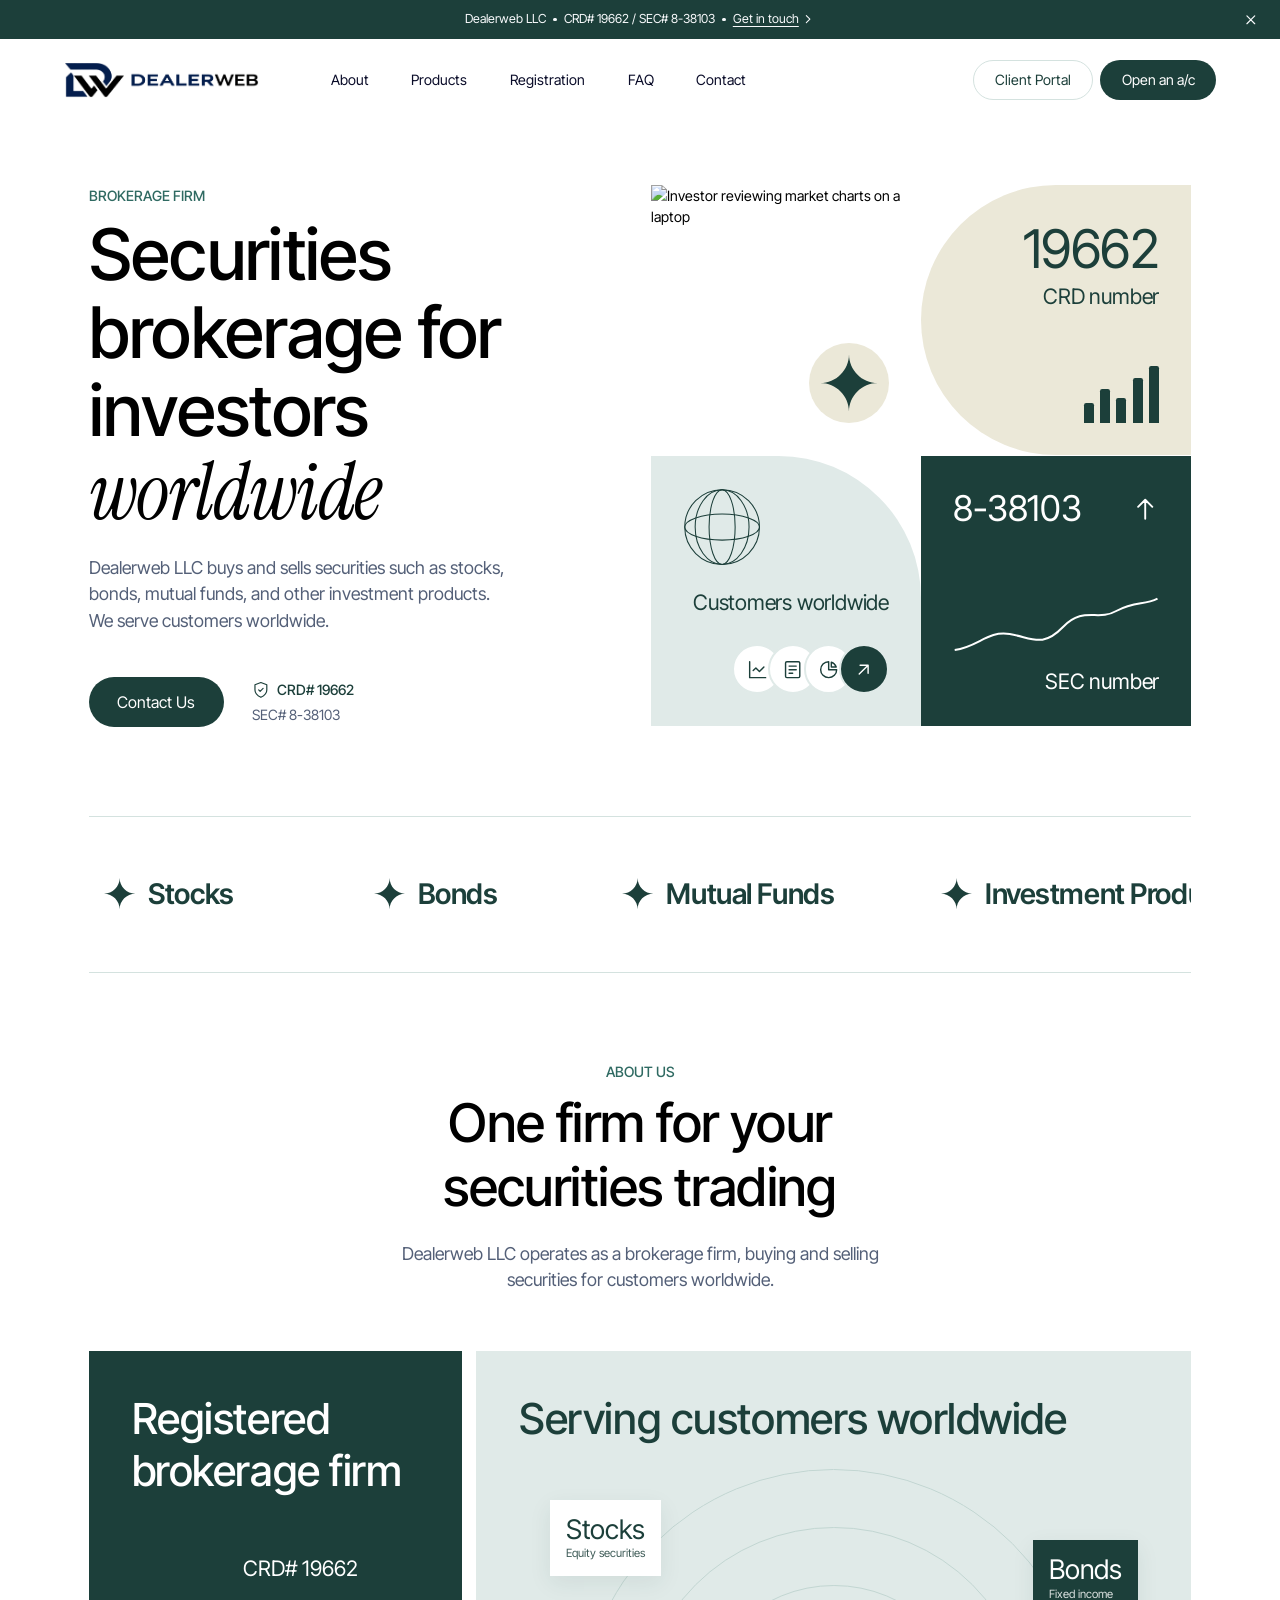
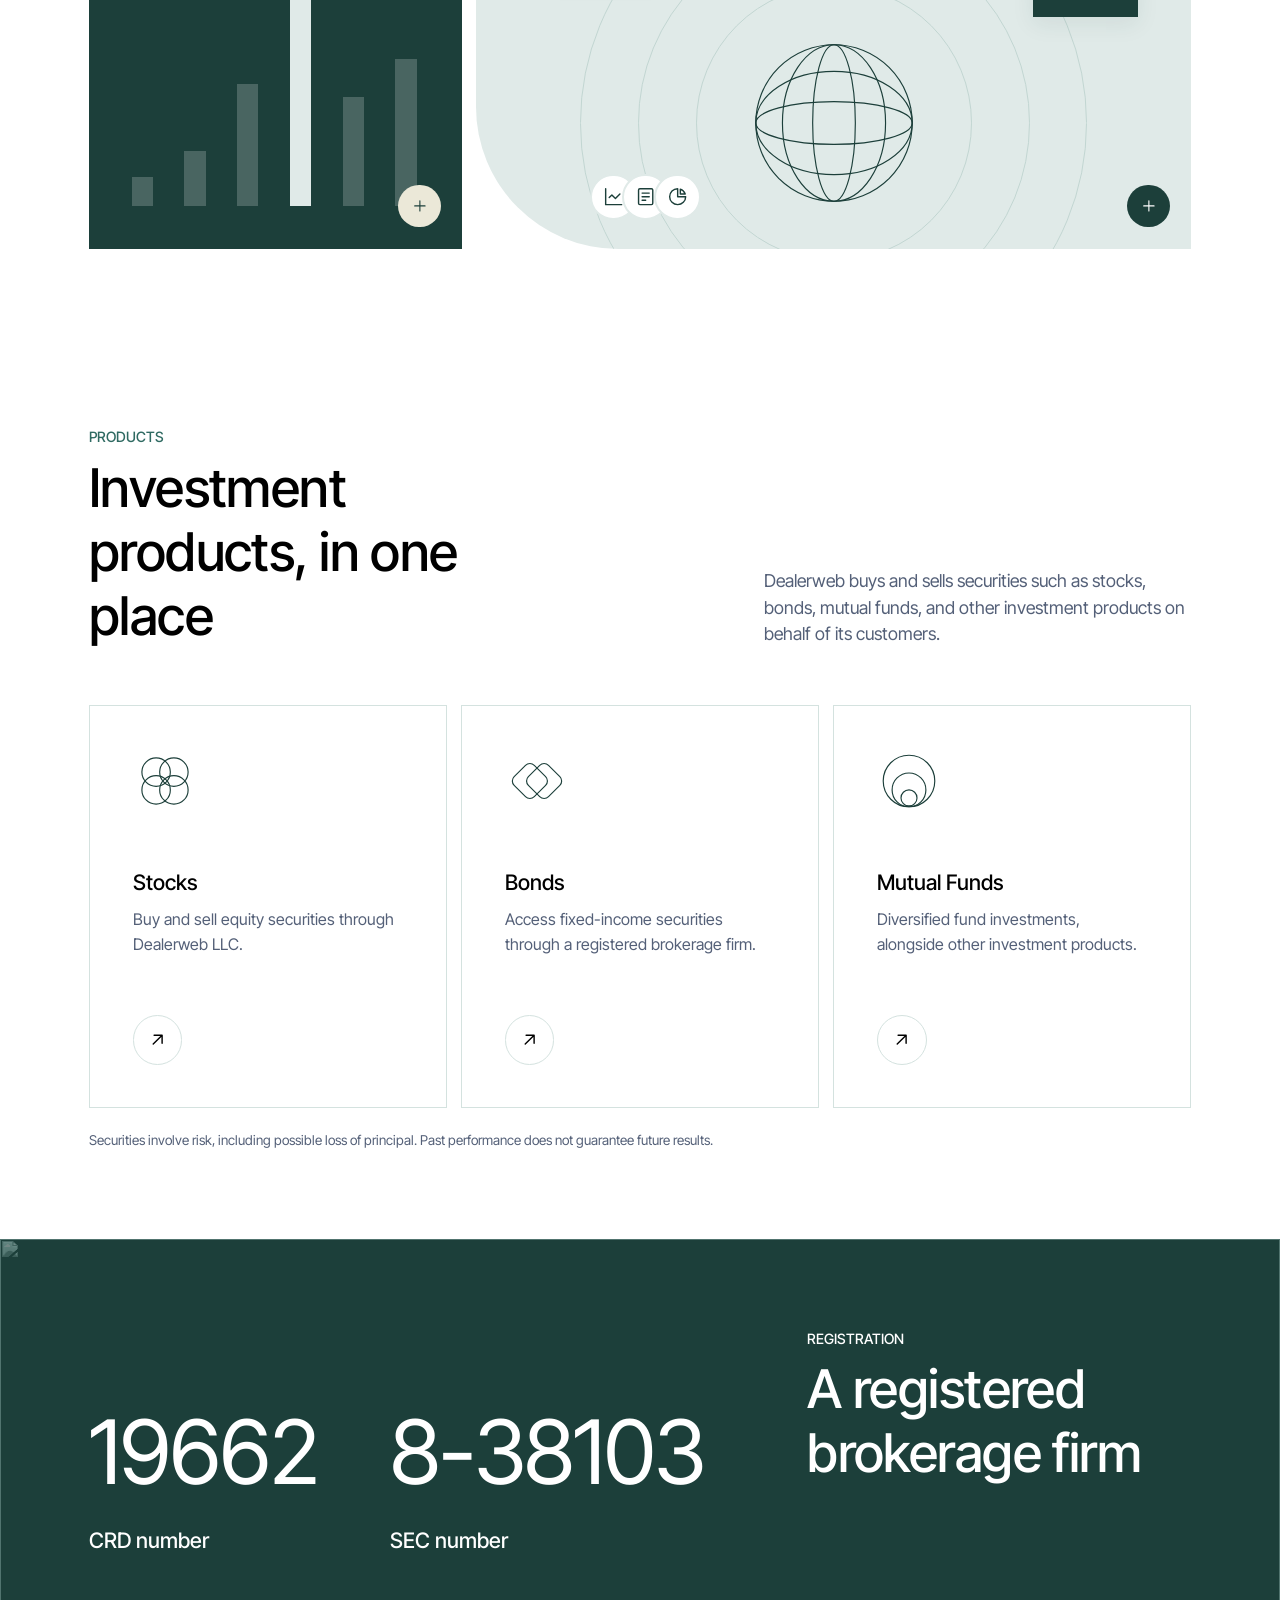
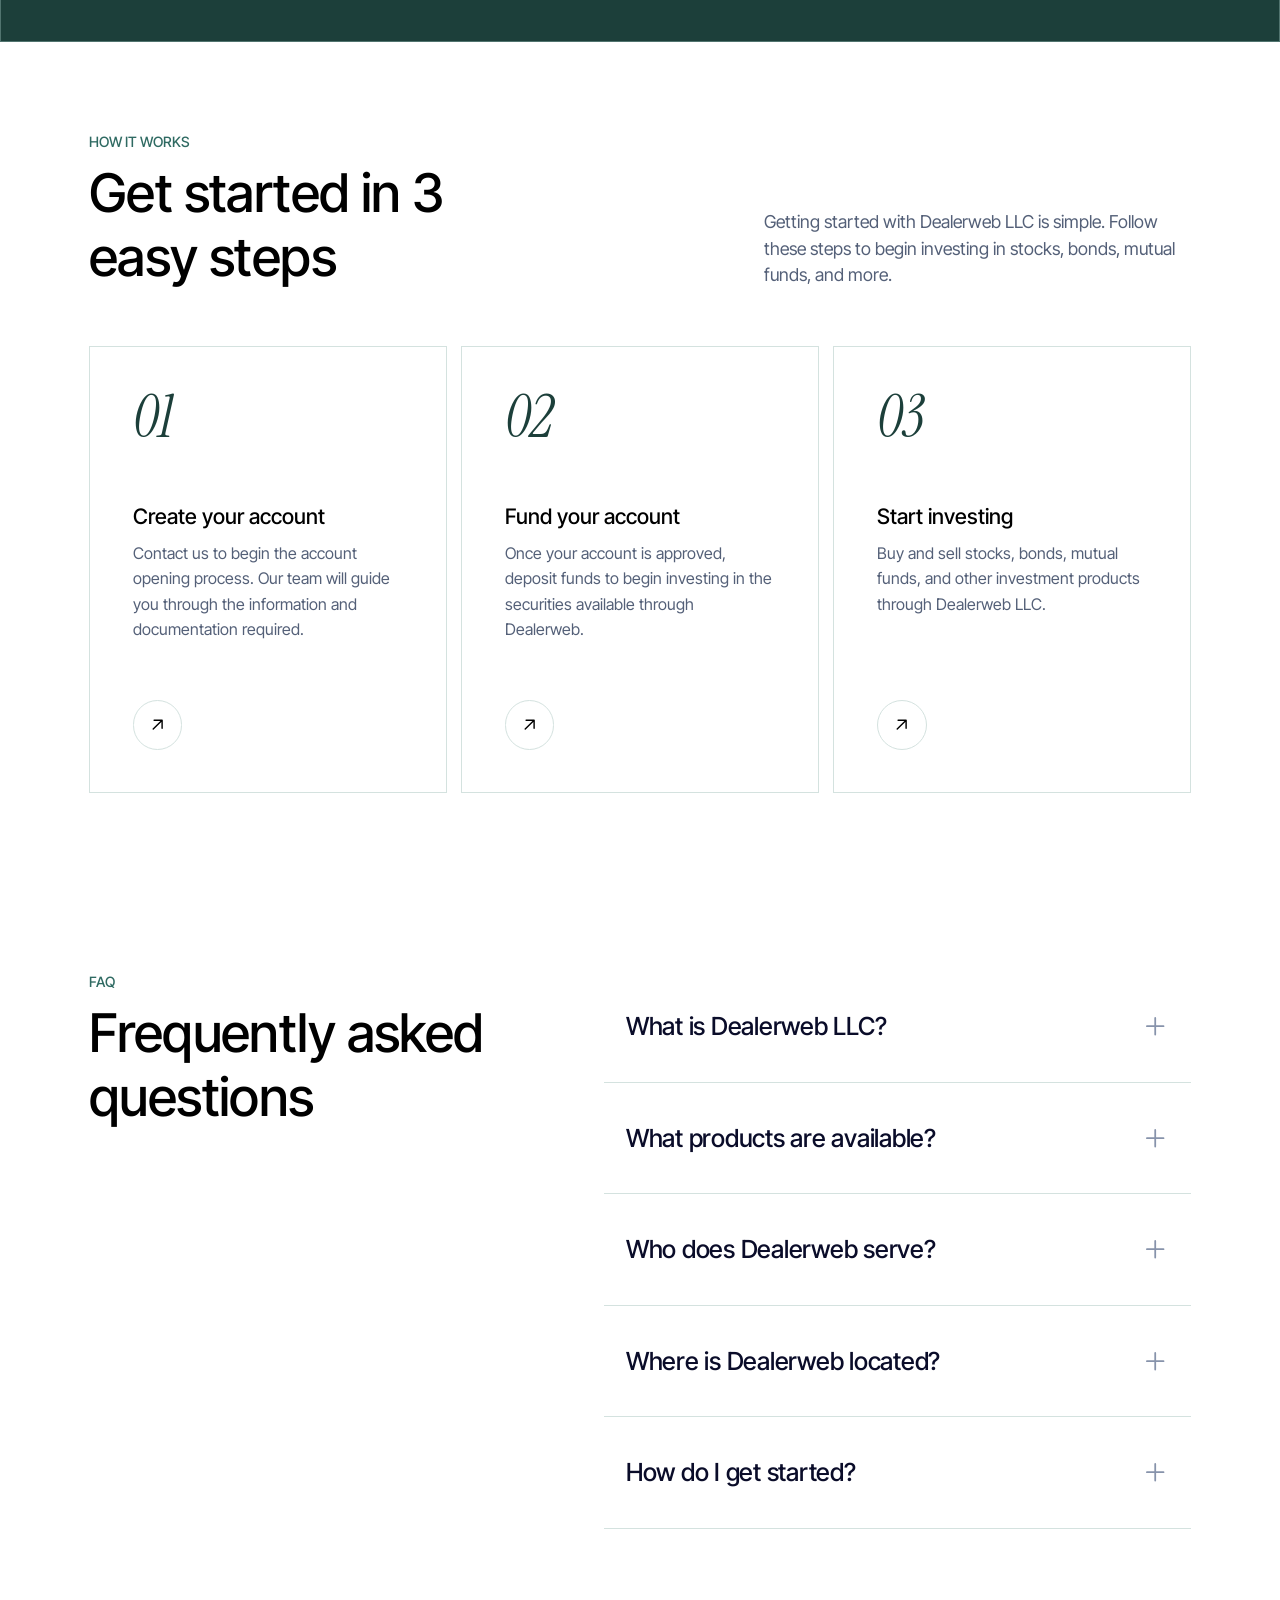
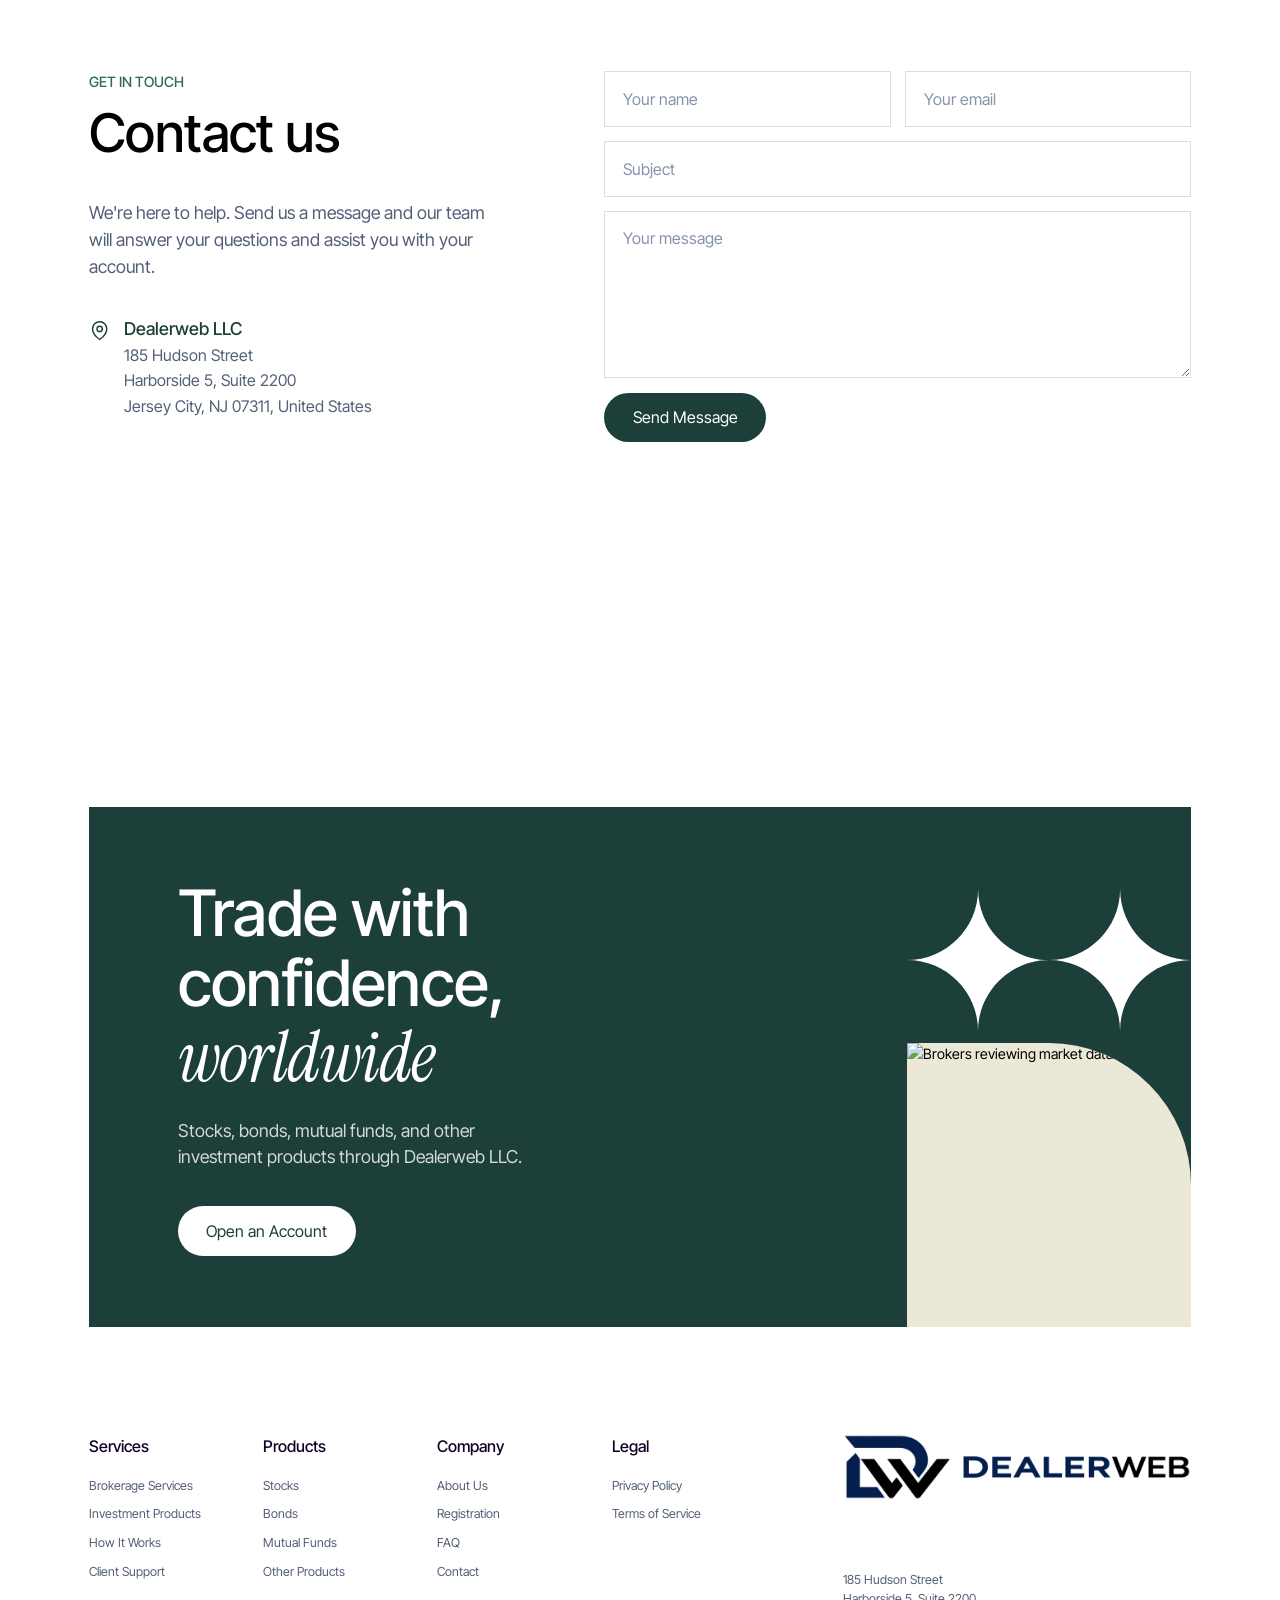
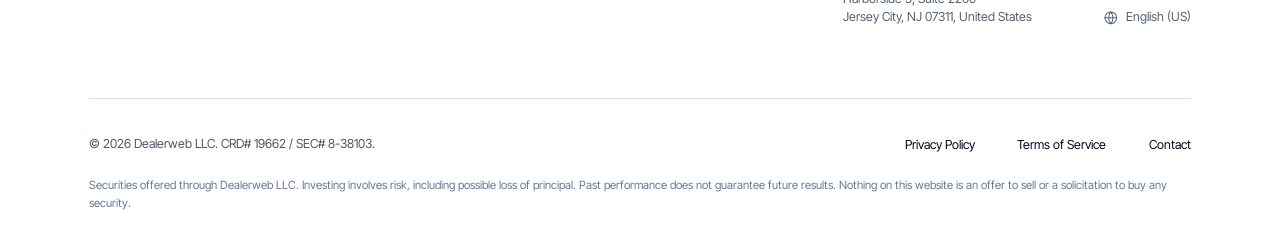
==== index.html @ 9abd21df "Rebrand site to Dealerweb LLC with new design Replace Altoros Trust content with Dealerweb LLC (CRD#" ====
<!DOCTYPE html>
<html lang="en">
<head>
<meta charset="UTF-8">
<title>Dealerweb LLC</title>
<meta name="description" content="Dealerweb LLC is a brokerage firm that buys and sells securities such as stocks, bonds, mutual funds, and other investment products for customers worldwide.">
<meta name="viewport" content="width=device-width, initial-scale=1.0">
<meta name="keywords" content="dealerweb, brokerage firm, broker-dealer, stocks, bonds, mutual funds, securities, investment products">
<meta property="og:title" content="Dealerweb LLC: Brokerage Firm for Securities Trading">
<meta property="og:description" content="Dealerweb LLC is a brokerage firm that buys and sells securities such as stocks, bonds, mutual funds, and other investment products for customers worldwide.">
<link rel="shortcut icon" href="assets/images/logo/logoDWW32.png" type="image/png">
<link rel="icon" href="assets/images/logo/favicon-192.png" type="image/png" sizes="192x192">
<link rel="apple-touch-icon" href="assets/images/logo/logoDWW60.png">
<link rel="apple-touch-icon" sizes="76x76" href="assets/images/logo/logoDWW76.png">
<link rel="apple-touch-icon" sizes="120x120" href="assets/images/logo/logoDWW120.png">
<link rel="apple-touch-icon" sizes="152x152" href="assets/images/logo/logoDWW150.png">
<link rel="preconnect" href="https://fonts.googleapis.com">
<link rel="preconnect" href="https://fonts.gstatic.com" crossorigin>
<link href="https://fonts.googleapis.com/css2?family=Instrument+Serif:ital@0;1&family=Inter+Tight:wght@300;400;500;600;700&display=swap" rel="stylesheet">
<link href="assets/css/dealerweb.css" rel="stylesheet">
<script>document.documentElement.classList.add('js');</script>
</head>
<body>
<div class="page-wrapper">

  <div class="banner-wrapper" id="top-banner">
    <div class="banner-content">
      <div class="text-size-small">Dealerweb LLC</div>
      <div class="dot"></div>
      <div class="text-size-small">CRD# 19662 / SEC# 8-38103</div>
      <div class="dot"></div>
      <a href="#contact" class="banner-cta"><span class="text-size-small">Get in touch</span><svg viewBox="0 0 24 24" fill="none" stroke="currentColor" stroke-width="1.8" stroke-linecap="round" stroke-linejoin="round" aria-hidden="true"><path d="m9 6 6 6-6 6"/></svg></a>
    </div>
    <button class="close-banner" type="button" aria-label="Close banner"><svg viewBox="0 0 24 24" fill="none" stroke="currentColor" stroke-width="1.8" stroke-linecap="round" aria-hidden="true"><path d="M6 6l12 12M18 6 6 18"/></svg></button>
  </div>

  <header class="navbar" id="navbar">
    <div class="navbar-container">
      <a href="#hero" class="navbar-logo" aria-label="Dealerweb LLC"><img src="assets/images/logo/logoDWHorizontal.png" alt="Dealerweb LLC" width="846" height="160"></a>
      <nav class="navbar-menu" id="navbar-menu">
        <div class="navbar-menu-left">
          <a href="#about" class="navbar-link">About</a>
          <a href="#products" class="navbar-link">Products</a>
          <a href="#registration" class="navbar-link">Registration</a>
          <a href="#faq" class="navbar-link">FAQ</a>
          <a href="#contact" class="navbar-link">Contact</a>
        </div>
        <div class="navbar-menu-right">
          <a href="#contact" class="button is-secondary is-border is-small"><span class="btn-arrow is-secondary is-small"><svg viewBox="0 0 24 24" fill="none" stroke="currentColor" stroke-width="1.6" stroke-linecap="round" stroke-linejoin="round" aria-hidden="true"><path d="M4 12h16M14 6l6 6-6 6"/></svg></span><span>Client Portal</span></a>
          <a href="#contact" class="button is-small"><span class="btn-arrow is-small"><svg viewBox="0 0 24 24" fill="none" stroke="currentColor" stroke-width="1.6" stroke-linecap="round" stroke-linejoin="round" aria-hidden="true"><path d="M4 12h16M14 6l6 6-6 6"/></svg></span><span>Open an a/c</span></a>
        </div>
      </nav>
      <button class="navbar-menu-button" type="button" aria-label="Menu" aria-expanded="false" aria-controls="navbar-menu"><span class="menu-icon"><span></span><span></span><span></span></span></button>
    </div>
  </header>

<main class="main-wrapper">

  <!-- Hero -->
  <section id="hero" class="hero-section">
    <div class="padding-global">
      <div class="container-large">
        <div class="hero-wrapper">
          <div class="hero-content">
            <div class="hero-heading" data-reveal>
              <div class="text-badge">Brokerage firm</div>
              <h1 class="hero-title">Securities brokerage for investors <span class="text-highlight">worldwide</span></h1>
            </div>
            <div class="hero-content-footer" data-reveal style="--d:.15s">
              <p class="text-size-large text-color-paragraph">Dealerweb LLC buys and sells securities such as stocks, bonds, mutual funds, and other investment products. We serve customers worldwide.</p>
              <div class="hero-footer-cta">
                <a href="#contact" class="button "><span class="btn-arrow "><svg viewBox="0 0 24 24" fill="none" stroke="currentColor" stroke-width="1.6" stroke-linecap="round" stroke-linejoin="round" aria-hidden="true"><path d="M4 12h16M14 6l6 6-6 6"/></svg></span><span>Contact Us</span></a>
                <div class="rating-wrapper">
                  <div class="rating-icon"><svg viewBox="0 0 24 24" fill="none" stroke="currentColor" stroke-width="1.6" stroke-linecap="round" stroke-linejoin="round" aria-hidden="true"><path d="M12 22s8-4 8-10V5l-8-3-8 3v7c0 6 8 10 8 10z"/><path d="m9 12 2 2 4-4"/></svg><div class="text-size-regular text-weight-medium">CRD# 19662</div></div>
                  <div class="text-size-regular text-color-paragraph">SEC# 8-38103</div>
                </div>
              </div>
            </div>
          </div>
          <div class="hero-ornaments" data-reveal style="--d:.25s">
            <div class="ornament-wrapper ornament-1">
              <img src="assets/images/about-1.jpg" alt="Investor reviewing market charts on a laptop" class="image-cover absolute">
              <svg class="ornament-spin" viewBox="0 0 100 100" aria-hidden="true"><circle cx="50" cy="50" r="50" fill="#ebe8d8"/><path fill="#1c3f3a" d="M50 14C50 33.9 66.1 50 86 50 66.1 50 50 66.1 50 86 50 66.1 33.9 50 14 50 33.9 50 50 33.9 50 14Z"/></svg>
            </div>
            <div class="ornament-wrapper ornament-2">
              <div class="ornament-card-heading tight">
                <div class="text-size-xxxlarge text-color-main align-self-right">19662</div>
                <div class="text-size-xlarge text-color-main align-self-right">CRD number</div>
              </div>
              <div class="ornament-bars align-self-right" aria-hidden="true"><i></i><i></i><i></i><i></i><i></i></div>
            </div>
            <div class="ornament-wrapper ornament-3">
              <div class="ornament-globe"><svg viewBox="0 0 180 180" fill="none" stroke="currentColor" stroke-width="2.4" aria-hidden="true"><circle cx="90" cy="90" r="86"/><ellipse cx="90" cy="90" rx="86" ry="30"/><g class="spin-slow"><ellipse cx="90" cy="90" rx="30" ry="86"/><ellipse cx="90" cy="90" rx="62" ry="86"/></g></svg></div>
              <div class="ornament-card-heading">
                <div class="text-size-xlarge text-color-main align-self-right">Customers worldwide</div>
                <div class="users-active">
                  <div class="chip" title="Stocks"><svg viewBox="0 0 24 24" fill="none" stroke="currentColor" stroke-width="1.6" stroke-linecap="round" stroke-linejoin="round" aria-hidden="true"><path d="M3 3v18h18"/><path d="m19 9-5 5-4-4-3 3"/></svg></div>
                  <div class="chip" title="Bonds"><svg viewBox="0 0 24 24" fill="none" stroke="currentColor" stroke-width="1.6" stroke-linecap="round" stroke-linejoin="round" aria-hidden="true"><rect x="4" y="3" width="16" height="18" rx="1.5"/><path d="M8 8h8M8 12h8M8 16h4"/></svg></div>
                  <div class="chip" title="Mutual funds"><svg viewBox="0 0 24 24" fill="none" stroke="currentColor" stroke-width="1.6" stroke-linecap="round" stroke-linejoin="round" aria-hidden="true"><path d="M12 3a9 9 0 1 0 9 9h-9z"/><path d="M15 3.5A9 9 0 0 1 20.5 9H15z"/></svg></div>
                  <a href="#products" class="chip dark" aria-label="See products"><svg viewBox="0 0 24 24" fill="none" stroke="currentColor" stroke-width="1.6" stroke-linecap="round" stroke-linejoin="round" aria-hidden="true"><path d="M7 17 17 7M8 7h9v9"/></svg></a>
                </div>
              </div>
            </div>
            <div class="ornament-wrapper ornament-4">
              <div class="ornament-number-wrapper">
                <div class="text-size-xxlarge text-color-white">8-38103</div>
                <svg viewBox="0 0 24 24" fill="none" stroke="currentColor" stroke-width="1.6" stroke-linecap="round" stroke-linejoin="round" aria-hidden="true"><path d="M12 20V4M6 10l6-6 6 6"/></svg>
              </div>
              <div class="ornament-graph">
                <svg viewBox="0 0 240 72" fill="none" preserveAspectRatio="none" aria-hidden="true"><path class="line" d="M2 62 C30 58 40 40 66 44 S104 60 128 36 168 30 190 18 222 12 238 4" stroke="#fff" stroke-width="2" vector-effect="non-scaling-stroke"/></svg>
                <div class="text-size-xlarge text-color-white align-self-right">SEC number</div>
              </div>
            </div>
          </div>
        </div>
      </div>
    </div>
  </section>

  <!-- Marquee -->
  <div class="brand-section">
    <div class="padding-global">
      <div class="container-large">
        <div class="marquee-horizontal" aria-hidden="true"><div class="track-horizontal"><div class="brand-card"><svg viewBox="0 0 100 100" fill="currentColor" aria-hidden="true"><path d="M50 0C50 27.6 72.4 50 100 50 72.4 50 50 72.4 50 100 50 72.4 27.6 50 0 50 27.6 50 50 27.6 50 0Z"/></svg><span>Stocks</span></div><div class="brand-card"><svg viewBox="0 0 100 100" fill="currentColor" aria-hidden="true"><path d="M50 0C50 27.6 72.4 50 100 50 72.4 50 50 72.4 50 100 50 72.4 27.6 50 0 50 27.6 50 50 27.6 50 0Z"/></svg><span>Bonds</span></div><div class="brand-card"><svg viewBox="0 0 100 100" fill="currentColor" aria-hidden="true"><path d="M50 0C50 27.6 72.4 50 100 50 72.4 50 50 72.4 50 100 50 72.4 27.6 50 0 50 27.6 50 50 27.6 50 0Z"/></svg><span>Mutual Funds</span></div><div class="brand-card"><svg viewBox="0 0 100 100" fill="currentColor" aria-hidden="true"><path d="M50 0C50 27.6 72.4 50 100 50 72.4 50 50 72.4 50 100 50 72.4 27.6 50 0 50 27.6 50 50 27.6 50 0Z"/></svg><span>Investment Products</span></div><div class="brand-card"><svg viewBox="0 0 100 100" fill="currentColor" aria-hidden="true"><path d="M50 0C50 27.6 72.4 50 100 50 72.4 50 50 72.4 50 100 50 72.4 27.6 50 0 50 27.6 50 50 27.6 50 0Z"/></svg><span>Worldwide</span></div><div class="brand-card"><svg viewBox="0 0 100 100" fill="currentColor" aria-hidden="true"><path d="M50 0C50 27.6 72.4 50 100 50 72.4 50 50 72.4 50 100 50 72.4 27.6 50 0 50 27.6 50 50 27.6 50 0Z"/></svg><span>Stocks</span></div><div class="brand-card"><svg viewBox="0 0 100 100" fill="currentColor" aria-hidden="true"><path d="M50 0C50 27.6 72.4 50 100 50 72.4 50 50 72.4 50 100 50 72.4 27.6 50 0 50 27.6 50 50 27.6 50 0Z"/></svg><span>Bonds</span></div><div class="brand-card"><svg viewBox="0 0 100 100" fill="currentColor" aria-hidden="true"><path d="M50 0C50 27.6 72.4 50 100 50 72.4 50 50 72.4 50 100 50 72.4 27.6 50 0 50 27.6 50 50 27.6 50 0Z"/></svg><span>Mutual Funds</span></div><div class="brand-card"><svg viewBox="0 0 100 100" fill="currentColor" aria-hidden="true"><path d="M50 0C50 27.6 72.4 50 100 50 72.4 50 50 72.4 50 100 50 72.4 27.6 50 0 50 27.6 50 50 27.6 50 0Z"/></svg><span>Investment Products</span></div><div class="brand-card"><svg viewBox="0 0 100 100" fill="currentColor" aria-hidden="true"><path d="M50 0C50 27.6 72.4 50 100 50 72.4 50 50 72.4 50 100 50 72.4 27.6 50 0 50 27.6 50 50 27.6 50 0Z"/></svg><span>Worldwide</span></div><div class="brand-card"><svg viewBox="0 0 100 100" fill="currentColor" aria-hidden="true"><path d="M50 0C50 27.6 72.4 50 100 50 72.4 50 50 72.4 50 100 50 72.4 27.6 50 0 50 27.6 50 50 27.6 50 0Z"/></svg><span>Stocks</span></div><div class="brand-card"><svg viewBox="0 0 100 100" fill="currentColor" aria-hidden="true"><path d="M50 0C50 27.6 72.4 50 100 50 72.4 50 50 72.4 50 100 50 72.4 27.6 50 0 50 27.6 50 50 27.6 50 0Z"/></svg><span>Bonds</span></div><div class="brand-card"><svg viewBox="0 0 100 100" fill="currentColor" aria-hidden="true"><path d="M50 0C50 27.6 72.4 50 100 50 72.4 50 50 72.4 50 100 50 72.4 27.6 50 0 50 27.6 50 50 27.6 50 0Z"/></svg><span>Mutual Funds</span></div><div class="brand-card"><svg viewBox="0 0 100 100" fill="currentColor" aria-hidden="true"><path d="M50 0C50 27.6 72.4 50 100 50 72.4 50 50 72.4 50 100 50 72.4 27.6 50 0 50 27.6 50 50 27.6 50 0Z"/></svg><span>Investment Products</span></div><div class="brand-card"><svg viewBox="0 0 100 100" fill="currentColor" aria-hidden="true"><path d="M50 0C50 27.6 72.4 50 100 50 72.4 50 50 72.4 50 100 50 72.4 27.6 50 0 50 27.6 50 50 27.6 50 0Z"/></svg><span>Worldwide</span></div><div class="brand-card"><svg viewBox="0 0 100 100" fill="currentColor" aria-hidden="true"><path d="M50 0C50 27.6 72.4 50 100 50 72.4 50 50 72.4 50 100 50 72.4 27.6 50 0 50 27.6 50 50 27.6 50 0Z"/></svg><span>Stocks</span></div><div class="brand-card"><svg viewBox="0 0 100 100" fill="currentColor" aria-hidden="true"><path d="M50 0C50 27.6 72.4 50 100 50 72.4 50 50 72.4 50 100 50 72.4 27.6 50 0 50 27.6 50 50 27.6 50 0Z"/></svg><span>Bonds</span></div><div class="brand-card"><svg viewBox="0 0 100 100" fill="currentColor" aria-hidden="true"><path d="M50 0C50 27.6 72.4 50 100 50 72.4 50 50 72.4 50 100 50 72.4 27.6 50 0 50 27.6 50 50 27.6 50 0Z"/></svg><span>Mutual Funds</span></div><div class="brand-card"><svg viewBox="0 0 100 100" fill="currentColor" aria-hidden="true"><path d="M50 0C50 27.6 72.4 50 100 50 72.4 50 50 72.4 50 100 50 72.4 27.6 50 0 50 27.6 50 50 27.6 50 0Z"/></svg><span>Investment Products</span></div><div class="brand-card"><svg viewBox="0 0 100 100" fill="currentColor" aria-hidden="true"><path d="M50 0C50 27.6 72.4 50 100 50 72.4 50 50 72.4 50 100 50 72.4 27.6 50 0 50 27.6 50 50 27.6 50 0Z"/></svg><span>Worldwide</span></div></div></div>
      </div>
    </div>
  </div>

  <!-- About (features) -->
  <section id="about" class="features-section">
    <div class="padding-global">
      <div class="container-large center">
        <div class="heading-wrapper text-align-center-desktop" data-reveal>
          <div class="hero-heading">
            <div class="text-badge">About us</div>
            <h2>One firm for your securities trading</h2>
          </div>
          <p class="text-size-large text-color-paragraph">Dealerweb LLC operates as a brokerage firm, buying and selling securities for customers worldwide.</p>
        </div>
        <div class="features-grid">
          <div class="features-card features-1" data-reveal>
            <div class="features-content">
              <h3 class="text-color-white">Registered brokerage firm</h3>
              <div class="illustration" aria-hidden="true">
                <div class="diagram-cell _1"></div><div class="diagram-cell _2"></div><div class="diagram-cell _3"></div>
                <div class="diagram-cell main"><div class="diagram-label"><div class="text-diagram">CRD# 19662</div></div></div>
                <div class="diagram-cell _5"></div><div class="diagram-cell _6"></div>
              </div>
            </div>
            <div class="features-hover-content">
              <h3 class="text-color-white">Registered brokerage firm</h3>
              <p class="text-size-medium text-color-white-80">Dealerweb LLC operates as a brokerage firm. The company buys and sells securities such as stocks, bonds, mutual funds, and other investment products.<br><br>CRD# 19662<br>SEC# 8-38103</p>
            </div>
            <button class="features-expand-btn" type="button" aria-label="More about our registration"><svg viewBox="0 0 24 24" fill="none" stroke="currentColor" stroke-width="1.5" stroke-linecap="round" aria-hidden="true"><path d="M12 5v14M5 12h14"/></svg></button>
          </div>
          <div class="features-card features-2" data-reveal style="--d:.12s">
            <div class="features-content"><h3 class="text-color-main">Serving customers worldwide</h3></div>
            <div class="features-hover-content _2">
              <h3 class="text-color-main">Serving customers worldwide</h3>
              <p class="text-size-medium text-color-main">From our main office in Jersey City, New Jersey, Dealerweb serves customers around the globe.</p>
              <div class="features-hover-lists">
                <div class="features-hover-list"><svg viewBox="0 0 24 24" fill="none" stroke="currentColor" stroke-width="1.6" stroke-linecap="round" stroke-linejoin="round" aria-hidden="true"><path d="M3 3v18h18"/><path d="m19 9-5 5-4-4-3 3"/></svg><div class="features-hover-subtitle"><div class="text-size-large text-weight-medium text-color-main">Stocks</div><p class="text-size-medium">Buy and sell equity securities.</p></div></div>
                <div class="features-hover-list"><svg viewBox="0 0 24 24" fill="none" stroke="currentColor" stroke-width="1.6" stroke-linecap="round" stroke-linejoin="round" aria-hidden="true"><rect x="4" y="3" width="16" height="18" rx="1.5"/><path d="M8 8h8M8 12h8M8 16h4"/></svg><div class="features-hover-subtitle"><div class="text-size-large text-weight-medium text-color-main">Bonds</div><p class="text-size-medium">Fixed-income securities.</p></div></div>
                <div class="features-hover-list"><svg viewBox="0 0 24 24" fill="none" stroke="currentColor" stroke-width="1.6" stroke-linecap="round" stroke-linejoin="round" aria-hidden="true"><path d="M12 3a9 9 0 1 0 9 9h-9z"/><path d="M15 3.5A9 9 0 0 1 20.5 9H15z"/></svg><div class="features-hover-subtitle"><div class="text-size-large text-weight-medium text-color-main">Mutual funds &amp; more</div><p class="text-size-medium">Mutual funds and other investment products.</p></div></div>
              </div>
            </div>
            <button class="features-expand-btn secondary" type="button" aria-label="More about who we serve"><svg viewBox="0 0 24 24" fill="none" stroke="currentColor" stroke-width="1.5" stroke-linecap="round" aria-hidden="true"><path d="M12 5v14M5 12h14"/></svg></button>
            <div class="globe-container" aria-hidden="true">
              <div class="globe-stage">
                <div class="float-card _1"><div class="big">Stocks</div><div class="small">Equity securities</div></div>
                <div class="float-card dark _2"><div class="big">Bonds</div><div class="small">Fixed income</div></div>
                <div class="float-chips"><div class="chip"><svg viewBox="0 0 24 24" fill="none" stroke="currentColor" stroke-width="1.6" stroke-linecap="round" stroke-linejoin="round" aria-hidden="true"><path d="M3 3v18h18"/><path d="m19 9-5 5-4-4-3 3"/></svg></div><div class="chip"><svg viewBox="0 0 24 24" fill="none" stroke="currentColor" stroke-width="1.6" stroke-linecap="round" stroke-linejoin="round" aria-hidden="true"><rect x="4" y="3" width="16" height="18" rx="1.5"/><path d="M8 8h8M8 12h8M8 16h4"/></svg></div><div class="chip"><svg viewBox="0 0 24 24" fill="none" stroke="currentColor" stroke-width="1.6" stroke-linecap="round" stroke-linejoin="round" aria-hidden="true"><path d="M12 3a9 9 0 1 0 9 9h-9z"/><path d="M15 3.5A9 9 0 0 1 20.5 9H15z"/></svg></div></div>
                <div class="globe-line"><div class="globe-line"><div class="globe-line"><svg class="globe-img" viewBox="0 0 180 180" fill="none" stroke="currentColor" stroke-width="1.3" aria-hidden="true"><circle cx="90" cy="90" r="88"/><ellipse cx="90" cy="90" rx="58" ry="88"/><ellipse cx="90" cy="90" rx="24" ry="88"/><ellipse cx="90" cy="90" rx="88" ry="58"/><ellipse cx="90" cy="90" rx="88" ry="24"/></svg></div></div></div>
              </div>
            </div>
          </div>
        </div>
      </div>
    </div>
  </section>

  <!-- Products (values) -->
  <section id="products" class="values-section">
    <div class="padding-global">
      <div class="container-large center">
        <div class="heading-wrapper row-between" data-reveal>
          <div class="hero-heading max-width-31rem">
            <div class="text-badge">Products</div>
            <h2>Investment products, in one place</h2>
          </div>
          <p class="text-size-large max-width-30rem text-color-paragraph">Dealerweb buys and sells securities such as stocks, bonds, mutual funds, and other investment products on behalf of its customers.</p>
        </div>
        <div class="value-grid">
          <a href="#contact" class="value-card" data-reveal style="--d:0s">
            <div class="value-card-content">
              <svg class="value-icon" viewBox="0 0 72 72" fill="none" stroke="currentColor" stroke-width="1.3" aria-hidden="true"><circle cx="26" cy="26" r="16"/><circle cx="46" cy="26" r="16"/><circle cx="26" cy="46" r="16"/><circle cx="46" cy="46" r="16"/></svg>
              <div class="value-card-texts"><h5 class="text-color-black">Stocks</h5><p class="text-size-medium text-color-paragraph">Buy and sell equity securities through Dealerweb LLC.</p></div>
              <div class="value-button"><svg viewBox="0 0 24 24" fill="none" stroke="currentColor" stroke-width="1.6" stroke-linecap="round" stroke-linejoin="round" aria-hidden="true"><path d="M7 17 17 7M8 7h9v9"/></svg></div>
            </div>
            <div class="value-background "></div>
          </a>
          <a href="#contact" class="value-card" data-reveal style="--d:0.1s">
            <div class="value-card-content">
              <svg class="value-icon" viewBox="0 0 72 72" fill="none" stroke="currentColor" stroke-width="1.3" aria-hidden="true"><rect x="12" y="20" width="32" height="32" rx="7" transform="rotate(-45 28 36)"/><rect x="28" y="20" width="32" height="32" rx="7" transform="rotate(-45 44 36)"/></svg>
              <div class="value-card-texts"><h5 class="text-color-black">Bonds</h5><p class="text-size-medium text-color-paragraph">Access fixed-income securities through a registered brokerage firm.</p></div>
              <div class="value-button"><svg viewBox="0 0 24 24" fill="none" stroke="currentColor" stroke-width="1.6" stroke-linecap="round" stroke-linejoin="round" aria-hidden="true"><path d="M7 17 17 7M8 7h9v9"/></svg></div>
            </div>
            <div class="value-background is-right-bottom"></div>
          </a>
          <a href="#contact" class="value-card" data-reveal style="--d:0.2s">
            <div class="value-card-content">
              <svg class="value-icon" viewBox="0 0 72 72" fill="none" stroke="currentColor" stroke-width="1.3" aria-hidden="true"><circle cx="36" cy="36" r="29"/><circle cx="36" cy="46" r="19"/><circle cx="36" cy="55" r="9"/></svg>
              <div class="value-card-texts"><h5 class="text-color-black">Mutual Funds</h5><p class="text-size-medium text-color-paragraph">Diversified fund investments, alongside other investment products.</p></div>
              <div class="value-button"><svg viewBox="0 0 24 24" fill="none" stroke="currentColor" stroke-width="1.6" stroke-linecap="round" stroke-linejoin="round" aria-hidden="true"><path d="M7 17 17 7M8 7h9v9"/></svg></div>
            </div>
            <div class="value-background "></div>
          </a>
        </div>
        <p class="values-note">Securities involve risk, including possible loss of principal. Past performance does not guarantee future results.</p>
      </div>
    </div>
  </section>

  <!-- Registration (numbers) -->
  <section id="registration" class="number-section">
    <img src="assets/images/banner/slide-1.jpg" alt="" aria-hidden="true" class="numbers-background" loading="lazy">
    <div class="padding-global">
      <div class="container-large center">
        <div class="number-wrapper">
          <div class="number-heading-wrapper" data-reveal>
            <div class="number-row"><div class="text-number">19662</div><div class="text-number-desc">CRD number</div></div>
            <div class="number-row"><div class="text-number">8-38103</div><div class="text-number-desc">SEC number</div></div>
          </div>
          <div class="hero-heading max-width-26rem" data-reveal style="--d:.12s">
            <div class="text-badge text-color-white">Registration</div>
            <h2 class="text-color-white">A registered brokerage firm</h2>
          </div>
        </div>
      </div>
    </div>
  </section>

  <!-- How it works -->
  <section id="how-it-works" class="values-section">
    <div class="padding-global">
      <div class="container-large center">
        <div class="heading-wrapper row-between" data-reveal>
          <div class="hero-heading max-width-31rem">
            <div class="text-badge">How it works</div>
            <h2>Get started in 3 easy steps</h2>
          </div>
          <p class="text-size-large max-width-30rem text-color-paragraph">Getting started with Dealerweb LLC is simple. Follow these steps to begin investing in stocks, bonds, mutual funds, and more.</p>
        </div>
        <div class="value-grid">
          <a href="#contact" class="value-card" data-reveal style="--d:0s">
            <div class="value-card-content">
              <div class="value-step">01</div>
              <div class="value-card-texts"><h5 class="text-color-black">Create your account</h5><p class="text-size-medium text-color-paragraph">Contact us to begin the account opening process. Our team will guide you through the information and documentation required.</p></div>
              <div class="value-button"><svg viewBox="0 0 24 24" fill="none" stroke="currentColor" stroke-width="1.6" stroke-linecap="round" stroke-linejoin="round" aria-hidden="true"><path d="M7 17 17 7M8 7h9v9"/></svg></div>
            </div>
            <div class="value-background "></div>
          </a>
          <a href="#contact" class="value-card" data-reveal style="--d:0.1s">
            <div class="value-card-content">
              <div class="value-step">02</div>
              <div class="value-card-texts"><h5 class="text-color-black">Fund your account</h5><p class="text-size-medium text-color-paragraph">Once your account is approved, deposit funds to begin investing in the securities available through Dealerweb.</p></div>
              <div class="value-button"><svg viewBox="0 0 24 24" fill="none" stroke="currentColor" stroke-width="1.6" stroke-linecap="round" stroke-linejoin="round" aria-hidden="true"><path d="M7 17 17 7M8 7h9v9"/></svg></div>
            </div>
            <div class="value-background is-right-bottom"></div>
          </a>
          <a href="#contact" class="value-card" data-reveal style="--d:0.2s">
            <div class="value-card-content">
              <div class="value-step">03</div>
              <div class="value-card-texts"><h5 class="text-color-black">Start investing</h5><p class="text-size-medium text-color-paragraph">Buy and sell stocks, bonds, mutual funds, and other investment products through Dealerweb LLC.</p></div>
              <div class="value-button"><svg viewBox="0 0 24 24" fill="none" stroke="currentColor" stroke-width="1.6" stroke-linecap="round" stroke-linejoin="round" aria-hidden="true"><path d="M7 17 17 7M8 7h9v9"/></svg></div>
            </div>
            <div class="value-background "></div>
          </a>
        </div>
      </div>
    </div>
  </section>

  <!-- FAQ -->
  <section id="faq" class="faq-section">
    <div class="padding-global">
      <div class="container-large center">
        <div class="faq-wrapper">
          <div class="hero-heading" data-reveal>
            <div class="text-badge">FAQ</div>
            <h2>Frequently asked questions</h2>
          </div>
          <div class="faq-list" data-reveal style="--d:.1s">
              <details class="faq-accordion">
                <summary class="faq-question"><span class="faq-question-text">What is Dealerweb LLC?</span><span class="faq-icon"><svg viewBox="0 0 24 24" fill="none" stroke="currentColor" stroke-width="1.5" stroke-linecap="round" aria-hidden="true"><path d="M12 5v14M5 12h14"/></svg></span></summary>
                <div class="faq-answer"><p>Dealerweb LLC operates as a brokerage firm. The company buys and sells securities such as stocks, bonds, mutual funds, and other investment products. CRD# 19662 / SEC# 8-38103.</p></div>
              </details>
              <details class="faq-accordion">
                <summary class="faq-question"><span class="faq-question-text">What products are available?</span><span class="faq-icon"><svg viewBox="0 0 24 24" fill="none" stroke="currentColor" stroke-width="1.5" stroke-linecap="round" aria-hidden="true"><path d="M12 5v14M5 12h14"/></svg></span></summary>
                <div class="faq-answer"><p>Dealerweb buys and sells securities including stocks, bonds, mutual funds, and other investment products. All investments involve risk, including possible loss of principal.</p></div>
              </details>
              <details class="faq-accordion">
                <summary class="faq-question"><span class="faq-question-text">Who does Dealerweb serve?</span><span class="faq-icon"><svg viewBox="0 0 24 24" fill="none" stroke="currentColor" stroke-width="1.5" stroke-linecap="round" aria-hidden="true"><path d="M12 5v14M5 12h14"/></svg></span></summary>
                <div class="faq-answer"><p>Dealerweb serves customers worldwide. Product availability and account requirements may vary by jurisdiction.</p></div>
              </details>
              <details class="faq-accordion">
                <summary class="faq-question"><span class="faq-question-text">Where is Dealerweb located?</span><span class="faq-icon"><svg viewBox="0 0 24 24" fill="none" stroke="currentColor" stroke-width="1.5" stroke-linecap="round" aria-hidden="true"><path d="M12 5v14M5 12h14"/></svg></span></summary>
                <div class="faq-answer"><p>Our main address is 185 Hudson Street, Harborside 5, Suite 2200, Jersey City, NJ 07311, United States.</p></div>
              </details>
              <details class="faq-accordion">
                <summary class="faq-question"><span class="faq-question-text">How do I get started?</span><span class="faq-icon"><svg viewBox="0 0 24 24" fill="none" stroke="currentColor" stroke-width="1.5" stroke-linecap="round" aria-hidden="true"><path d="M12 5v14M5 12h14"/></svg></span></summary>
                <div class="faq-answer"><p>Use the contact form on this page to reach our team. We will guide you through the account opening process.</p></div>
              </details>
          </div>
        </div>
      </div>
    </div>
  </section>

  <!-- Contact -->
  <section id="contact" class="contact-section">
    <div class="padding-global">
      <div class="container-large center">
        <div class="contact-wrapper">
          <div class="contact-info" data-reveal>
            <div class="hero-heading">
              <div class="text-badge">Get in touch</div>
              <h2>Contact us</h2>
            </div>
            <p class="text-size-large text-color-paragraph">We're here to help. Send us a message and our team will answer your questions and assist you with your account.</p>
            <div class="contact-address"><svg viewBox="0 0 24 24" fill="none" stroke="currentColor" stroke-width="1.6" stroke-linecap="round" stroke-linejoin="round" aria-hidden="true"><path d="M20 10c0 6-8 12-8 12S4 16 4 10a8 8 0 0 1 16 0Z"/><circle cx="12" cy="10" r="3"/></svg><div><div class="text-size-large text-weight-medium">Dealerweb LLC</div><p class="text-size-medium">185 Hudson Street<br>Harborside 5, Suite 2200<br>Jersey City, NJ 07311, United States</p></div></div>
            <iframe class="contact-map" title="Dealerweb LLC location" src="https://www.google.com/maps?q=185+Hudson+Street,+Jersey+City,+NJ+07311&output=embed" loading="lazy" referrerpolicy="no-referrer-when-downgrade"></iframe>
          </div>
          <form id="contact-form" class="contact-form" action="#" method="post" data-reveal style="--d:.1s">
            <input type="text" name="name" placeholder="Your name" aria-label="Your name" required>
            <input type="email" name="email" placeholder="Your email" aria-label="Your email" required>
            <input class="full" type="text" name="subject" placeholder="Subject" aria-label="Subject">
            <textarea class="full" name="message" placeholder="Your message" aria-label="Your message" rows="6" required></textarea>
            <div class="full"><button type="submit" class="button"><span class="btn-arrow"><svg viewBox="0 0 24 24" fill="none" stroke="currentColor" stroke-width="1.6" stroke-linecap="round" stroke-linejoin="round" aria-hidden="true"><path d="M4 12h16M14 6l6 6-6 6"/></svg></span><span>Send Message</span></button></div>
          </form>
        </div>
      </div>
    </div>
  </section>

  <!-- CTA -->
  <div class="cta-section">
    <div class="cta-wrapper" data-reveal>
      <div class="cta-content">
        <div class="cta-heading">
          <h2 class="hero-cta">Trade with confidence, <span class="text-highlight cta">worldwide</span></h2>
          <p class="text-size-large text-color-white-80 max-width-25rem">Stocks, bonds, mutual funds, and other investment products through Dealerweb LLC.</p>
        </div>
        <a href="#contact" class="button is-secondary"><span class="btn-arrow is-secondary"><svg viewBox="0 0 24 24" fill="none" stroke="currentColor" stroke-width="1.6" stroke-linecap="round" stroke-linejoin="round" aria-hidden="true"><path d="M4 12h16M14 6l6 6-6 6"/></svg></span><span>Open an Account</span></a>
      </div>
      <div class="cta-ornament">
        <div class="cta-stars"><span class="cta-star"><svg viewBox="0 0 100 100" fill="currentColor" aria-hidden="true"><path d="M50 0C50 27.6 72.4 50 100 50 72.4 50 50 72.4 50 100 50 72.4 27.6 50 0 50 27.6 50 50 27.6 50 0Z"/></svg></span><span class="cta-star"><svg viewBox="0 0 100 100" fill="currentColor" aria-hidden="true"><path d="M50 0C50 27.6 72.4 50 100 50 72.4 50 50 72.4 50 100 50 72.4 27.6 50 0 50 27.6 50 50 27.6 50 0Z"/></svg></span></div>
        <div class="cta-ornament-img"><img src="assets/images/forex.jpg" alt="Brokers reviewing market data" class="image-cover" loading="lazy"></div>
      </div>
    </div>
  </div>

</main>

  <footer class="footer-section">
    <div class="padding-global">
      <div class="container-large center">
        <div class="footer-wrapper">
          <div class="footer-content-menu">
            <div class="footer-menu-row">
              <div class="text-footer-heading">Services</div>
              <div class="menu-wrap">
                <a href="#about" class="footer-link">Brokerage Services</a>
                <a href="#products" class="footer-link">Investment Products</a>
                <a href="#how-it-works" class="footer-link">How It Works</a>
                <a href="#contact" class="footer-link">Client Support</a>
              </div>
            </div>
            <div class="footer-menu-row">
              <div class="text-footer-heading">Products</div>
              <div class="menu-wrap">
                <a href="#products" class="footer-link">Stocks</a>
                <a href="#products" class="footer-link">Bonds</a>
                <a href="#products" class="footer-link">Mutual Funds</a>
                <a href="#products" class="footer-link">Other Products</a>
              </div>
            </div>
            <div class="footer-menu-row">
              <div class="text-footer-heading">Company</div>
              <div class="menu-wrap">
                <a href="#about" class="footer-link">About Us</a>
                <a href="#registration" class="footer-link">Registration</a>
                <a href="#faq" class="footer-link">FAQ</a>
                <a href="#contact" class="footer-link">Contact</a>
              </div>
            </div>
            <div class="footer-menu-row">
              <div class="text-footer-heading">Legal</div>
              <div class="menu-wrap">
                <a href="privacy-policy.html" class="footer-link">Privacy Policy</a>
                <a href="terms-of-service.html" class="footer-link">Terms of Service</a>
              </div>
            </div>
          </div>
          <div class="footer-tag">
            <img src="assets/images/logo/logoDWHorizontal.png" alt="Dealerweb LLC" width="846" height="160" loading="lazy">
            <div class="footer-address">
              <p class="text-color-paragraph text-size-small">185 Hudson Street<br>Harborside 5, Suite 2200<br>Jersey City, NJ 07311, United States</p>
              <div class="language"><svg viewBox="0 0 24 24" fill="none" stroke="currentColor" stroke-width="1.6" stroke-linecap="round" stroke-linejoin="round" aria-hidden="true"><circle cx="12" cy="12" r="9"/><path d="M3 12h18M12 3a14 14 0 0 1 0 18M12 3a14 14 0 0 0 0 18"/></svg><div class="text-size-small">English (US)</div></div>
            </div>
          </div>
        </div>
        <div class="footer-policy">
          <div class="footer-copy text-size-small">&copy; 2026 Dealerweb LLC. CRD# 19662 / SEC# 8-38103.</div>
          <div class="footer-policy-links">
            <a href="privacy-policy.html" class="footer-link text-black">Privacy Policy</a>
            <a href="terms-of-service.html" class="footer-link text-black">Terms of Service</a>
            <a href="#contact" class="footer-link text-black">Contact</a>
          </div>
        </div>
        <p class="footer-disclaimer">Securities offered through Dealerweb LLC. Investing involves risk, including possible loss of principal. Past performance does not guarantee future results. Nothing on this website is an offer to sell or a solicitation to buy any security.</p>
      </div>
    </div>
  </footer>

</div>

<script>
(function () {
  var banner = document.getElementById('top-banner');
  var closeBtn = banner && banner.querySelector('.close-banner');
  if (closeBtn) closeBtn.addEventListener('click', function () { banner.style.display = 'none'; });

  var navbar = document.getElementById('navbar');
  var toggle = navbar.querySelector('.navbar-menu-button');
  function setNav(open) { navbar.classList.toggle('nav-open', open); toggle.setAttribute('aria-expanded', open ? 'true' : 'false'); }
  toggle.addEventListener('click', function () { setNav(!navbar.classList.contains('nav-open')); });
  navbar.querySelectorAll('.navbar-menu a').forEach(function (a) { a.addEventListener('click', function () { setNav(false); }); });

  document.querySelectorAll('.features-expand-btn').forEach(function (b) {
    b.addEventListener('click', function () { b.closest('.features-card').classList.toggle('open'); });
  });

  var items = document.querySelectorAll('[data-reveal]');
  if ('IntersectionObserver' in window) {
    var io = new IntersectionObserver(function (entries) {
      entries.forEach(function (e) { if (e.isIntersecting) { e.target.classList.add('in'); io.unobserve(e.target); } });
    }, { threshold: 0.12, rootMargin: '0px 0px -5% 0px' });
    items.forEach(function (el) { io.observe(el); });
    setTimeout(function () { items.forEach(function (el) { el.classList.add('in'); }); }, 4000);
  } else {
    items.forEach(function (el) { el.classList.add('in'); });
  }

  var form = document.getElementById('contact-form');
  if (form) form.addEventListener('submit', function (e) {
    e.preventDefault();
    var CONTACT_EMAIL = ''; /* TODO: set Dealerweb contact email */
    var name = form.querySelector('[name="name"]').value;
    var email = form.querySelector('[name="email"]').value;
    var subject = form.querySelector('[name="subject"]').value || 'Contact from Website';
    var message = form.querySelector('[name="message"]').value;
    var body = 'Name: ' + name + '%0AEmail: ' + email + '%0A%0A' + encodeURIComponent(message);
    window.location.href = 'mailto:' + CONTACT_EMAIL + '?subject=' + encodeURIComponent(subject) + '&body=' + body;
  });
})();
</script>

</body>
</html>
---- assets/css/dealerweb.css ----
/* =========================================
   DEALERWEB LLC — site styles
   Layout ported from the Ascone Finance reference design
   ========================================= */

:root {
  --primary--main: #1c3f3a;
  --primary--text: #2f6a62;
  --primary--background: #e0eae8;
  --primary--line: #d4e2df;
  --secondary--background-hero: #ebe8d8;
  --grayscale--main: #0a0c29;
  --grayscale--100: #546078;
  --grayscale--200: #697896;
  --link: #110024;
  --font-sans: "Inter Tight", "Helvetica Neue", Helvetica, Arial, sans-serif;
  --font-serif: "Instrument Serif", "Times New Roman", serif;
}

* { box-sizing: border-box; -webkit-font-smoothing: antialiased; -moz-osx-font-smoothing: grayscale; }

/* Fluid scale, same approach as the reference (1rem = 16px at 1440w) */
html { font-size: clamp(11px, calc(100vw / 1440 * 16), 20px); scroll-behavior: smooth; }
@media (max-width: 767px) { html { font-size: calc(100vw / 576 * 16); } }
@media (max-width: 479px) { html { font-size: calc(100vw / 375 * 16); } }

body { margin: 0; background: #fff; color: #000; font-family: var(--font-sans); font-size: 1rem; line-height: 1.5; }
h1, h2, h3, h4, h5, h6 { margin: 0; font-weight: 500; }
h1 { font-size: 5rem; line-height: 1.2; }
h2 { font-size: 3.75rem; line-height: 1.2; letter-spacing: -.04rem; }
h3 { font-size: 3rem; line-height: 1.2; letter-spacing: -.03rem; }
h4 { font-size: 1.75rem; line-height: 1.3; }
h5 { font-size: 1.5rem; line-height: 1.25; }
p { color: var(--grayscale--100); margin: 0; }
a { color: inherit; text-decoration: none; }
img { max-width: 100%; display: inline-block; }
section[id], div[id] { scroll-margin-top: 6rem; }

.page-wrapper { overflow-x: clip; }
.padding-global { padding-left: 5%; padding-right: 5%; }
.container-large { width: 100%; max-width: 77.5rem; margin-left: auto; margin-right: auto; }
.container-large.center { flex-flow: column; justify-content: center; align-items: center; display: flex; }

.text-size-small { font-size: .875rem; }
.text-size-regular { font-size: 1rem; }
.text-size-medium { font-size: 1.125rem; line-height: 1.6; }
.text-size-large { font-size: 1.25rem; }
.text-size-xlarge { letter-spacing: -.015rem; font-size: 1.5rem; line-height: 1.2; }
.text-size-xxlarge { letter-spacing: -.025rem; font-size: 2.5rem; line-height: 1.2; }
.text-size-xxxlarge { letter-spacing: -.0375rem; font-size: 3.75rem; line-height: 1.2; }
.text-weight-medium { font-weight: 500; }
.text-color-white { color: #fff; }
.text-color-white-80 { color: #fffc; }
.text-color-main { color: var(--primary--main); }
.text-color-black { color: #000; }
.text-color-paragraph { color: var(--grayscale--100); }
.align-self-right { align-self: flex-end; }
.max-width-25rem { max-width: 25rem; }
.max-width-26rem { max-width: 27rem; }
.max-width-30rem { max-width: 30rem; }
.max-width-31rem { max-width: 31.875rem; }
.image-cover { object-fit: cover; width: 100%; height: 100%; }
.image-cover.absolute { position: absolute; top: 0; left: 0; }

.text-badge { color: var(--primary--text); text-transform: uppercase; font-weight: 500; line-height: 1.6; }
.text-badge.text-color-white { color: #fff; }
.text-highlight { font-family: var(--font-serif); font-size: 5.6rem; font-style: italic; font-weight: 400; letter-spacing: -.02em; }
.text-highlight.cta { font-size: 4.95rem; }

/* ---------- Buttons ---------- */
.button { background-color: var(--primary--main); color: #fff; text-align: center; cursor: pointer; border: 0; border-radius: 6.25rem; justify-content: center; align-items: center; min-height: 3.5rem; padding: .75rem 2rem; font-family: inherit; font-size: 1.125rem; line-height: 1.2; transition: padding .3s; display: inline-flex; position: relative; overflow: hidden; }
.button:hover { padding-left: 3.75rem; }
.button.is-secondary { background-color: #fff; color: var(--primary--main); }
.button.is-secondary.is-border { border: 1px solid var(--primary--line); }
.button.is-small { min-height: 2.75rem; padding: .5rem 1.5rem; font-size: 1rem; }
.button.is-small:hover { padding-left: 3rem; }
.btn-arrow { background-color: #fff; color: var(--primary--main); border-radius: 62.4375rem; justify-content: center; align-items: center; width: 2.5rem; height: 2.5rem; display: flex; position: absolute; left: -2.5rem; transition: left .3s; }
.btn-arrow svg { width: 1.25rem; height: 1.25rem; }
.btn-arrow.is-secondary { background-color: var(--primary--main); color: #fff; }
.btn-arrow.is-small { width: 2rem; height: 2rem; }
.button:hover .btn-arrow { left: .5rem; }

/* ---------- Top banner ---------- */
.banner-wrapper { background-color: var(--primary--main); justify-content: center; align-items: center; height: 2.75rem; display: flex; position: relative; }
.banner-content { gap: .5rem; color: #f8fafc; justify-content: flex-start; align-items: center; display: flex; }
.banner-content .dot { background-color: #f8fafc; border-radius: 50%; width: .25rem; height: .25rem; }
.banner-cta { gap: .12rem; align-items: center; display: flex; text-decoration: underline; text-underline-offset: .2em; }
.banner-cta svg { width: 1rem; height: 1rem; }
.close-banner { cursor: pointer; position: absolute; right: 1.25rem; background: none; border: 0; color: #f8fafc; padding: .25rem; display: flex; }
.close-banner svg { width: 1.1rem; height: 1.1rem; }

/* ---------- Navbar ---------- */
.navbar { background-color: #fff; align-items: center; width: 100%; min-height: 5.75rem; padding-left: 5%; padding-right: 5%; display: flex; position: sticky; top: 0; z-index: 500; }
.navbar-container { justify-content: space-between; align-items: center; width: 100%; display: flex; }
.navbar-logo { display: flex; align-items: center; }
.navbar-logo img { height: 2.6rem; width: auto; }
.navbar-menu { flex: 1; justify-content: space-between; align-items: center; margin-left: 3.5rem; display: flex; }
.navbar-menu-left { display: flex; align-items: center; }
.navbar-link { color: var(--grayscale--main); padding: 1.5rem; font-size: 1rem; line-height: 1.5; transition: color .2s; }
.navbar-link:hover { color: var(--grayscale--100); }
.navbar-menu-right { gap: .5rem; align-items: center; display: flex; }
.navbar-menu-button { display: none; background: none; border: 0; padding: 0; cursor: pointer; }
.menu-icon { flex-direction: column; justify-content: center; align-items: center; width: 48px; height: 48px; margin-right: -.5rem; display: flex; }
.menu-icon span { background-color: #000; width: 24px; height: 2px; transition: transform .3s, opacity .3s; }
.menu-icon span:nth-child(2) { margin: 6px 0; }
.nav-open .menu-icon span:nth-child(1) { transform: translateY(8px) rotate(45deg); }
.nav-open .menu-icon span:nth-child(2) { opacity: 0; }
.nav-open .menu-icon span:nth-child(3) { transform: translateY(-8px) rotate(-45deg); }

/* ---------- Hero ---------- */
.hero-section { padding-top: 4.5rem; padding-bottom: 6.25rem; }
.hero-wrapper { gap: 5rem; grid-template-columns: 3.45fr 3.8fr; align-items: stretch; display: grid; }
.hero-content { gap: 1.25rem; flex-flow: column; justify-content: space-between; display: flex; }
.hero-heading { gap: .5rem; flex-flow: column; display: flex; }
.hero-title { letter-spacing: -.05rem; font-size: 5rem; font-weight: 500; line-height: 1.1; }
.hero-content-footer { gap: 3rem; flex-flow: column; align-items: flex-start; max-width: 29.9rem; display: flex; }
.hero-footer-cta { gap: 2rem; justify-content: flex-start; align-items: stretch; display: flex; }
.rating-wrapper { gap: .25rem; flex-flow: column; justify-content: center; display: flex; }
.rating-icon { gap: .5rem; align-items: center; display: flex; color: var(--primary--main); }
.rating-icon svg { width: 1.25rem; height: 1.25rem; }

.hero-ornaments { grid-template-columns: 1fr 1fr; max-width: 38rem; display: grid; justify-self: end; width: 100%; }
.ornament-wrapper { aspect-ratio: 1; flex-flow: column; align-items: flex-start; width: 100%; padding: 2.25rem; display: flex; position: relative; overflow: hidden; }
.ornament-wrapper.ornament-1 { justify-content: flex-end; }
.ornament-wrapper.ornament-2 { gap: 1rem; background-color: var(--secondary--background-hero); border-top-left-radius: 25rem; border-bottom-left-radius: 25rem; justify-content: space-between; }
.ornament-wrapper.ornament-3 { background-color: var(--primary--background); border-top-right-radius: 10rem; justify-content: space-between; }
.ornament-wrapper.ornament-4 { background-color: var(--primary--main); justify-content: space-between; }
.ornament-card-heading { gap: 1rem; flex-flow: column; width: 100%; display: flex; }
.ornament-card-heading.tight { gap: .25rem; }
.ornament-spin { position: relative; z-index: 1; align-self: flex-end; width: 5.625rem; height: 5.625rem; animation: dw-spin 18s linear infinite; }
.ornament-globe { width: 5.5rem; height: 5.5rem; color: var(--primary--main); }
.ornament-globe .spin-slow { transform-origin: 50% 50%; animation: dw-spin 24s linear infinite; }
.ornament-bars { display: flex; align-items: flex-end; gap: .45rem; height: 4rem; }
.ornament-bars i { width: .7rem; background: var(--primary--main); border-radius: .15rem .15rem 0 0; transform-origin: bottom; animation: dw-grow 2.4s ease-in-out infinite alternate; }
.ornament-bars i:nth-child(1) { height: 35%; animation-delay: 0s; }
.ornament-bars i:nth-child(2) { height: 60%; animation-delay: .2s; }
.ornament-bars i:nth-child(3) { height: 45%; animation-delay: .4s; }
.ornament-bars i:nth-child(4) { height: 80%; animation-delay: .6s; }
.ornament-bars i:nth-child(5) { height: 100%; animation-delay: .8s; }
.users-active { margin-top: 1rem; display: flex; justify-content: flex-end; }
.chip { border: 2px solid var(--primary--background); background: #fff; color: var(--primary--main); border-radius: 6.25rem; justify-content: center; align-items: center; width: 3.5rem; height: 3.5rem; display: flex; }
.chip + .chip { margin-left: -1rem; }
.chip svg { width: 1.5rem; height: 1.5rem; }
.chip.dark { background-color: var(--primary--main); color: #fff; }
.ornament-number-wrapper { justify-content: space-between; align-items: center; width: 100%; display: flex; color: #fff; }
.ornament-number-wrapper svg { width: 2rem; height: 2rem; }
.ornament-graph { gap: .69rem; flex-flow: column; width: 100%; display: flex; color: #fff; }
.ornament-graph svg { width: 100%; height: 4.5rem; }
.ornament-graph path.line { stroke-dasharray: 400; stroke-dashoffset: 400; animation: dw-draw 3s ease forwards .4s; }

@keyframes dw-spin { to { transform: rotate(360deg); } }
@keyframes dw-grow { from { transform: scaleY(.55); } to { transform: scaleY(1); } }
@keyframes dw-draw { to { stroke-dashoffset: 0; } }

/* ---------- Marquee ---------- */
.brand-section { overflow: hidden; }
.marquee-horizontal { border-top: .0625rem solid var(--primary--line); border-bottom: .0625rem solid var(--primary--line); align-items: center; width: 100%; height: 11rem; display: flex; position: relative; overflow: hidden; }
.track-horizontal { gap: 7.5rem; align-items: center; display: flex; position: absolute; white-space: nowrap; will-change: transform; animation: marquee-horizontal 40s linear infinite; }
@keyframes marquee-horizontal { from { transform: translateX(0); } to { transform: translateX(-50%); } }
.brand-card { gap: .9rem; justify-content: center; align-items: center; min-width: 11.25rem; padding: 1.88rem 0; display: flex; color: var(--primary--main); font-size: 2rem; font-weight: 600; letter-spacing: -.03rem; }
.brand-card svg { width: 2.2rem; height: 2.2rem; flex: none; }

/* ---------- Features (About) ---------- */
.features-section { padding-top: 6.25rem; padding-bottom: 6.25rem; }
.heading-wrapper { gap: 1.5rem; flex-flow: column; justify-content: flex-start; align-items: center; max-width: 33.75rem; display: flex; }
.heading-wrapper.row-between { flex-flow: row; justify-content: space-between; align-items: flex-end; width: 100%; max-width: none; }
.heading-wrapper.text-align-center-desktop { text-align: center; }
.features-grid { gap: 1rem; grid-template-columns: 26.25fr 50.25fr; width: 100%; min-height: 35rem; margin-top: 4rem; display: grid; }
.features-card { padding: 3rem; position: relative; overflow: hidden; }
.features-card.features-1 { background-color: var(--primary--main); }
.features-card.features-2 { background-color: var(--primary--background); border-bottom-left-radius: 10rem; }
.features-content { gap: 3rem; flex-flow: column; justify-content: space-between; height: 100%; display: flex; }
.illustration { gap: 2rem; grid-template-columns: repeat(6, 1fr); align-items: end; display: grid; }
.diagram-cell { background-color: #fff3; width: 1.5rem; height: 2rem; }
.diagram-cell._2 { height: 3.875rem; }
.diagram-cell._3 { height: 8.5625rem; }
.diagram-cell.main { background-color: var(--primary--background); height: 14.5rem; position: relative; }
.diagram-cell._5 { height: 7.625rem; }
.diagram-cell._6 { height: 10.3125rem; }
.diagram-label { justify-content: center; width: 100%; display: flex; position: absolute; top: -3.4rem; }
.text-diagram { color: #fff; font-size: 1.5rem; line-height: 1.6; white-space: nowrap; }
.features-hover-content { z-index: 2; gap: 1.5rem; background-color: var(--primary--main); opacity: 0; visibility: hidden; flex-flow: column; justify-content: flex-start; width: 100%; height: 100%; padding: 3rem; display: flex; position: absolute; top: 0; left: 0; transition: opacity .45s ease, visibility .45s; }
.features-hover-content._2 { background-color: var(--primary--background); }
.features-card:hover .features-hover-content, .features-card.open .features-hover-content { opacity: 1; visibility: visible; }
.features-expand-btn { z-index: 3; background-color: var(--secondary--background-hero); color: var(--primary--main); cursor: pointer; border: 0; border-radius: 62rem; justify-content: center; align-items: center; width: 3rem; height: 3rem; transition: transform .7s cubic-bezier(.23, 1, .32, 1); display: flex; position: absolute; bottom: 1.5rem; right: 1.5rem; }
.features-expand-btn svg { width: 1.25rem; height: 1.25rem; }
.features-expand-btn.secondary { background-color: var(--primary--main); color: #fff; }
.features-card:hover .features-expand-btn, .features-card.open .features-expand-btn { transform: rotate(45deg); }
.features-hover-lists { gap: 1.5rem; flex-flow: column; display: flex; }
.features-hover-list { gap: 1rem; align-items: flex-start; display: flex; color: var(--primary--main); }
.features-hover-list > svg { width: 1.5rem; height: 1.5rem; margin-top: .25rem; flex: none; }
.features-hover-subtitle { gap: .25rem; flex-flow: column; display: flex; }
.globe-container { justify-content: center; align-items: center; width: 100%; display: flex; position: absolute; bottom: -9rem; left: 0; }
.globe-stage { position: relative; }
.globe-line { border: 1px solid #c2d6d2; border-radius: 50%; padding: 4rem; position: relative; }
.globe-img { width: 11.25rem; height: 11.25rem; display: block; color: var(--primary--main); }
.float-card { position: absolute; z-index: 1; background: #fff; color: var(--primary--main); padding: 1rem 1.15rem; box-shadow: 0 .5rem 1.5rem rgba(28, 63, 58, .08); animation: dw-float 5s ease-in-out infinite alternate; }
.float-card.dark { background: var(--primary--main); color: #fff; animation-delay: 1.2s; }
.float-card .big { font-size: 1.9rem; line-height: 1.15; letter-spacing: -.02rem; white-space: nowrap; }
.float-card .small { font-size: .8rem; opacity: .85; white-space: nowrap; }
.float-card._1 { top: 6%; left: -6%; }
.float-card._2 { top: 14%; right: -10%; }
.float-chips { position: absolute; top: 60%; left: 2%; display: flex; z-index: 1; }
.float-chips .chip { border-color: var(--primary--background); width: 3.25rem; height: 3.25rem; }
@keyframes dw-float { from { transform: translateY(0); } to { transform: translateY(-.6rem); } }

/* ---------- Values (Products) ---------- */
.values-section { padding-top: 6.25rem; padding-bottom: 6.25rem; }
.value-grid { gap: 1rem; grid-template-columns: 1fr 1fr 1fr; width: 100%; margin-top: 4rem; display: grid; }
.value-card { gap: 4rem; border: 1px solid var(--primary--line); flex-flow: column; justify-content: space-between; align-items: flex-start; padding: 3rem; display: flex; position: relative; overflow: hidden; }
.value-card-content { z-index: 1; gap: 4rem; flex-flow: column; justify-content: flex-start; align-items: flex-start; height: 100%; display: flex; position: relative; }
.value-icon { width: 4.5rem; height: 4.5rem; color: var(--primary--main); }
.value-step { font-family: var(--font-serif); font-style: italic; font-size: 4rem; line-height: 1; color: var(--primary--main); }
.value-card-texts { z-index: 1; gap: .75rem; flex-flow: column; justify-content: flex-start; align-items: flex-start; display: flex; position: relative; flex: 1; }
.value-button { aspect-ratio: 1; cursor: pointer; border: 1px solid var(--primary--line); border-radius: 62.4375rem; justify-content: center; align-items: center; width: 3.5rem; display: flex; color: #000; transition: background-color .4s, color .4s, border-color .4s; }
.value-button svg { width: 1.5rem; height: 1.5rem; }
.value-background { background-color: var(--secondary--background-hero); opacity: 0; border-top-right-radius: 10rem; width: 100%; height: 100%; position: absolute; top: 0; left: 0; transition: opacity .45s ease; }
.value-background.is-right-bottom { border-top-right-radius: 0; border-bottom-right-radius: 10rem; }
.value-card:hover .value-background { opacity: 1; }
.value-card:hover .value-button { background-color: var(--primary--main); border-color: var(--primary--main); color: #fff; }
.values-note { width: 100%; margin-top: 1.5rem; font-size: .95rem; }

/* ---------- Numbers ---------- */
.number-section { background-color: var(--primary--main); padding-top: 6.25rem; padding-bottom: 6.25rem; position: relative; overflow: hidden; }
.numbers-background { mix-blend-mode: luminosity; object-fit: cover; width: 100%; height: 100%; position: absolute; top: 0; left: 0; opacity: .38; }
.number-wrapper { z-index: 1; justify-content: space-between; align-items: flex-start; width: 100%; display: flex; position: relative; gap: 3rem; }
.number-heading-wrapper { gap: 5rem; margin-top: 5rem; display: flex; }
.number-row { gap: 1.5rem; color: #fff; flex-flow: column; display: flex; }
.text-number { letter-spacing: -.075rem; font-size: 6.25rem; line-height: 1.2; white-space: nowrap; }
.text-number-desc { font-size: 1.5rem; font-weight: 500; line-height: 1.25; }

/* ---------- FAQ ---------- */
.faq-section { padding-top: 6.25rem; padding-bottom: 3.75rem; }
.faq-wrapper { gap: 7.5rem; grid-template-columns: 2.875fr 4.125fr; justify-content: space-between; width: 100%; display: grid; }
.faq-list { display: grid; grid-template-columns: 100%; }
.faq-accordion { border-bottom: .0625rem solid var(--primary--line); padding-bottom: 2.75rem; }
.faq-question { gap: 1.5rem; cursor: pointer; justify-content: space-between; align-items: center; padding: 2.75rem 1.5rem 0; display: flex; list-style: none; }
.faq-question::-webkit-details-marker { display: none; }
.faq-question-text { color: var(--grayscale--main); letter-spacing: -.0175rem; font-size: 1.75rem; font-weight: 500; line-height: 1.3; }
.faq-icon { color: #8793ab; width: 2rem; height: 2rem; flex: none; transition: transform .3s; }
.faq-accordion[open] .faq-icon { transform: rotate(45deg); }
.faq-answer { padding-left: 1.5rem; padding-right: 1.5rem; }
.faq-answer p { margin-top: 1rem; font-size: 1.125rem; line-height: 1.6; }

/* ---------- Contact ---------- */
.contact-section { padding-top: 6.25rem; padding-bottom: 3.75rem; }
.contact-wrapper { gap: 7.5rem; grid-template-columns: 2.875fr 4.125fr; width: 100%; display: grid; }
.contact-info { gap: 2.5rem; flex-flow: column; display: flex; }
.contact-address { gap: 1rem; align-items: flex-start; display: flex; color: var(--primary--main); }
.contact-address svg { width: 1.5rem; height: 1.5rem; margin-top: .25rem; flex: none; }
.contact-map { width: 100%; height: 16rem; border: 0; border-top-right-radius: 6rem; filter: grayscale(.4); }
.contact-form { gap: 1rem; grid-template-columns: 1fr 1fr; display: grid; align-content: start; }
.contact-form .full { grid-column: 1 / -1; }
.contact-form input, .contact-form textarea { width: 100%; border: 1px solid var(--primary--line); border-radius: 0; background: #fff; color: var(--grayscale--main); padding: 1.1rem 1.25rem; font-family: inherit; font-size: 1.125rem; line-height: 1.4; outline: none; transition: border-color .2s; -webkit-appearance: none; appearance: none; }
.contact-form input::placeholder, .contact-form textarea::placeholder { color: #8793ab; }
.contact-form input:focus, .contact-form textarea:focus { border-color: var(--primary--main); }
.contact-form textarea { resize: vertical; min-height: 10rem; }

/* ---------- CTA ---------- */
.cta-section { justify-content: center; padding: 5rem 5%; display: flex; }
.cta-wrapper { gap: 2.5rem; background-color: var(--primary--main); justify-content: space-between; align-items: flex-end; width: 100%; max-width: 77.5rem; display: flex; position: relative; }
.cta-content { gap: 2.5rem; flex-flow: column; flex: 1; align-items: flex-start; padding: 5rem 0 5rem 6.25rem; display: flex; }
.cta-heading { gap: 1.5rem; color: #fff; flex-flow: column; max-width: 39.625rem; display: flex; }
.hero-cta { letter-spacing: -.045rem; font-size: 4.5rem; line-height: 1.1; }
.cta-ornament { width: 20rem; flex: none; }
.cta-stars { display: flex; }
.cta-star { width: 10rem; height: 10rem; color: #fff; display: block; }
.cta-ornament-img { aspect-ratio: 1; background-color: var(--secondary--background-hero); border-top-right-radius: 10rem; width: 20rem; margin-top: .81rem; overflow: hidden; }

/* ---------- Footer ---------- */
.footer-section { padding-top: 2.5rem; padding-bottom: 2.5rem; }
.footer-wrapper { gap: 3.5rem; justify-content: space-between; align-items: flex-start; width: 100%; display: flex; }
.footer-content-menu { gap: 3.5rem; align-items: flex-start; display: flex; }
.footer-menu-row { gap: 1.25rem; flex-flow: column; width: 8.75rem; display: flex; }
.text-footer-heading { color: var(--link); font-size: 1.125rem; font-weight: 500; }
.menu-wrap { gap: .62rem; flex-flow: column; display: flex; }
.footer-link { color: var(--grayscale--100); font-size: .875rem; line-height: 1.6; transition: color .2s; }
.footer-link:hover { color: var(--primary--main); }
.footer-link.text-black { color: var(--link); }
.footer-tag { gap: 5rem; flex-flow: column; display: flex; }
.footer-tag > img { width: 24.5rem; height: auto; }
.footer-address { gap: 2rem; justify-content: space-between; align-items: flex-end; display: flex; }
.language { gap: .5rem; justify-content: center; align-items: center; display: flex; color: var(--grayscale--100); white-space: nowrap; }
.language svg { width: 1.1rem; height: 1.1rem; }
.footer-policy { border-top: 1px solid var(--primary--line); justify-content: space-between; align-items: center; width: 100%; margin-top: 5rem; padding-top: 2.5rem; display: flex; }
.footer-policy-links { gap: 3rem; display: flex; }
.footer-copy { color: #4e5768; }
.footer-disclaimer { width: 100%; margin-top: 1.5rem; font-size: .8rem; line-height: 1.6; color: var(--grayscale--200); }

/* ---------- Legal pages ---------- */
.policy-section { padding-top: 4.5rem; padding-bottom: 6.25rem; }
.policy-content { max-width: 52rem; }
.policy-content h1 { font-size: 4.5rem; letter-spacing: -.05rem; line-height: 1.1; margin: .5rem 0 2rem; }
.policy-content h2 { font-size: 1.75rem; letter-spacing: -.0175rem; line-height: 1.3; margin: 3rem 0 1rem; color: var(--grayscale--main); padding-top: 2rem; border-top: 1px solid var(--primary--line); }
.policy-content p, .policy-content li { color: var(--grayscale--100); font-size: 1.125rem; line-height: 1.6; }
.policy-content p { margin-bottom: 1rem; }
.policy-content ul { padding-left: 1.25rem; margin: 0 0 1rem; }
.policy-content strong { color: var(--grayscale--main); font-weight: 500; }

/* ---------- Scroll reveal (only when JS is running) ---------- */
.js [data-reveal] { opacity: 0; transform: translateY(1.75rem); transition: opacity .8s cubic-bezier(.23, 1, .32, 1), transform .8s cubic-bezier(.23, 1, .32, 1); transition-delay: var(--d, 0s); }
.js [data-reveal].in { opacity: 1; transform: none; }
@media (prefers-reduced-motion: reduce) {
  .js [data-reveal] { opacity: 1; transform: none; transition: none; }
  .track-horizontal, .ornament-spin, .ornament-globe .spin-slow, .ornament-bars i, .float-card { animation: none; }
  .ornament-graph path.line { animation: none; stroke-dashoffset: 0; }
}

/* =========================================
   Responsive
   ========================================= */
@media screen and (max-width: 991px) {
  h1 { font-size: 3.25rem; }
  h3 { font-size: 2.25rem; }
  .hero-footer-cta { flex-flow: column; align-items: flex-start; }
  .faq-wrapper, .contact-wrapper { gap: 2.5rem; }
  .cta-content { padding-left: 5%; }
  .navbar-menu-button { display: block; }
  .navbar-menu { background-color: #fff; border-bottom: 1px solid #000; flex-flow: column; justify-content: flex-start; align-items: flex-start; height: calc(100vh - 100%); margin-left: 0; padding: 1rem 5% 15rem; position: absolute; top: 100%; left: 0; right: 0; overflow: auto; display: none; }
  .nav-open .navbar-menu { display: flex; }
  .navbar-menu-left { flex-flow: column; align-items: flex-start; width: 100%; }
  .navbar-link { padding: .75rem 0; font-size: 1.125rem; }
  .navbar-menu-right { flex-direction: column; align-items: stretch; width: 100%; margin-top: 1.5rem; }
}

@media screen and (max-width: 767px) {
  h1 { font-size: 2.5rem; }
  h2 { font-size: 3rem; }
  h3 { font-size: 2.5rem; }
  h5 { font-size: 1.25rem; }
  .text-size-medium { font-size: 1rem; }
  .text-size-large { font-size: 1.125rem; }
  .text-badge { font-size: .875rem; }
  .navbar { min-height: 5rem; }
  .hero-section { padding-top: 1.5rem; padding-bottom: 3.5rem; overflow: hidden; }
  .hero-wrapper { grid-template-columns: 1fr; }
  .hero-wrapper { gap: 2.5rem; }
  .hero-ornaments { max-width: none; }
  .ornament-wrapper.ornament-2, .ornament-wrapper.ornament-3 { border-radius: 0; }
  .hero-footer-cta { flex-flow: row; }
  .hero-title { letter-spacing: -.035rem; font-size: 3.5rem; }
  .text-highlight { font-size: 3.8rem; }
  .text-highlight.cta { font-size: 3.5rem; }
  .marquee-horizontal { height: 9rem; }
  .track-horizontal { gap: 4rem; }
  .brand-card { font-size: 1.6rem; }
  .features-section, .values-section, .number-section, .faq-section, .contact-section { padding-top: 4rem; padding-bottom: 4rem; }
  .heading-wrapper.row-between { gap: 1.25rem; flex-flow: column; align-items: flex-start; }
  .heading-wrapper.text-align-center-desktop { gap: 1.25rem; text-align: left; align-items: flex-start; }
  .features-section .container-large.center { align-items: flex-start; }
  .features-grid { grid-template-columns: 1fr; margin-top: 2.5rem; }
  .features-card { min-height: 29rem; padding: 2rem; }
  .features-card.features-2 { border-radius: 0; }
  .features-hover-content { padding: 2rem; }
  .features-hover-content._2 { overflow: auto; }
  .globe-container { bottom: -5rem; }
  .globe-stage { width: 80%; }
  .globe-line { aspect-ratio: 1; justify-content: center; align-items: center; width: 100%; padding: 2rem; display: flex; }
  .globe-img { width: 5.5rem; height: 5.5rem; }
  .float-card .big { font-size: 1.4rem; }
  .float-card._1 { left: -8%; }
  .float-card._2 { right: -8%; }
  .value-grid { grid-template-columns: 1fr; margin-top: 2.5rem; }
  .value-card { padding: 2rem; }
  .value-card-content { gap: 1.5rem; }
  .value-icon { width: 4rem; height: 4rem; }
  .number-wrapper { flex-flow: column-reverse; }
  .number-heading-wrapper { gap: 3rem; flex-flow: column; align-items: flex-end; width: 100%; margin-top: 3rem; }
  .number-row { align-items: flex-end; }
  .text-number { letter-spacing: .05rem; font-size: 5rem; }
  .text-number-desc { font-size: 1.25rem; }
  .faq-wrapper, .contact-wrapper { grid-template-columns: 1fr; }
  .faq-question { padding: 1.75rem 1.25rem .75rem; }
  .faq-question-text { letter-spacing: -.0125rem; font-size: 1.25rem; }
  .faq-icon { width: 1.75rem; height: 1.75rem; }
  .faq-answer { padding-left: 1.25rem; padding-right: 1.25rem; }
  .faq-accordion { padding-bottom: 1.75rem; }
  .contact-form { grid-template-columns: 1fr; }
  .cta-section { padding: 0; }
  .cta-wrapper { flex-flow: column; align-items: stretch; }
  .cta-content { align-items: stretch; padding: 2rem 5%; }
  .hero-cta { letter-spacing: -.0325rem; font-size: 3.25rem; }
  .cta-ornament { justify-content: flex-end; width: 100%; display: flex; position: relative; }
  .cta-stars { flex-flow: column; align-items: flex-end; }
  .cta-ornament-img { border-top-left-radius: 10rem; border-top-right-radius: 0; margin-top: 0; }
  .footer-section { padding-top: 4rem; padding-bottom: 1.5rem; }
  .footer-wrapper { gap: 2.5rem; flex-flow: column; }
  .footer-content-menu { gap: 3.5rem 1.5rem; grid-template-columns: 1fr 1fr; width: 100%; display: grid; }
  .footer-menu-row { width: auto; }
  .footer-tag { gap: 1.5rem; }
  .footer-tag > img { width: 18rem; }
  .footer-address { gap: 1.5rem; flex-flow: column; align-items: flex-start; }
  .footer-policy { gap: 1.5rem; flex-flow: column-reverse; align-items: flex-start; margin-top: 2.5rem; padding-top: 1.5rem; }
  .footer-policy-links { justify-content: space-between; width: 100%; }
  .policy-content h1 { font-size: 3.25rem; }
}

@media screen and (max-width: 479px) {
  .hero-section { padding-bottom: 0; }
  .hero-ornaments { grid-template-columns: 1fr; }
  .hero-section { padding-bottom: 2rem; }
  .hero-footer-cta { flex-flow: column; align-items: stretch; width: 100%; }
  .illustration { gap: 1.78rem; }
  .diagram-cell { width: 1.33rem; }
  .text-diagram { font-size: 1.4rem; line-height: 1.2; }
  .globe-container { bottom: 0; }
  .globe-stage { width: 90%; }
  .marquee-horizontal { border-top-style: none; border-bottom-style: none; }
  .banner-wrapper { height: 3.75rem; }
  .banner-content { gap: .12rem; flex-flow: column; }
  .banner-content .dot { display: none; }
  .close-banner { top: .75rem; right: .75rem; }
  .text-size-xlarge { font-size: 1.85rem; }
  .text-size-xxlarge { font-size: 3rem; }
  .text-size-xxxlarge { font-size: 4.6rem; }
  .text-number { font-size: 4.2rem; }
}
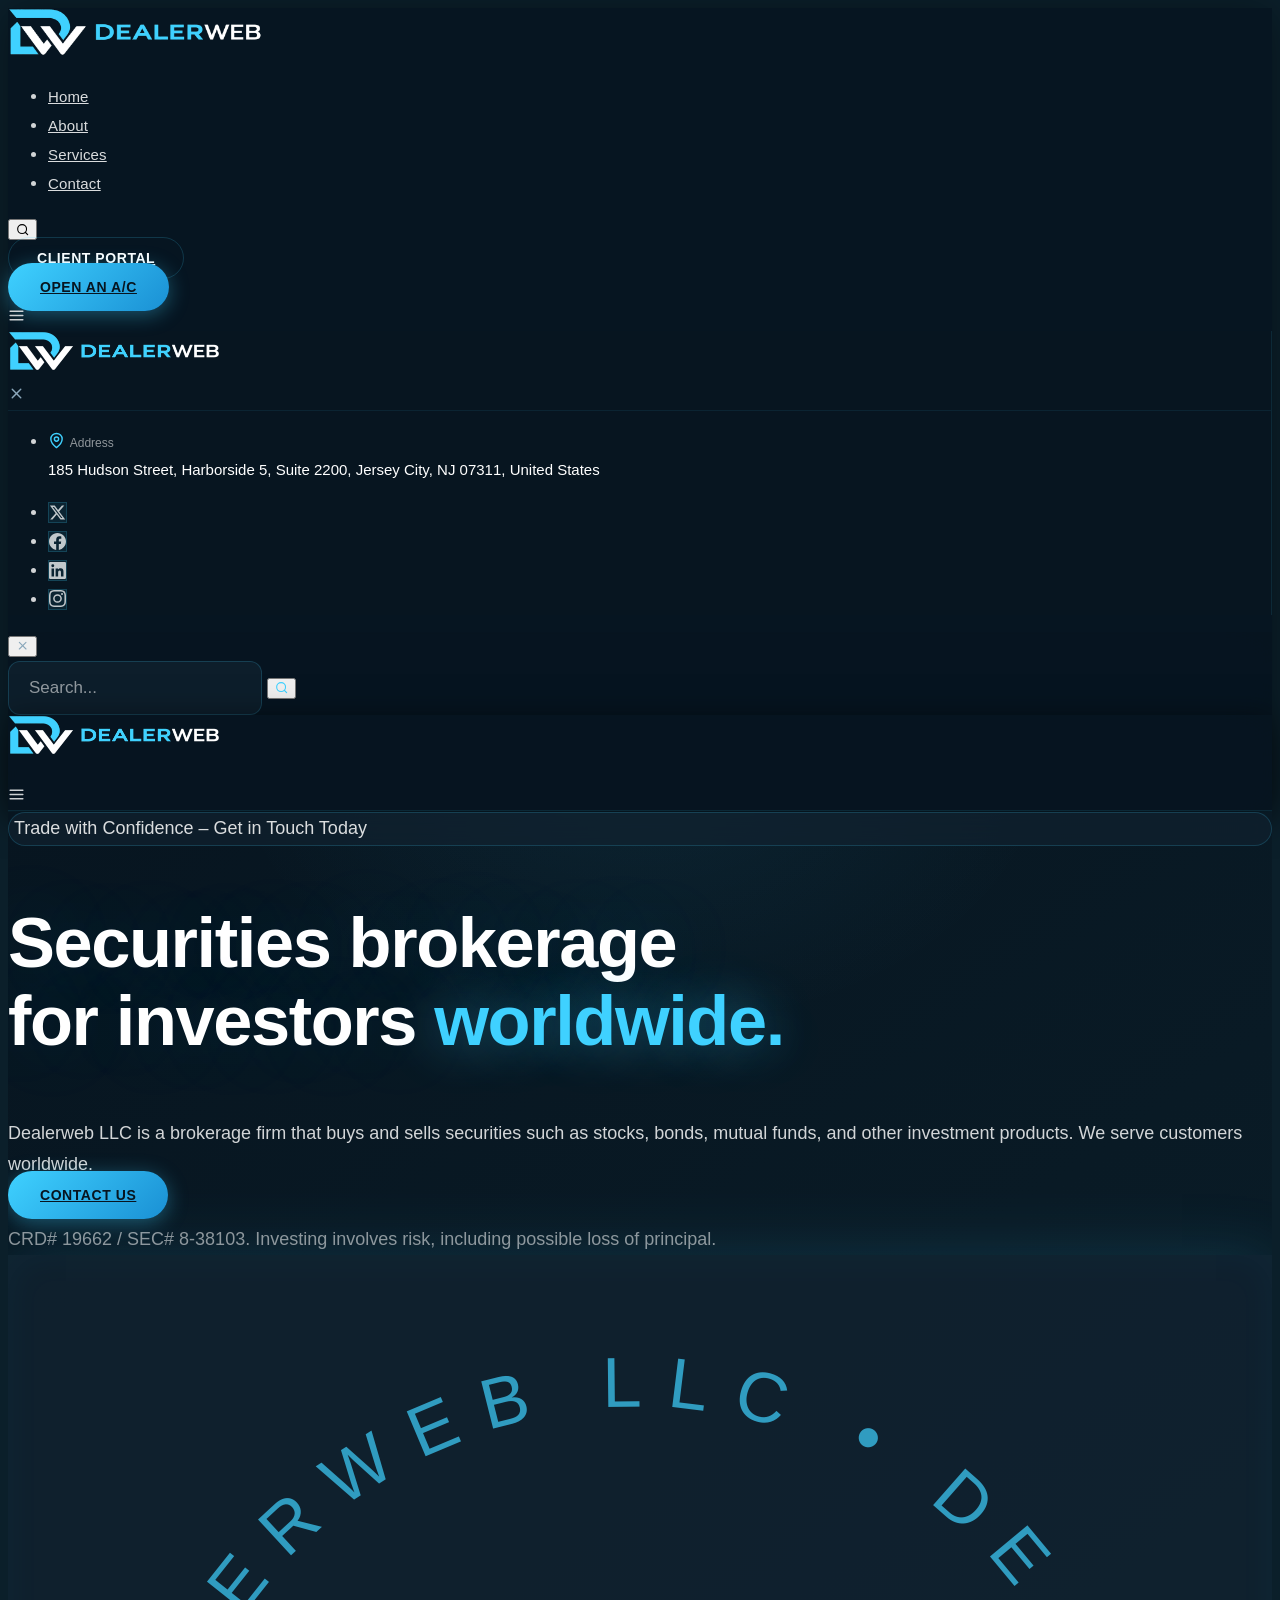
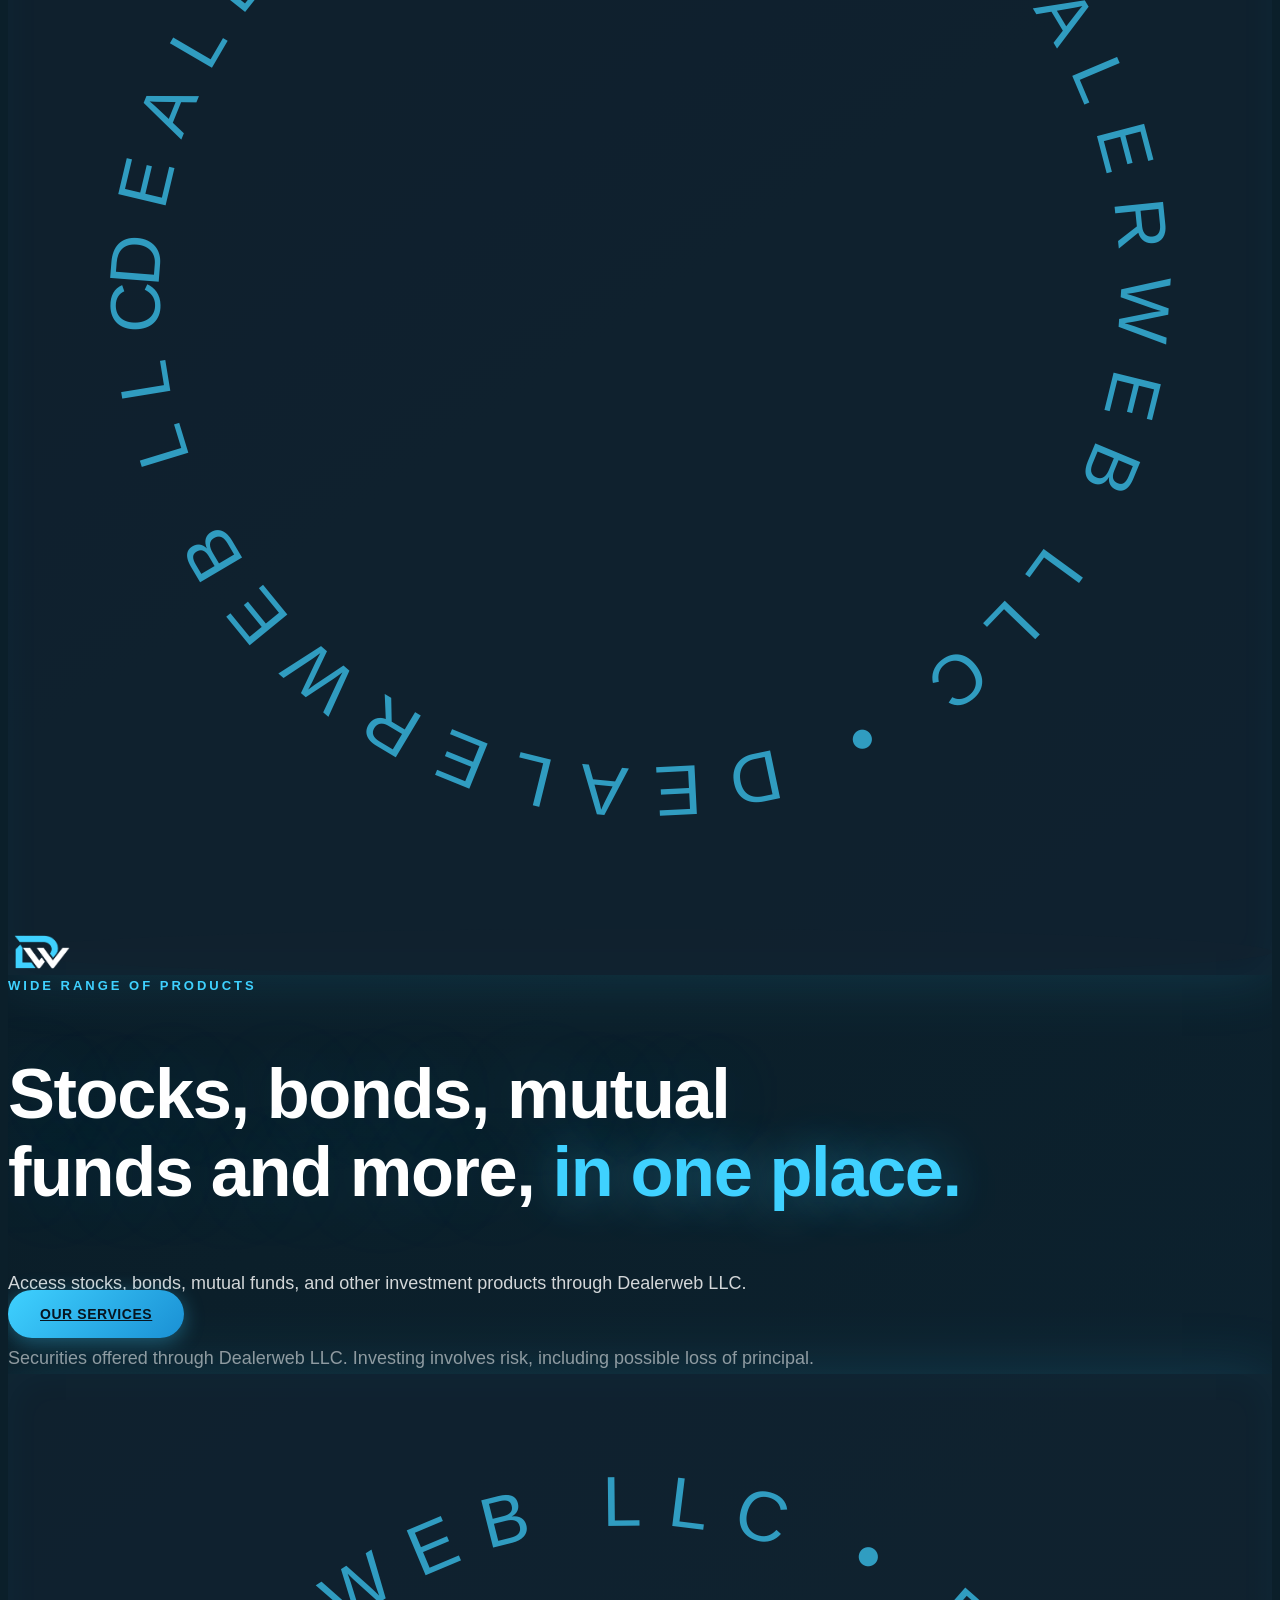
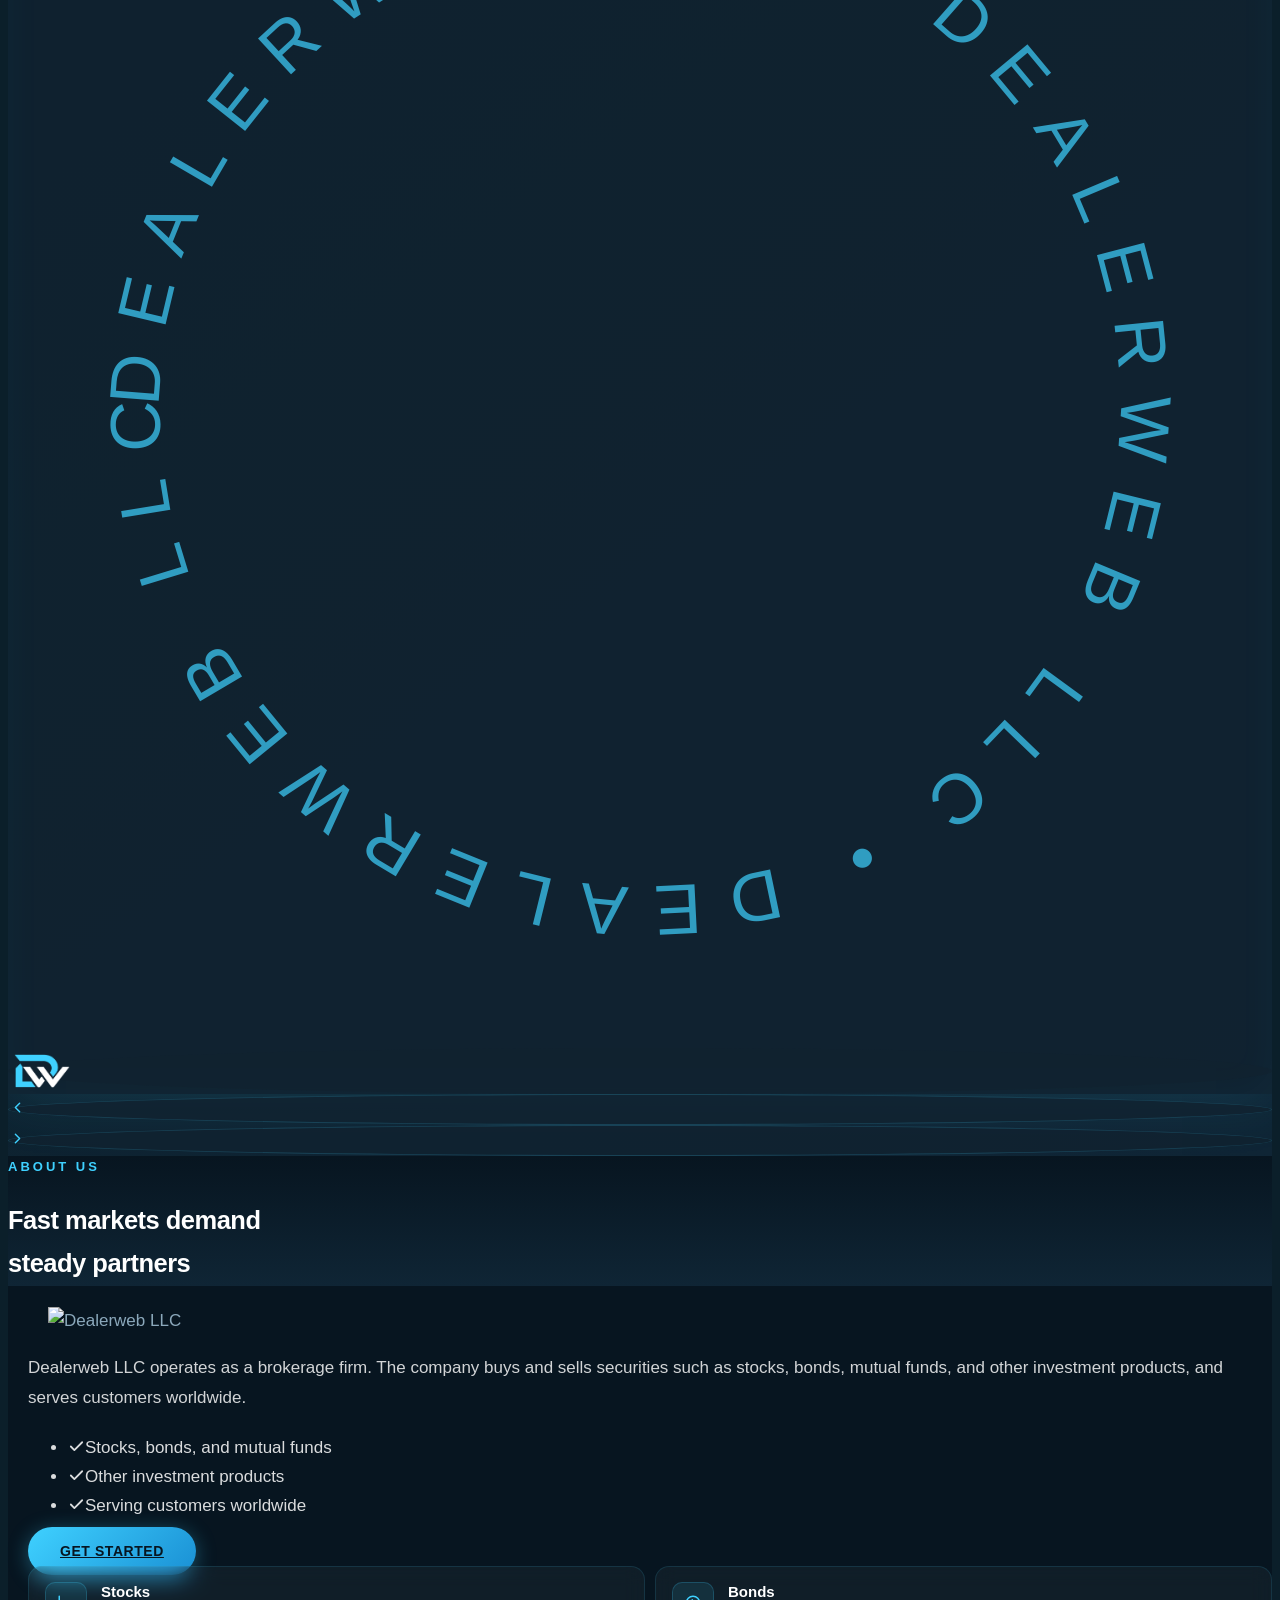
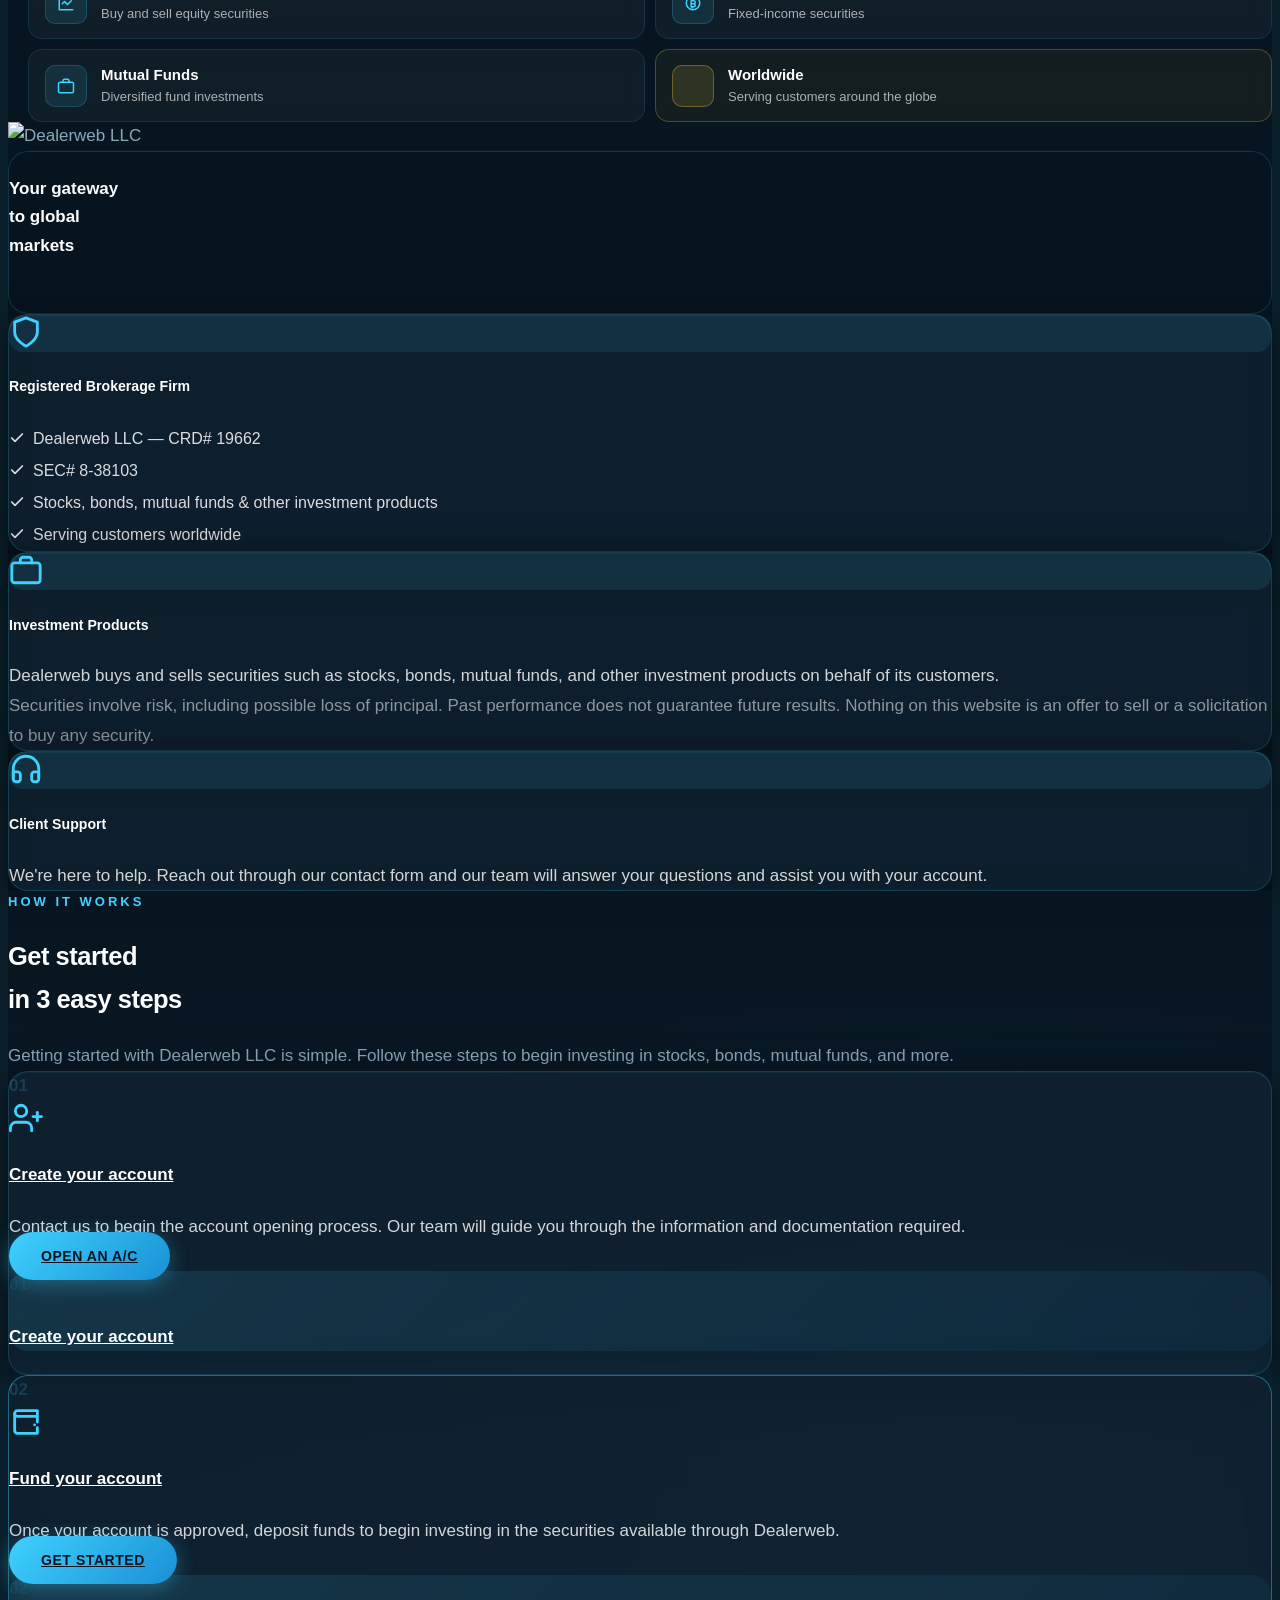
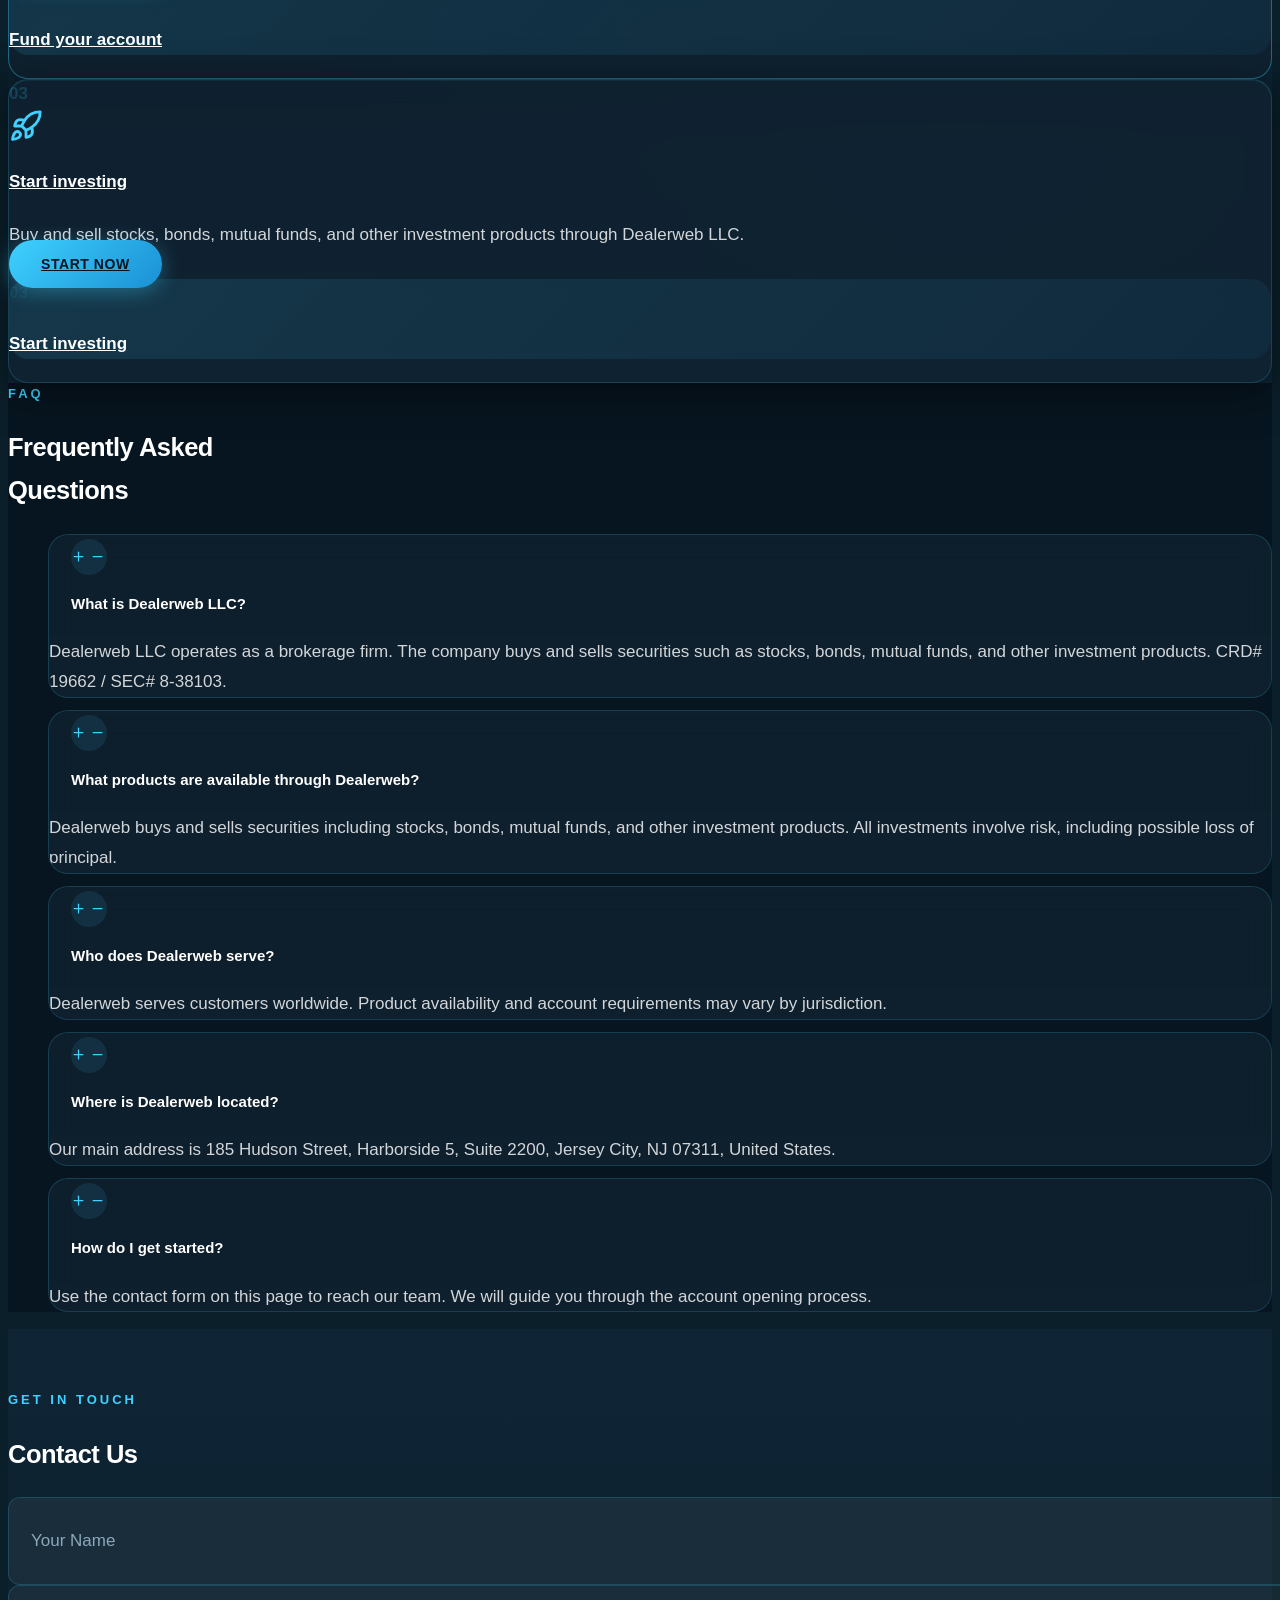
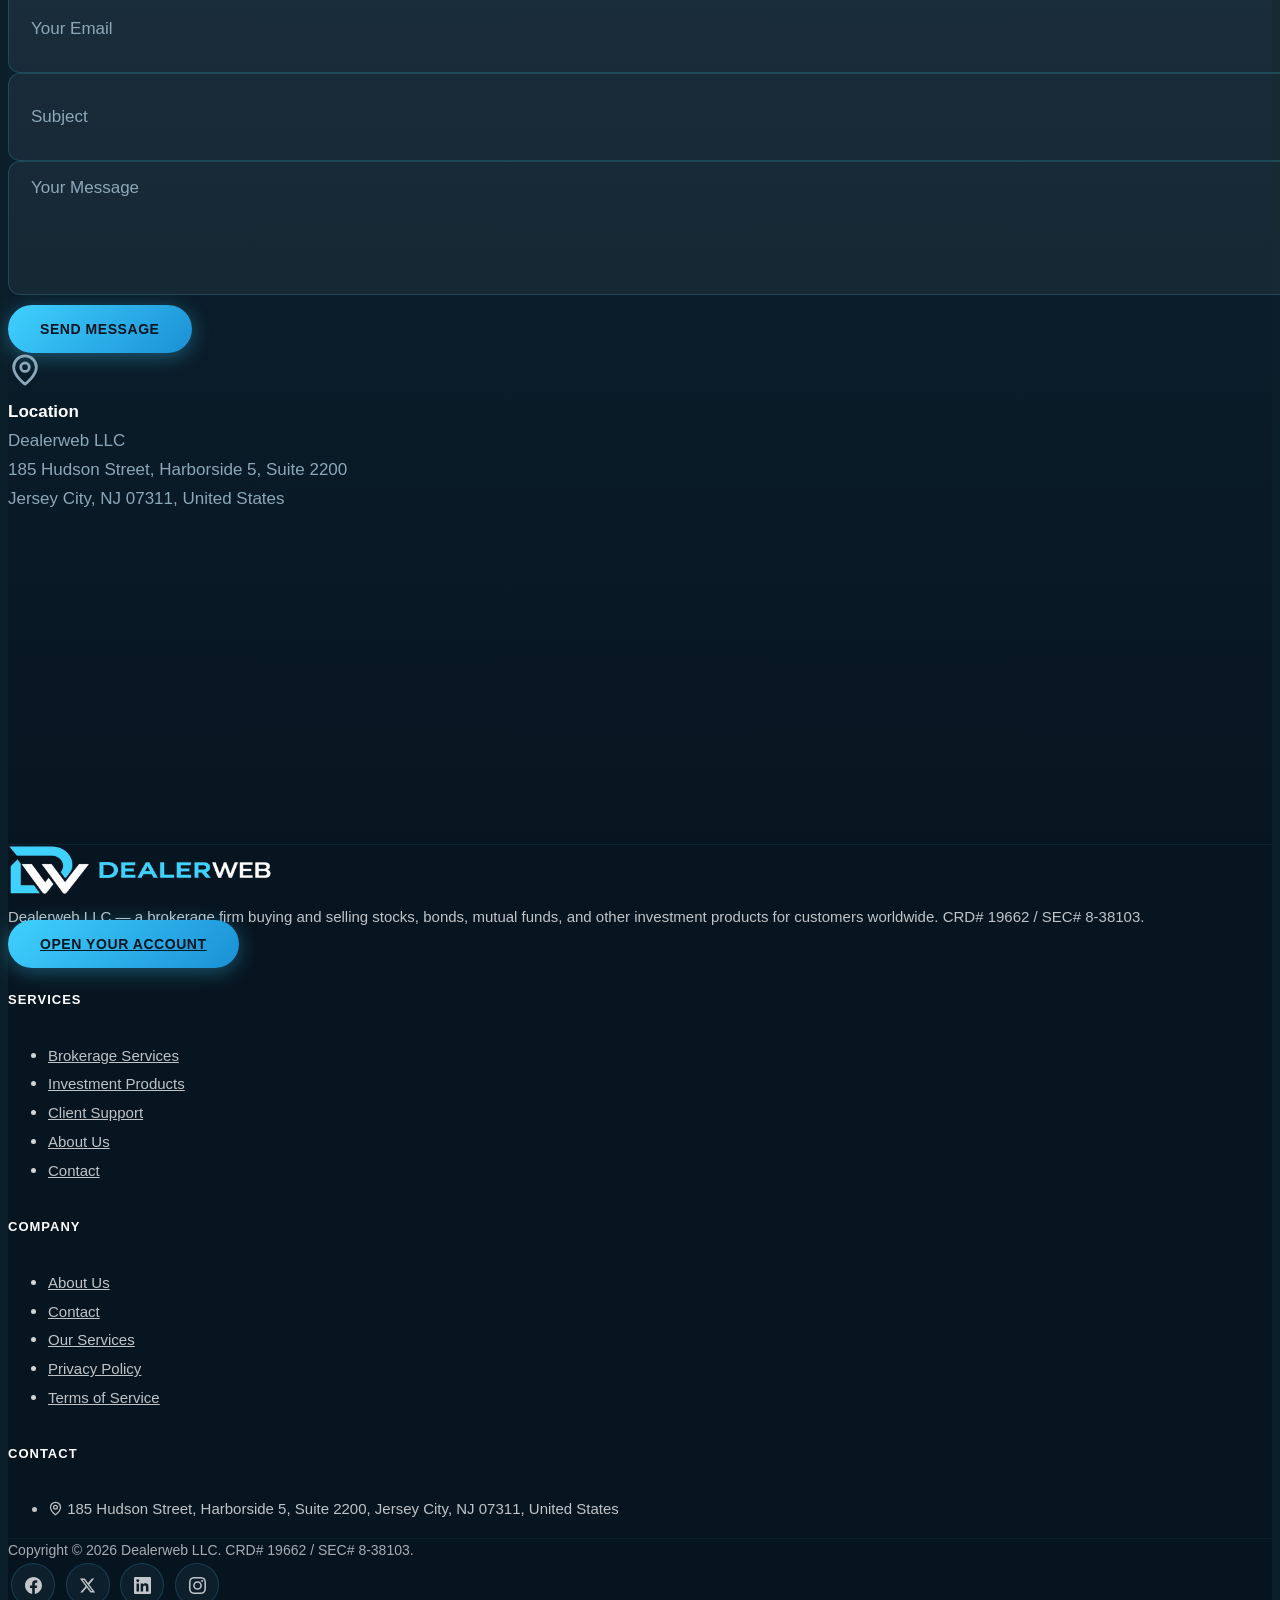
==== commit 9e61b0e6: "Revert to original dark template design with Dealerweb content Restore the previous template layout," ====
--- a/index.html
+++ b/index.html
@@ -4,466 +4,869 @@
 <meta charset="UTF-8">
 <title>Dealerweb LLC</title>
 <meta name="description" content="Dealerweb LLC is a brokerage firm that buys and sells securities such as stocks, bonds, mutual funds, and other investment products for customers worldwide.">
+<meta name="keywords" content="dealerweb, brokerage firm, broker-dealer, stocks, bonds, mutual funds, securities, investment products">
+<meta http-equiv="X-UA-Compatible" content="IE=edge">
 <meta name="viewport" content="width=device-width, initial-scale=1.0">
-<meta name="keywords" content="dealerweb, brokerage firm, broker-dealer, stocks, bonds, mutual funds, securities, investment products">
-<meta property="og:title" content="Dealerweb LLC: Brokerage Firm for Securities Trading">
-<meta property="og:description" content="Dealerweb LLC is a brokerage firm that buys and sells securities such as stocks, bonds, mutual funds, and other investment products for customers worldwide.">
+<meta name="google" content="nopagereadalloud">
+<meta name="google" content="nosnippet">
+<meta content="Dealerweb LLC: Brokerage Firm for Securities Trading" property="og:title" />
+<meta content="Dealerweb LLC is a brokerage firm that buys and sells securities such as stocks, bonds, mutual funds, and other investment products for customers worldwide." property="og:description" />
 <link rel="shortcut icon" href="assets/images/logo/logoDWW32.png" type="image/png">
 <link rel="icon" href="assets/images/logo/favicon-192.png" type="image/png" sizes="192x192">
 <link rel="apple-touch-icon" href="assets/images/logo/logoDWW60.png">
 <link rel="apple-touch-icon" sizes="76x76" href="assets/images/logo/logoDWW76.png">
 <link rel="apple-touch-icon" sizes="120x120" href="assets/images/logo/logoDWW120.png">
 <link rel="apple-touch-icon" sizes="152x152" href="assets/images/logo/logoDWW150.png">
-<link rel="preconnect" href="https://fonts.googleapis.com">
-<link rel="preconnect" href="https://fonts.gstatic.com" crossorigin>
-<link href="https://fonts.googleapis.com/css2?family=Instrument+Serif:ital@0;1&family=Inter+Tight:wght@300;400;500;600;700&display=swap" rel="stylesheet">
-<link href="assets/css/dealerweb.css" rel="stylesheet">
-<script>document.documentElement.classList.add('js');</script>
+
+<!-- Bootstrap CSS -->
+<link href="assets/css/bootstrap.min.css" rel="stylesheet">
+<!-- Icons: inline SVG sprite (no CDN dependency) -->
+<!-- Template Core CSS -->
+<link href="assets/css/style.css" rel="stylesheet">
+<!-- Fintech Dark Theme Override -->
+<link href="assets/css/fintech-theme.css" rel="stylesheet">
+
+<style>
+  /* Fallback icon styles for flaticon-forex elements */
+  [class^="flaticon-forex-"], [class*=" flaticon-forex-"] {
+    font-family: inherit;
+    font-style: normal;
+  }
+  /* Override logo sizing */
+  .logo img, .footer-logo img { max-height: 50px; width: auto; }
+  /* Remove template demo elements */
+  .tm-color-switcher, .tm-purchase-floating-box { display: none !important; }
+</style>
 </head>
+
 <body>
+
 <div class="page-wrapper">
 
-  <div class="banner-wrapper" id="top-banner">
-    <div class="banner-content">
-      <div class="text-size-small">Dealerweb LLC</div>
-      <div class="dot"></div>
-      <div class="text-size-small">CRD# 19662 / SEC# 8-38103</div>
-      <div class="dot"></div>
-      <a href="#contact" class="banner-cta"><span class="text-size-small">Get in touch</span><svg viewBox="0 0 24 24" fill="none" stroke="currentColor" stroke-width="1.8" stroke-linecap="round" stroke-linejoin="round" aria-hidden="true"><path d="m9 6 6 6-6 6"/></svg></a>
-    </div>
-    <button class="close-banner" type="button" aria-label="Close banner"><svg viewBox="0 0 24 24" fill="none" stroke="currentColor" stroke-width="1.8" stroke-linecap="round" aria-hidden="true"><path d="M6 6l12 12M18 6 6 18"/></svg></button>
-  </div>
-
-  <header class="navbar" id="navbar">
-    <div class="navbar-container">
-      <a href="#hero" class="navbar-logo" aria-label="Dealerweb LLC"><img src="assets/images/logo/logoDWHorizontal.png" alt="Dealerweb LLC" width="846" height="160"></a>
-      <nav class="navbar-menu" id="navbar-menu">
-        <div class="navbar-menu-left">
-          <a href="#about" class="navbar-link">About</a>
-          <a href="#products" class="navbar-link">Products</a>
-          <a href="#registration" class="navbar-link">Registration</a>
-          <a href="#faq" class="navbar-link">FAQ</a>
-          <a href="#contact" class="navbar-link">Contact</a>
-        </div>
-        <div class="navbar-menu-right">
-          <a href="#contact" class="button is-secondary is-border is-small"><span class="btn-arrow is-secondary is-small"><svg viewBox="0 0 24 24" fill="none" stroke="currentColor" stroke-width="1.6" stroke-linecap="round" stroke-linejoin="round" aria-hidden="true"><path d="M4 12h16M14 6l6 6-6 6"/></svg></span><span>Client Portal</span></a>
-          <a href="#contact" class="button is-small"><span class="btn-arrow is-small"><svg viewBox="0 0 24 24" fill="none" stroke="currentColor" stroke-width="1.6" stroke-linecap="round" stroke-linejoin="round" aria-hidden="true"><path d="M4 12h16M14 6l6 6-6 6"/></svg></span><span>Open an a/c</span></a>
-        </div>
+<!-- SVG Icon Sprite -->
+<svg xmlns="http://www.w3.org/2000/svg" id="si-sprite" aria-hidden="true" focusable="false" style="position:absolute;width:0;height:0;overflow:hidden">
+  <defs>
+    <symbol id="si-search" viewBox="0 0 24 24" fill="none" stroke="currentColor" stroke-width="2" stroke-linecap="round" stroke-linejoin="round"><circle cx="11" cy="11" r="8"/><path d="m21 21-4.35-4.35"/></symbol>
+    <symbol id="si-bars" viewBox="0 0 24 24" fill="none" stroke="currentColor" stroke-width="2" stroke-linecap="round"><line x1="3" y1="6" x2="21" y2="6"/><line x1="3" y1="12" x2="21" y2="12"/><line x1="3" y1="18" x2="21" y2="18"/></symbol>
+    <symbol id="si-times" viewBox="0 0 24 24" fill="none" stroke="currentColor" stroke-width="2" stroke-linecap="round"><line x1="18" y1="6" x2="6" y2="18"/><line x1="6" y1="6" x2="18" y2="18"/></symbol>
+    <symbol id="si-phone" viewBox="0 0 24 24" fill="none" stroke="currentColor" stroke-width="2" stroke-linecap="round" stroke-linejoin="round"><path d="M22 16.92v3a2 2 0 0 1-2.18 2 19.79 19.79 0 0 1-8.63-3.07A19.5 19.5 0 0 1 4.19 12 19.79 19.79 0 0 1 1.15 3.39 2 2 0 0 1 3.12 1h3a2 2 0 0 1 2 1.72 12.84 12.84 0 0 0 .7 2.81 2 2 0 0 1-.45 2.11L7.09 8.91a16 16 0 0 0 6 6l1.27-1.27a2 2 0 0 1 2.11-.45 12.84 12.84 0 0 0 2.81.7A2 2 0 0 1 21 16z"/></symbol>
+    <symbol id="si-envelope" viewBox="0 0 24 24" fill="none" stroke="currentColor" stroke-width="2" stroke-linecap="round" stroke-linejoin="round"><rect x="2" y="4" width="20" height="16" rx="2"/><path d="m22 7-8.97 5.7a1.94 1.94 0 0 1-2.06 0L2 7"/></symbol>
+    <symbol id="si-map-pin" viewBox="0 0 24 24" fill="none" stroke="currentColor" stroke-width="2" stroke-linecap="round" stroke-linejoin="round"><path d="M20 10c0 6-8 12-8 12S4 16 4 10a8 8 0 0 1 16 0Z"/><circle cx="12" cy="10" r="3"/></symbol>
+    <symbol id="si-star" viewBox="0 0 24 24" fill="currentColor"><path d="M12 2l3.09 6.26L22 9.27l-5 4.87 1.18 6.88L12 17.77l-6.18 3.25L7 14.14 2 9.27l6.91-1.01L12 2z"/></symbol>
+    <symbol id="si-arrow-right" viewBox="0 0 24 24" fill="none" stroke="currentColor" stroke-width="2" stroke-linecap="round" stroke-linejoin="round"><path d="M5 12h14"/><path d="m12 5 7 7-7 7"/></symbol>
+    <symbol id="si-arrow-left" viewBox="0 0 24 24" fill="none" stroke="currentColor" stroke-width="2" stroke-linecap="round" stroke-linejoin="round"><path d="M19 12H5"/><path d="m12 19-7-7 7-7"/></symbol>
+    <symbol id="si-arrow-up-right" viewBox="0 0 24 24" fill="none" stroke="currentColor" stroke-width="2" stroke-linecap="round" stroke-linejoin="round"><path d="M7 17 17 7"/><path d="M7 7h10v10"/></symbol>
+    <symbol id="si-chevron-left" viewBox="0 0 24 24" fill="none" stroke="currentColor" stroke-width="2" stroke-linecap="round" stroke-linejoin="round"><path d="m15 18-6-6 6-6"/></symbol>
+    <symbol id="si-chevron-right" viewBox="0 0 24 24" fill="none" stroke="currentColor" stroke-width="2" stroke-linecap="round" stroke-linejoin="round"><path d="m9 18 6-6-6-6"/></symbol>
+    <symbol id="si-check" viewBox="0 0 24 24" fill="none" stroke="currentColor" stroke-width="2.5" stroke-linecap="round" stroke-linejoin="round"><path d="M20 6 9 17l-5-5"/></symbol>
+    <symbol id="si-users" viewBox="0 0 24 24" fill="none" stroke="currentColor" stroke-width="2" stroke-linecap="round" stroke-linejoin="round"><path d="M17 21v-2a4 4 0 0 0-4-4H5a4 4 0 0 0-4 4v2"/><circle cx="9" cy="7" r="4"/><path d="M23 21v-2a4 4 0 0 0-3-3.87"/><path d="M16 3.13a4 4 0 0 1 0 7.75"/></symbol>
+    <symbol id="si-chart" viewBox="0 0 24 24" fill="none" stroke="currentColor" stroke-width="2" stroke-linecap="round" stroke-linejoin="round"><path d="M3 3v18h18"/><path d="m19 9-5 5-4-4-3 3"/></symbol>
+    <symbol id="si-coin" viewBox="0 0 24 24" fill="none" stroke="currentColor" stroke-width="2" stroke-linecap="round" stroke-linejoin="round"><circle cx="12" cy="12" r="9"/><path d="M9.5 9H13a2 2 0 0 1 0 4H9.5m0 0H13a2 2 0 0 1 0 4H9.5m0-8v8M11 9V7.5M11 17v1.5"/></symbol>
+    <symbol id="si-award" viewBox="0 0 24 24" fill="none" stroke="currentColor" stroke-width="2" stroke-linecap="round" stroke-linejoin="round"><circle cx="12" cy="8" r="6"/><path d="M15.477 12.89 17 22l-5-3-5 3 1.523-9.11"/></symbol>
+    <symbol id="si-shield" viewBox="0 0 24 24" fill="none" stroke="currentColor" stroke-width="2" stroke-linecap="round" stroke-linejoin="round"><path d="M12 22s8-4 8-10V5l-8-3-8 3v7c0 6 8 10 8 10z"/></symbol>
+    <symbol id="si-briefcase" viewBox="0 0 24 24" fill="none" stroke="currentColor" stroke-width="2" stroke-linecap="round" stroke-linejoin="round"><rect x="2" y="7" width="20" height="14" rx="2"/><path d="M16 7V5a2 2 0 0 0-2-2h-4a2 2 0 0 0-2 2v2"/></symbol>
+    <symbol id="si-headset" viewBox="0 0 24 24" fill="none" stroke="currentColor" stroke-width="2" stroke-linecap="round" stroke-linejoin="round"><path d="M3 18v-6a9 9 0 0 1 18 0v6"/><path d="M21 19a2 2 0 0 1-2 2h-1a2 2 0 0 1-2-2v-3a2 2 0 0 1 2-2h3z"/><path d="M3 19a2 2 0 0 0 2 2h1a2 2 0 0 0 2-2v-3a2 2 0 0 0-2-2H3z"/></symbol>
+    <symbol id="si-user-plus" viewBox="0 0 24 24" fill="none" stroke="currentColor" stroke-width="2" stroke-linecap="round" stroke-linejoin="round"><path d="M16 21v-2a4 4 0 0 0-4-4H5a4 4 0 0 0-4 4v2"/><circle cx="8.5" cy="7" r="4"/><line x1="20" y1="8" x2="20" y2="14"/><line x1="23" y1="11" x2="17" y2="11"/></symbol>
+    <symbol id="si-wallet" viewBox="0 0 24 24" fill="none" stroke="currentColor" stroke-width="2" stroke-linecap="round" stroke-linejoin="round"><path d="M20 12V8H6a2 2 0 0 1 0-4h14v4"/><path d="M4 6v12c0 1.1.9 2 2 2h14v-4"/><path d="M18 14h.01"/></symbol>
+    <symbol id="si-rocket" viewBox="0 0 24 24" fill="none" stroke="currentColor" stroke-width="2" stroke-linecap="round" stroke-linejoin="round"><path d="M4.5 16.5c-1.5 1.26-2 5-2 5s3.74-.5 5-2c.71-.84.7-2.13-.09-2.91a2.18 2.18 0 0 0-2.91-.09z"/><path d="m12 15-3-3a22 22 0 0 1 2-3.95A12.88 12.88 0 0 1 22 2c0 2.72-.78 7.5-6 11a22.35 22.35 0 0 1-4 2z"/><path d="M9 12H4s.55-3.03 2-4c1.62-1.08 5 0 5 0"/><path d="M12 15v5s3.03-.55 4-2c1.08-1.62 0-5 0-5"/></symbol>
+    <symbol id="si-plus" viewBox="0 0 24 24" fill="none" stroke="currentColor" stroke-width="2" stroke-linecap="round"><line x1="12" y1="5" x2="12" y2="19"/><line x1="5" y1="12" x2="19" y2="12"/></symbol>
+    <symbol id="si-minus" viewBox="0 0 24 24" fill="none" stroke="currentColor" stroke-width="2" stroke-linecap="round"><line x1="5" y1="12" x2="19" y2="12"/></symbol>
+    <symbol id="si-user" viewBox="0 0 24 24" fill="none" stroke="currentColor" stroke-width="2" stroke-linecap="round" stroke-linejoin="round"><path d="M20 21v-2a4 4 0 0 0-4-4H8a4 4 0 0 0-4 4v2"/><circle cx="12" cy="7" r="4"/></symbol>
+    <symbol id="si-tag" viewBox="0 0 24 24" fill="none" stroke="currentColor" stroke-width="2" stroke-linecap="round" stroke-linejoin="round"><path d="M12.586 2.586A2 2 0 0 0 11.172 2H4a2 2 0 0 0-2 2v7.172a2 2 0 0 0 .586 1.414l8.704 8.704a2.426 2.426 0 0 0 3.42 0l6.58-6.58a2.426 2.426 0 0 0 0-3.42z"/><circle cx="7.5" cy="7.5" r="1" fill="currentColor"/></symbol>
+    <symbol id="si-twitter" viewBox="0 0 24 24" fill="currentColor"><path d="M18.244 2.25h3.308l-7.227 8.26 8.502 11.24H16.17l-5.214-6.817L4.99 21.75H1.68l7.73-8.835L1.254 2.25H8.08l4.713 6.231zm-1.161 17.52h1.833L7.084 4.126H5.117z"/></symbol>
+    <symbol id="si-facebook" viewBox="0 0 24 24" fill="currentColor"><path d="M24 12.073c0-6.627-5.373-12-12-12s-12 5.373-12 12c0 5.99 4.388 10.954 10.125 11.854v-8.385H7.078v-3.47h3.047V9.43c0-3.007 1.792-4.669 4.533-4.669 1.312 0 2.686.235 2.686.235v2.953H15.83c-1.491 0-1.956.925-1.956 1.874v2.25h3.328l-.532 3.47h-2.796v8.385C19.612 23.027 24 18.062 24 12.073z"/></symbol>
+    <symbol id="si-linkedin" viewBox="0 0 24 24" fill="currentColor"><path d="M20.447 20.452h-3.554v-5.569c0-1.328-.027-3.037-1.852-3.037-1.853 0-2.136 1.445-2.136 2.939v5.667H9.351V9h3.414v1.561h.046c.477-.9 1.637-1.85 3.37-1.85 3.601 0 4.267 2.37 4.267 5.455v6.286zM5.337 7.433a2.062 2.062 0 0 1-2.063-2.065 2.064 2.064 0 1 1 2.063 2.065zm1.782 13.019H3.555V9h3.564v11.452zM22.225 0H1.771C.792 0 0 .774 0 1.729v20.542C0 23.227.792 24 1.771 24h20.451C23.2 24 24 23.227 24 22.271V1.729C24 .774 23.2 0 22.222 0h.003z"/></symbol>
+    <symbol id="si-instagram" viewBox="0 0 24 24" fill="currentColor"><path d="M12 2.163c3.204 0 3.584.012 4.85.07 3.252.148 4.771 1.691 4.919 4.919.058 1.265.069 1.645.069 4.849 0 3.205-.012 3.584-.069 4.849-.149 3.225-1.664 4.771-4.919 4.919-1.266.058-1.644.07-4.85.07-3.204 0-3.584-.012-4.849-.07-3.26-.149-4.771-1.699-4.919-4.92-.058-1.265-.07-1.644-.07-4.849 0-3.204.013-3.583.07-4.849.149-3.227 1.664-4.771 4.919-4.919 1.266-.057 1.645-.069 4.849-.069zM12 0C8.741 0 8.333.014 7.053.072 2.695.272.273 2.69.073 7.052.014 8.333 0 8.741 0 12c0 3.259.014 3.668.072 4.948.2 4.358 2.618 6.78 6.98 6.98C8.333 23.986 8.741 24 12 24c3.259 0 3.668-.014 4.948-.072 4.354-.2 6.782-2.618 6.979-6.98.059-1.28.073-1.689.073-4.948 0-3.259-.014-3.667-.072-4.947-.196-4.354-2.617-6.78-6.979-6.98C15.668.014 15.259 0 12 0zm0 5.838a6.162 6.162 0 1 0 0 12.324 6.162 6.162 0 0 0 0-12.324zM12 16a4 4 0 1 1 0-8 4 4 0 0 1 0 8zm6.406-11.845a1.44 1.44 0 1 0 0 2.881 1.44 1.44 0 0 0 0-2.881z"/></symbol>
+  </defs>
+</svg>
+
+  <!-- Preloader -->
+  <div class="preloader" style="display: none;"></div>
+
+  <!-- Main Header -->
+  <header class="main-header header-style-one fixed-header">
+
+
+    <div class="header-lower">
+      <div class="auto-container">
+        <!-- Main box -->
+        <div class="main-box">
+          <div class="logo-box">
+            <div class="logo">
+              <a href="index.html">
+                <img src="assets/images/logo/logoDWHorizontalWhite.png" alt="Dealerweb LLC" style="height:48px;">
+              </a>
+            </div>
+          </div>
+          <!--Nav Box-->
+          <div class="nav-outer">
+            <nav class="nav main-menu">
+              <ul class="navigation">
+                <li><a href="index.html">Home</a></li>
+                <li><a href="#about">About</a></li>
+                <li><a href="#services">Services</a></li>
+                <li><a href="#contact">Contact</a></li>
+              </ul>
+            </nav>
+          </div>
+          <!-- Main Menu End-->
+
+          <!-- Outer Box -->
+          <div class="outer-box">
+            <div class="ui-btn-box">
+              <button class="ui-btn search-btn">
+                <svg class="icon si" aria-hidden="true"><use href="#si-search"/></svg>
+              </button>
+            </div>
+            <a href="#contact" class="theme-btn btn-style-six d-none d-xl-inline-flex">
+              <i class="icon-left fa fa-arrow-right"></i>
+              <span class="btn-title">Client Portal</span>
+              <i class="icon-right fa fa-arrow-right"></i>
+            </a>
+            <!-- Btn Box -->
+            <div class="btn-box">
+              <a href="#contact" class="theme-btn btn-style-one">
+                <i class="icon-left fa fa-arrow-right"></i>
+                <span class="btn-title">Open an a/c</span>
+                <i class="icon-right fa fa-arrow-right"></i>
+              </a>
+            </div>
+            <!-- Mobile Nav toggler -->
+            <div class="mobile-nav-toggler"><svg class="icon si" aria-hidden="true"><use href="#si-bars"/></svg></div>
+          </div>
+        </div>
+      </div>
+    </div>
+
+    <!-- Mobile Menu  -->
+    <div class="mobile-menu">
+      <div class="menu-backdrop"></div>
+      <nav class="menu-box">
+        <div class="upper-box">
+          <div class="nav-logo">
+            <a href="index.html">
+              <img src="assets/images/logo/logoDWHorizontalWhite.png" alt="Dealerweb LLC" style="height:40px;">
+            </a>
+          </div>
+          <div class="close-btn"><svg class="icon si" aria-hidden="true"><use href="#si-times"/></svg></div>
+        </div>
+        <ul class="navigation clearfix">
+        </ul>
+        <ul class="contact-list-one">
+          <li>
+            <svg class="icon si" aria-hidden="true"><use href="#si-map-pin"/></svg>
+            <span class="title">Address</span>
+            <div class="text">185 Hudson Street, Harborside 5, Suite 2200, Jersey City, NJ 07311, United States</div>
+          </li>
+        </ul>
+        <ul class="social-links">
+          <li><a href="#" onclick="alert('Social media links coming soon'); return false;"><svg class="si" aria-hidden="true"><use href="#si-twitter"/></svg></a></li>
+          <li><a href="#" onclick="alert('Social media links coming soon'); return false;"><svg class="si" aria-hidden="true"><use href="#si-facebook"/></svg></a></li>
+          <li><a href="#" onclick="alert('Social media links coming soon'); return false;"><svg class="si" aria-hidden="true"><use href="#si-linkedin"/></svg></a></li>
+          <li><a href="#" onclick="alert('Social media links coming soon'); return false;"><svg class="si" aria-hidden="true"><use href="#si-instagram"/></svg></a></li>
+        </ul>
       </nav>
-      <button class="navbar-menu-button" type="button" aria-label="Menu" aria-expanded="false" aria-controls="navbar-menu"><span class="menu-icon"><span></span><span></span><span></span></span></button>
-    </div>
+    </div><!-- End Mobile Menu -->
+
+    <!-- Header Search -->
+    <div class="search-popup">
+      <span class="search-back-drop"></span>
+      <button class="close-search"><svg class="si" aria-hidden="true"><use href="#si-times"/></svg></button>
+      <div class="search-inner">
+        <form method="get" action="#">
+          <div class="form-group">
+            <input type="search" name="q" value="" placeholder="Search..." required="">
+            <button type="submit"><svg class="si" aria-hidden="true"><use href="#si-search"/></svg></button>
+          </div>
+        </form>
+      </div>
+    </div>
+    <!-- End Header Search -->
+
+    <!-- Sticky Header  -->
+    <div class="sticky-header fixed-header animated slideInDown">
+      <div class="auto-container">
+        <div class="inner-container">
+          <!--Logo-->
+          <div class="logo">
+            <a href="index.html">
+              <img src="assets/images/logo/logoDWHorizontalWhite.png" alt="Dealerweb LLC" style="height:40px;">
+            </a>
+          </div>
+          <!--Right Col-->
+          <div class="nav-outer">
+            <!-- Main Menu -->
+            <nav class="main-menu">
+              <div class="navbar-collapse show collapse clearfix">
+                <ul class="navigation clearfix">
+                </ul>
+              </div>
+            </nav>
+            <div class="mobile-nav-toggler"><svg class="icon si" aria-hidden="true"><use href="#si-bars"/></svg></div>
+          </div>
+        </div>
+      </div>
+    </div><!-- End Sticky Menu -->
   </header>
-
-<main class="main-wrapper">
-
-  <!-- Hero -->
-  <section id="hero" class="hero-section">
-    <div class="padding-global">
-      <div class="container-large">
-        <div class="hero-wrapper">
-          <div class="hero-content">
-            <div class="hero-heading" data-reveal>
-              <div class="text-badge">Brokerage firm</div>
-              <h1 class="hero-title">Securities brokerage for investors <span class="text-highlight">worldwide</span></h1>
-            </div>
-            <div class="hero-content-footer" data-reveal style="--d:.15s">
-              <p class="text-size-large text-color-paragraph">Dealerweb LLC buys and sells securities such as stocks, bonds, mutual funds, and other investment products. We serve customers worldwide.</p>
-              <div class="hero-footer-cta">
-                <a href="#contact" class="button "><span class="btn-arrow "><svg viewBox="0 0 24 24" fill="none" stroke="currentColor" stroke-width="1.6" stroke-linecap="round" stroke-linejoin="round" aria-hidden="true"><path d="M4 12h16M14 6l6 6-6 6"/></svg></span><span>Contact Us</span></a>
-                <div class="rating-wrapper">
-                  <div class="rating-icon"><svg viewBox="0 0 24 24" fill="none" stroke="currentColor" stroke-width="1.6" stroke-linecap="round" stroke-linejoin="round" aria-hidden="true"><path d="M12 22s8-4 8-10V5l-8-3-8 3v7c0 6 8 10 8 10z"/><path d="m9 12 2 2 4-4"/></svg><div class="text-size-regular text-weight-medium">CRD# 19662</div></div>
-                  <div class="text-size-regular text-color-paragraph">SEC# 8-38103</div>
-                </div>
-              </div>
-            </div>
-          </div>
-          <div class="hero-ornaments" data-reveal style="--d:.25s">
-            <div class="ornament-wrapper ornament-1">
-              <img src="assets/images/about-1.jpg" alt="Investor reviewing market charts on a laptop" class="image-cover absolute">
-              <svg class="ornament-spin" viewBox="0 0 100 100" aria-hidden="true"><circle cx="50" cy="50" r="50" fill="#ebe8d8"/><path fill="#1c3f3a" d="M50 14C50 33.9 66.1 50 86 50 66.1 50 50 66.1 50 86 50 66.1 33.9 50 14 50 33.9 50 50 33.9 50 14Z"/></svg>
-            </div>
-            <div class="ornament-wrapper ornament-2">
-              <div class="ornament-card-heading tight">
-                <div class="text-size-xxxlarge text-color-main align-self-right">19662</div>
-                <div class="text-size-xlarge text-color-main align-self-right">CRD number</div>
-              </div>
-              <div class="ornament-bars align-self-right" aria-hidden="true"><i></i><i></i><i></i><i></i><i></i></div>
-            </div>
-            <div class="ornament-wrapper ornament-3">
-              <div class="ornament-globe"><svg viewBox="0 0 180 180" fill="none" stroke="currentColor" stroke-width="2.4" aria-hidden="true"><circle cx="90" cy="90" r="86"/><ellipse cx="90" cy="90" rx="86" ry="30"/><g class="spin-slow"><ellipse cx="90" cy="90" rx="30" ry="86"/><ellipse cx="90" cy="90" rx="62" ry="86"/></g></svg></div>
-              <div class="ornament-card-heading">
-                <div class="text-size-xlarge text-color-main align-self-right">Customers worldwide</div>
-                <div class="users-active">
-                  <div class="chip" title="Stocks"><svg viewBox="0 0 24 24" fill="none" stroke="currentColor" stroke-width="1.6" stroke-linecap="round" stroke-linejoin="round" aria-hidden="true"><path d="M3 3v18h18"/><path d="m19 9-5 5-4-4-3 3"/></svg></div>
-                  <div class="chip" title="Bonds"><svg viewBox="0 0 24 24" fill="none" stroke="currentColor" stroke-width="1.6" stroke-linecap="round" stroke-linejoin="round" aria-hidden="true"><rect x="4" y="3" width="16" height="18" rx="1.5"/><path d="M8 8h8M8 12h8M8 16h4"/></svg></div>
-                  <div class="chip" title="Mutual funds"><svg viewBox="0 0 24 24" fill="none" stroke="currentColor" stroke-width="1.6" stroke-linecap="round" stroke-linejoin="round" aria-hidden="true"><path d="M12 3a9 9 0 1 0 9 9h-9z"/><path d="M15 3.5A9 9 0 0 1 20.5 9H15z"/></svg></div>
-                  <a href="#products" class="chip dark" aria-label="See products"><svg viewBox="0 0 24 24" fill="none" stroke="currentColor" stroke-width="1.6" stroke-linecap="round" stroke-linejoin="round" aria-hidden="true"><path d="M7 17 17 7M8 7h9v9"/></svg></a>
-                </div>
-              </div>
-            </div>
-            <div class="ornament-wrapper ornament-4">
-              <div class="ornament-number-wrapper">
-                <div class="text-size-xxlarge text-color-white">8-38103</div>
-                <svg viewBox="0 0 24 24" fill="none" stroke="currentColor" stroke-width="1.6" stroke-linecap="round" stroke-linejoin="round" aria-hidden="true"><path d="M12 20V4M6 10l6-6 6 6"/></svg>
-              </div>
-              <div class="ornament-graph">
-                <svg viewBox="0 0 240 72" fill="none" preserveAspectRatio="none" aria-hidden="true"><path class="line" d="M2 62 C30 58 40 40 66 44 S104 60 128 36 168 30 190 18 222 12 238 4" stroke="#fff" stroke-width="2" vector-effect="non-scaling-stroke"/></svg>
-                <div class="text-size-xlarge text-color-white align-self-right">SEC number</div>
-              </div>
-            </div>
-          </div>
+  <!-- End Main Header -->
+
+  <!-- Banner Section -->
+  <section class="banner-section">
+    <div class="auto-container">
+      <div class="inner-container">
+        <div class="banner-info">
+          <div class="banner-info_inner">
+            <div class="left-box">
+              <div class="text"><i><img src="assets/images/vector-3.svg" alt="" aria-hidden="true"> </i> Trade with Confidence – Get in Touch Today</div>
+            </div>
+          </div>
+        </div>
+
+        <div class="swiper banner-swiper">
+          <div class="swiper-wrapper">
+
+            <!-- Banner Slide 1 -->
+            <div class="banner-slide swiper-slide">
+              <div class="outer-box">
+                <div class="inner-box">
+                  <div class="bg bg-slide-1"></div>
+                  <div class="row">
+                    <!-- Content Column -->
+                    <div class="col-xl-8">
+                      <div class="content-column">
+                        <div class="inner-column">
+                          <h1 class="title animate-2">Securities brokerage <br> for investors <span>worldwide.</span></h1>
+                          <div class="text animate-3">Dealerweb LLC is a brokerage firm that buys and sells securities such as stocks, bonds, mutual funds, and other investment products. We serve customers worldwide.</div>
+                          <div class="btn-box animate-4">
+                            <a href="#contact" class="theme-btn btn-style-one">
+                              <i class="icon-left fa fa-arrow-right"></i>
+                              <span class="btn-title">Contact Us</span>
+                              <i class="icon-right fa fa-arrow-right"></i>
+                            </a>
+                          </div>
+                          <div class="text animate-5" style="font-size:13px; opacity:0.65; margin-top:14px;">CRD# 19662 / SEC# 8-38103. Investing involves risk, including possible loss of principal.</div>
+                        </div>
+                      </div>
+                    </div>
+                    <!-- Image Column -->
+                    <div class="col-xl-4">
+                      <div class="image-column">
+                        <div class="inner-column">
+                          <div class="text-circle-box">
+                            <div class="outer-circle">
+                              <div class="rotating-ring">
+                                <svg viewBox="0 0 250 250">
+                                  <defs>
+                                    <path id="textcircle" d="M125,125 m-95,0 a95,95 0 1,1 190,0 a95,95 0 1,1 -190,0"></path>
+                                  </defs>
+                                  <text>
+                                    <textpath href="#textcircle" startOffset="0%">
+                                      DEALERWEB LLC • DEALERWEB LLC • DEALERWEB LLC •
+                                    </textpath>
+                                  </text>
+                                </svg>
+                              </div>
+                              <div class="center-icon">
+                                <img src="assets/images/logo/logoDWMark.png" alt="Dealerweb LLC" class="circle-logo">
+                              </div>
+                            </div>
+                          </div>
+                        </div>
+                      </div>
+                    </div>
+                  </div>
+                </div>
+              </div>
+            </div>
+
+            <!-- Banner Slide 2 -->
+            <div class="banner-slide swiper-slide">
+              <div class="outer-box">
+                <div class="inner-box">
+                  <div class="bg bg-slide-2"></div>
+                  <div class="row">
+                    <div class="col-xl-8">
+                      <div class="content-column">
+                        <div class="inner-column">
+                          <div class="sub-title animate-1" style="font-size:13px; text-transform:uppercase; letter-spacing:2px; margin-bottom:12px;">Wide range of products</div>
+                          <h1 class="title animate-2">Stocks, bonds, mutual <br> funds and more, <span>in one place.</span></h1>
+                          <div class="text animate-3">Access stocks, bonds, mutual funds, and other investment products through Dealerweb LLC.</div>
+                          <div class="btn-box animate-4">
+                            <a href="#services" class="theme-btn btn-style-one">
+                              <i class="icon-left fa fa-arrow-right"></i>
+                              <span class="btn-title">Our Services</span>
+                              <i class="icon-right fa fa-arrow-right"></i>
+                            </a>
+                          </div>
+                          <div class="text animate-5" style="font-size:13px; opacity:0.65; margin-top:14px;">Securities offered through Dealerweb LLC. Investing involves risk, including possible loss of principal.</div>
+                        </div>
+                      </div>
+                    </div>
+                    <div class="col-xl-4">
+                      <div class="image-column">
+                        <div class="inner-column">
+                          <div class="text-circle-box">
+                            <div class="outer-circle">
+                              <div class="rotating-ring">
+                                <svg viewBox="0 0 250 250">
+                                  <defs>
+                                    <path id="textcircle2" d="M125,125 m-95,0 a95,95 0 1,1 190,0 a95,95 0 1,1 -190,0"></path>
+                                  </defs>
+                                  <text>
+                                    <textpath href="#textcircle2" startOffset="0%">
+                                      DEALERWEB LLC • DEALERWEB LLC • DEALERWEB LLC •
+                                    </textpath>
+                                  </text>
+                                </svg>
+                              </div>
+                              <div class="center-icon">
+                                <img src="assets/images/logo/logoDWMark.png" alt="Dealerweb LLC" class="circle-logo">
+                              </div>
+                            </div>
+                          </div>
+                        </div>
+                      </div>
+                    </div>
+                  </div>
+                </div>
+              </div>
+            </div>
+
+          </div>
+        </div>
+
+        <div class="nav-box">
+          <div class="swiper-button-prev"><span class="icon"><svg class="si" aria-hidden="true"><use href="#si-chevron-left"/></svg></span></div>
+          <div class="swiper-button-next"><span class="icon"><svg class="si" aria-hidden="true"><use href="#si-chevron-right"/></svg></span></div>
         </div>
       </div>
     </div>
   </section>
-
-  <!-- Marquee -->
-  <div class="brand-section">
-    <div class="padding-global">
-      <div class="container-large">
-        <div class="marquee-horizontal" aria-hidden="true"><div class="track-horizontal"><div class="brand-card"><svg viewBox="0 0 100 100" fill="currentColor" aria-hidden="true"><path d="M50 0C50 27.6 72.4 50 100 50 72.4 50 50 72.4 50 100 50 72.4 27.6 50 0 50 27.6 50 50 27.6 50 0Z"/></svg><span>Stocks</span></div><div class="brand-card"><svg viewBox="0 0 100 100" fill="currentColor" aria-hidden="true"><path d="M50 0C50 27.6 72.4 50 100 50 72.4 50 50 72.4 50 100 50 72.4 27.6 50 0 50 27.6 50 50 27.6 50 0Z"/></svg><span>Bonds</span></div><div class="brand-card"><svg viewBox="0 0 100 100" fill="currentColor" aria-hidden="true"><path d="M50 0C50 27.6 72.4 50 100 50 72.4 50 50 72.4 50 100 50 72.4 27.6 50 0 50 27.6 50 50 27.6 50 0Z"/></svg><span>Mutual Funds</span></div><div class="brand-card"><svg viewBox="0 0 100 100" fill="currentColor" aria-hidden="true"><path d="M50 0C50 27.6 72.4 50 100 50 72.4 50 50 72.4 50 100 50 72.4 27.6 50 0 50 27.6 50 50 27.6 50 0Z"/></svg><span>Investment Products</span></div><div class="brand-card"><svg viewBox="0 0 100 100" fill="currentColor" aria-hidden="true"><path d="M50 0C50 27.6 72.4 50 100 50 72.4 50 50 72.4 50 100 50 72.4 27.6 50 0 50 27.6 50 50 27.6 50 0Z"/></svg><span>Worldwide</span></div><div class="brand-card"><svg viewBox="0 0 100 100" fill="currentColor" aria-hidden="true"><path d="M50 0C50 27.6 72.4 50 100 50 72.4 50 50 72.4 50 100 50 72.4 27.6 50 0 50 27.6 50 50 27.6 50 0Z"/></svg><span>Stocks</span></div><div class="brand-card"><svg viewBox="0 0 100 100" fill="currentColor" aria-hidden="true"><path d="M50 0C50 27.6 72.4 50 100 50 72.4 50 50 72.4 50 100 50 72.4 27.6 50 0 50 27.6 50 50 27.6 50 0Z"/></svg><span>Bonds</span></div><div class="brand-card"><svg viewBox="0 0 100 100" fill="currentColor" aria-hidden="true"><path d="M50 0C50 27.6 72.4 50 100 50 72.4 50 50 72.4 50 100 50 72.4 27.6 50 0 50 27.6 50 50 27.6 50 0Z"/></svg><span>Mutual Funds</span></div><div class="brand-card"><svg viewBox="0 0 100 100" fill="currentColor" aria-hidden="true"><path d="M50 0C50 27.6 72.4 50 100 50 72.4 50 50 72.4 50 100 50 72.4 27.6 50 0 50 27.6 50 50 27.6 50 0Z"/></svg><span>Investment Products</span></div><div class="brand-card"><svg viewBox="0 0 100 100" fill="currentColor" aria-hidden="true"><path d="M50 0C50 27.6 72.4 50 100 50 72.4 50 50 72.4 50 100 50 72.4 27.6 50 0 50 27.6 50 50 27.6 50 0Z"/></svg><span>Worldwide</span></div><div class="brand-card"><svg viewBox="0 0 100 100" fill="currentColor" aria-hidden="true"><path d="M50 0C50 27.6 72.4 50 100 50 72.4 50 50 72.4 50 100 50 72.4 27.6 50 0 50 27.6 50 50 27.6 50 0Z"/></svg><span>Stocks</span></div><div class="brand-card"><svg viewBox="0 0 100 100" fill="currentColor" aria-hidden="true"><path d="M50 0C50 27.6 72.4 50 100 50 72.4 50 50 72.4 50 100 50 72.4 27.6 50 0 50 27.6 50 50 27.6 50 0Z"/></svg><span>Bonds</span></div><div class="brand-card"><svg viewBox="0 0 100 100" fill="currentColor" aria-hidden="true"><path d="M50 0C50 27.6 72.4 50 100 50 72.4 50 50 72.4 50 100 50 72.4 27.6 50 0 50 27.6 50 50 27.6 50 0Z"/></svg><span>Mutual Funds</span></div><div class="brand-card"><svg viewBox="0 0 100 100" fill="currentColor" aria-hidden="true"><path d="M50 0C50 27.6 72.4 50 100 50 72.4 50 50 72.4 50 100 50 72.4 27.6 50 0 50 27.6 50 50 27.6 50 0Z"/></svg><span>Investment Products</span></div><div class="brand-card"><svg viewBox="0 0 100 100" fill="currentColor" aria-hidden="true"><path d="M50 0C50 27.6 72.4 50 100 50 72.4 50 50 72.4 50 100 50 72.4 27.6 50 0 50 27.6 50 50 27.6 50 0Z"/></svg><span>Worldwide</span></div><div class="brand-card"><svg viewBox="0 0 100 100" fill="currentColor" aria-hidden="true"><path d="M50 0C50 27.6 72.4 50 100 50 72.4 50 50 72.4 50 100 50 72.4 27.6 50 0 50 27.6 50 50 27.6 50 0Z"/></svg><span>Stocks</span></div><div class="brand-card"><svg viewBox="0 0 100 100" fill="currentColor" aria-hidden="true"><path d="M50 0C50 27.6 72.4 50 100 50 72.4 50 50 72.4 50 100 50 72.4 27.6 50 0 50 27.6 50 50 27.6 50 0Z"/></svg><span>Bonds</span></div><div class="brand-card"><svg viewBox="0 0 100 100" fill="currentColor" aria-hidden="true"><path d="M50 0C50 27.6 72.4 50 100 50 72.4 50 50 72.4 50 100 50 72.4 27.6 50 0 50 27.6 50 50 27.6 50 0Z"/></svg><span>Mutual Funds</span></div><div class="brand-card"><svg viewBox="0 0 100 100" fill="currentColor" aria-hidden="true"><path d="M50 0C50 27.6 72.4 50 100 50 72.4 50 50 72.4 50 100 50 72.4 27.6 50 0 50 27.6 50 50 27.6 50 0Z"/></svg><span>Investment Products</span></div><div class="brand-card"><svg viewBox="0 0 100 100" fill="currentColor" aria-hidden="true"><path d="M50 0C50 27.6 72.4 50 100 50 72.4 50 50 72.4 50 100 50 72.4 27.6 50 0 50 27.6 50 50 27.6 50 0Z"/></svg><span>Worldwide</span></div></div></div>
-      </div>
-    </div>
-  </div>
-
-  <!-- About (features) -->
-  <section id="about" class="features-section">
-    <div class="padding-global">
-      <div class="container-large center">
-        <div class="heading-wrapper text-align-center-desktop" data-reveal>
-          <div class="hero-heading">
-            <div class="text-badge">About us</div>
-            <h2>One firm for your securities trading</h2>
-          </div>
-          <p class="text-size-large text-color-paragraph">Dealerweb LLC operates as a brokerage firm, buying and selling securities for customers worldwide.</p>
-        </div>
-        <div class="features-grid">
-          <div class="features-card features-1" data-reveal>
-            <div class="features-content">
-              <h3 class="text-color-white">Registered brokerage firm</h3>
-              <div class="illustration" aria-hidden="true">
-                <div class="diagram-cell _1"></div><div class="diagram-cell _2"></div><div class="diagram-cell _3"></div>
-                <div class="diagram-cell main"><div class="diagram-label"><div class="text-diagram">CRD# 19662</div></div></div>
-                <div class="diagram-cell _5"></div><div class="diagram-cell _6"></div>
-              </div>
-            </div>
-            <div class="features-hover-content">
-              <h3 class="text-color-white">Registered brokerage firm</h3>
-              <p class="text-size-medium text-color-white-80">Dealerweb LLC operates as a brokerage firm. The company buys and sells securities such as stocks, bonds, mutual funds, and other investment products.<br><br>CRD# 19662<br>SEC# 8-38103</p>
-            </div>
-            <button class="features-expand-btn" type="button" aria-label="More about our registration"><svg viewBox="0 0 24 24" fill="none" stroke="currentColor" stroke-width="1.5" stroke-linecap="round" aria-hidden="true"><path d="M12 5v14M5 12h14"/></svg></button>
-          </div>
-          <div class="features-card features-2" data-reveal style="--d:.12s">
-            <div class="features-content"><h3 class="text-color-main">Serving customers worldwide</h3></div>
-            <div class="features-hover-content _2">
-              <h3 class="text-color-main">Serving customers worldwide</h3>
-              <p class="text-size-medium text-color-main">From our main office in Jersey City, New Jersey, Dealerweb serves customers around the globe.</p>
-              <div class="features-hover-lists">
-                <div class="features-hover-list"><svg viewBox="0 0 24 24" fill="none" stroke="currentColor" stroke-width="1.6" stroke-linecap="round" stroke-linejoin="round" aria-hidden="true"><path d="M3 3v18h18"/><path d="m19 9-5 5-4-4-3 3"/></svg><div class="features-hover-subtitle"><div class="text-size-large text-weight-medium text-color-main">Stocks</div><p class="text-size-medium">Buy and sell equity securities.</p></div></div>
-                <div class="features-hover-list"><svg viewBox="0 0 24 24" fill="none" stroke="currentColor" stroke-width="1.6" stroke-linecap="round" stroke-linejoin="round" aria-hidden="true"><rect x="4" y="3" width="16" height="18" rx="1.5"/><path d="M8 8h8M8 12h8M8 16h4"/></svg><div class="features-hover-subtitle"><div class="text-size-large text-weight-medium text-color-main">Bonds</div><p class="text-size-medium">Fixed-income securities.</p></div></div>
-                <div class="features-hover-list"><svg viewBox="0 0 24 24" fill="none" stroke="currentColor" stroke-width="1.6" stroke-linecap="round" stroke-linejoin="round" aria-hidden="true"><path d="M12 3a9 9 0 1 0 9 9h-9z"/><path d="M15 3.5A9 9 0 0 1 20.5 9H15z"/></svg><div class="features-hover-subtitle"><div class="text-size-large text-weight-medium text-color-main">Mutual funds &amp; more</div><p class="text-size-medium">Mutual funds and other investment products.</p></div></div>
-              </div>
-            </div>
-            <button class="features-expand-btn secondary" type="button" aria-label="More about who we serve"><svg viewBox="0 0 24 24" fill="none" stroke="currentColor" stroke-width="1.5" stroke-linecap="round" aria-hidden="true"><path d="M12 5v14M5 12h14"/></svg></button>
-            <div class="globe-container" aria-hidden="true">
-              <div class="globe-stage">
-                <div class="float-card _1"><div class="big">Stocks</div><div class="small">Equity securities</div></div>
-                <div class="float-card dark _2"><div class="big">Bonds</div><div class="small">Fixed income</div></div>
-                <div class="float-chips"><div class="chip"><svg viewBox="0 0 24 24" fill="none" stroke="currentColor" stroke-width="1.6" stroke-linecap="round" stroke-linejoin="round" aria-hidden="true"><path d="M3 3v18h18"/><path d="m19 9-5 5-4-4-3 3"/></svg></div><div class="chip"><svg viewBox="0 0 24 24" fill="none" stroke="currentColor" stroke-width="1.6" stroke-linecap="round" stroke-linejoin="round" aria-hidden="true"><rect x="4" y="3" width="16" height="18" rx="1.5"/><path d="M8 8h8M8 12h8M8 16h4"/></svg></div><div class="chip"><svg viewBox="0 0 24 24" fill="none" stroke="currentColor" stroke-width="1.6" stroke-linecap="round" stroke-linejoin="round" aria-hidden="true"><path d="M12 3a9 9 0 1 0 9 9h-9z"/><path d="M15 3.5A9 9 0 0 1 20.5 9H15z"/></svg></div></div>
-                <div class="globe-line"><div class="globe-line"><div class="globe-line"><svg class="globe-img" viewBox="0 0 180 180" fill="none" stroke="currentColor" stroke-width="1.3" aria-hidden="true"><circle cx="90" cy="90" r="88"/><ellipse cx="90" cy="90" rx="58" ry="88"/><ellipse cx="90" cy="90" rx="24" ry="88"/><ellipse cx="90" cy="90" rx="88" ry="58"/><ellipse cx="90" cy="90" rx="88" ry="24"/></svg></div></div></div>
-              </div>
-            </div>
-          </div>
+  <!-- End Banner Section -->
+
+  <!-- About Section -->
+  <section id="about" class="about-section">
+    <div class="title_box">
+      <div class="auto-container">
+        <div class="sec-title light z-1">
+          <div class="sub-title mb-2">About Us</div>
+          <h2 class="tx-split-text split-in-left">Fast markets demand<br>steady partners</h2>
+        </div>
+      </div>
+    </div>
+    <div class="contents_box">
+      <div class="auto-container">
+        <div class="row clearfix align-items-start">
+
+          <!-- Image Column -->
+          <div class="col-lg-5 col-md-10 wow fadeInLeft" data-wow-delay="300ms">
+            <div class="image-column">
+              <div class="inner-column">
+                <div class="image-box">
+                  <div class="circle-border"></div>
+                  <figure class="image"><img src="assets/images/about-1.jpg" alt="Dealerweb LLC"></figure>
+                </div>
+              </div>
+            </div>
+          </div>
+
+          <!-- Content + Cards Column -->
+          <div class="col-lg-7 wow fadeInRight" data-wow-delay="300ms">
+            <div class="inner-column">
+              <div class="about-one_text">Dealerweb LLC operates as a brokerage firm. The company buys and sells securities such as stocks, bonds, mutual funds, and other investment products, and serves customers worldwide.</div>
+              <ul class="list-style-two">
+                <li><svg class="si" aria-hidden="true"><use href="#si-check"/></svg>Stocks, bonds, and mutual funds</li>
+                <li><svg class="si" aria-hidden="true"><use href="#si-check"/></svg>Other investment products</li>
+                <li><svg class="si" aria-hidden="true"><use href="#si-check"/></svg>Serving customers worldwide</li>
+              </ul>
+              <div class="about-one_button mb-4">
+                <a href="#contact" class="theme-btn btn-style-one">
+                  <i class="icon-left fa fa-arrow-right"></i>
+                  <span class="btn-title">Get Started</span>
+                  <i class="icon-right fa fa-arrow-right"></i>
+                </a>
+              </div>
+
+              <!-- Investor Profile Cards -->
+              <ul class="investor-profile-cards ipc-grid">
+                <li>
+                  <div class="ipc-icon"><svg class="si" aria-hidden="true"><use href="#si-chart"/></svg></div>
+                  <div class="ipc-body">
+                    <div class="ipc-label">Stocks</div>
+                    <div class="ipc-desc">Buy and sell equity securities</div>
+                  </div>
+                </li>
+                <li>
+                  <div class="ipc-icon"><svg class="si" aria-hidden="true"><use href="#si-coin"/></svg></div>
+                  <div class="ipc-body">
+                    <div class="ipc-label">Bonds</div>
+                    <div class="ipc-desc">Fixed-income securities</div>
+                  </div>
+                </li>
+                <li>
+                  <div class="ipc-icon"><svg class="si" aria-hidden="true"><use href="#si-briefcase"/></svg></div>
+                  <div class="ipc-body">
+                    <div class="ipc-label">Mutual Funds</div>
+                    <div class="ipc-desc">Diversified fund investments</div>
+                  </div>
+                </li>
+                <li class="ipc-gold">
+                  <div class="ipc-icon"><svg class="si" aria-hidden="true"><use href="#si-globe"/></svg></div>
+                  <div class="ipc-body">
+                    <div class="ipc-label">Worldwide</div>
+                    <div class="ipc-desc">Serving customers around the globe</div>
+                  </div>
+                </li>
+              </ul>
+            </div>
+          </div>
+
         </div>
       </div>
     </div>
   </section>
-
-  <!-- Products (values) -->
-  <section id="products" class="values-section">
-    <div class="padding-global">
-      <div class="container-large center">
-        <div class="heading-wrapper row-between" data-reveal>
-          <div class="hero-heading max-width-31rem">
-            <div class="text-badge">Products</div>
-            <h2>Investment products, in one place</h2>
-          </div>
-          <p class="text-size-large max-width-30rem text-color-paragraph">Dealerweb buys and sells securities such as stocks, bonds, mutual funds, and other investment products on behalf of its customers.</p>
-        </div>
-        <div class="value-grid">
-          <a href="#contact" class="value-card" data-reveal style="--d:0s">
-            <div class="value-card-content">
-              <svg class="value-icon" viewBox="0 0 72 72" fill="none" stroke="currentColor" stroke-width="1.3" aria-hidden="true"><circle cx="26" cy="26" r="16"/><circle cx="46" cy="26" r="16"/><circle cx="26" cy="46" r="16"/><circle cx="46" cy="46" r="16"/></svg>
-              <div class="value-card-texts"><h5 class="text-color-black">Stocks</h5><p class="text-size-medium text-color-paragraph">Buy and sell equity securities through Dealerweb LLC.</p></div>
-              <div class="value-button"><svg viewBox="0 0 24 24" fill="none" stroke="currentColor" stroke-width="1.6" stroke-linecap="round" stroke-linejoin="round" aria-hidden="true"><path d="M7 17 17 7M8 7h9v9"/></svg></div>
-            </div>
-            <div class="value-background "></div>
-          </a>
-          <a href="#contact" class="value-card" data-reveal style="--d:0.1s">
-            <div class="value-card-content">
-              <svg class="value-icon" viewBox="0 0 72 72" fill="none" stroke="currentColor" stroke-width="1.3" aria-hidden="true"><rect x="12" y="20" width="32" height="32" rx="7" transform="rotate(-45 28 36)"/><rect x="28" y="20" width="32" height="32" rx="7" transform="rotate(-45 44 36)"/></svg>
-              <div class="value-card-texts"><h5 class="text-color-black">Bonds</h5><p class="text-size-medium text-color-paragraph">Access fixed-income securities through a registered brokerage firm.</p></div>
-              <div class="value-button"><svg viewBox="0 0 24 24" fill="none" stroke="currentColor" stroke-width="1.6" stroke-linecap="round" stroke-linejoin="round" aria-hidden="true"><path d="M7 17 17 7M8 7h9v9"/></svg></div>
-            </div>
-            <div class="value-background is-right-bottom"></div>
-          </a>
-          <a href="#contact" class="value-card" data-reveal style="--d:0.2s">
-            <div class="value-card-content">
-              <svg class="value-icon" viewBox="0 0 72 72" fill="none" stroke="currentColor" stroke-width="1.3" aria-hidden="true"><circle cx="36" cy="36" r="29"/><circle cx="36" cy="46" r="19"/><circle cx="36" cy="55" r="9"/></svg>
-              <div class="value-card-texts"><h5 class="text-color-black">Mutual Funds</h5><p class="text-size-medium text-color-paragraph">Diversified fund investments, alongside other investment products.</p></div>
-              <div class="value-button"><svg viewBox="0 0 24 24" fill="none" stroke="currentColor" stroke-width="1.6" stroke-linecap="round" stroke-linejoin="round" aria-hidden="true"><path d="M7 17 17 7M8 7h9v9"/></svg></div>
-            </div>
-            <div class="value-background "></div>
-          </a>
-        </div>
-        <p class="values-note">Securities involve risk, including possible loss of principal. Past performance does not guarantee future results.</p>
+  <!-- End About Section -->
+
+  
+
+  
+
+  <!-- Platform Section (Why Dealerweb) -->
+  <section id="services" class="platform-section">
+    <div class="auto-container">
+
+      <div class="row clearfix">
+        <!-- Image Column -->
+        <div class="col-lg-7">
+          <div class="image-column">
+            <div class="image w-100 wow fadeInUp" data-wow-delay="150ms">
+              <img src="assets/images/forex.jpg" alt="Dealerweb LLC">
+              <div class="guide-outer">
+                <div class="inner">
+                  <h4>Your gateway <br> to global <br> markets</h4>
+                  <div class="text-right">
+                    <span class="icon"><img src="assets/images/eye.svg" alt="" aria-hidden="true"></span>
+                  </div>
+                </div>
+              </div>
+            </div>
+          </div>
+        </div>
+        <!-- Content Column -->
+        <div class="col-lg-5">
+          <div class="content-column">
+            <div class="inner-column">
+
+              <!-- Feature 1 -->
+              <div class="platform-block_one">
+                <div class="platform-block_one-inner wow fadeInUp" data-wow-delay="150ms">
+                  <div class="icon"><svg class="si si-2x" aria-hidden="true"><use href="#si-shield"/></svg></div>
+                  <div class="content-box">
+                    <h5 class="title">Registered Brokerage Firm</h5>
+                    <ul style="margin:8px 0 0; padding:0; list-style:none; font-size:14px; line-height:1.9;">
+                      <li><svg class="si" aria-hidden="true" style="margin-right:8px;"><use href="#si-check"/></svg>Dealerweb LLC &mdash; CRD# 19662</li>
+                      <li><svg class="si" aria-hidden="true" style="margin-right:8px;"><use href="#si-check"/></svg>SEC# 8-38103</li>
+                      <li><svg class="si" aria-hidden="true" style="margin-right:8px;"><use href="#si-check"/></svg>Stocks, bonds, mutual funds &amp; other investment products</li>
+                      <li><svg class="si" aria-hidden="true" style="margin-right:8px;"><use href="#si-check"/></svg>Serving customers worldwide</li>
+                    </ul>
+                  </div>
+                </div>
+              </div>
+
+              <!-- Feature 2 -->
+              <div id="products" class="platform-block_one">
+                <div class="platform-block_one-inner wow fadeInUp" data-wow-delay="300ms">
+                  <div class="icon"><svg class="si si-2x" aria-hidden="true"><use href="#si-briefcase"/></svg></div>
+                  <div class="content-box">
+                    <h5 class="title">Investment Products</h5>
+                    <div class="text">Dealerweb buys and sells securities such as stocks, bonds, mutual funds, and other investment products on behalf of its customers.</div>
+                    <div class="text mt-2" style="font-size:12px; opacity:0.65;">Securities involve risk, including possible loss of principal. Past performance does not guarantee future results. Nothing on this website is an offer to sell or a solicitation to buy any security.</div>
+                  </div>
+                </div>
+              </div>
+
+              <!-- Feature 3 -->
+              <div id="support" class="platform-block_one">
+                <div class="platform-block_one-inner wow fadeInUp" data-wow-delay="450ms">
+                  <div class="icon"><svg class="si si-2x" aria-hidden="true"><use href="#si-headset"/></svg></div>
+                  <div class="content-box">
+                    <h5 class="title">Client Support</h5>
+                    <div class="text">We're here to help. Reach out through our contact form and our team will answer your questions and assist you with your account.</div>
+                  </div>
+                </div>
+              </div>
+
+            </div>
+          </div>
+        </div>
       </div>
     </div>
   </section>
-
-  <!-- Registration (numbers) -->
-  <section id="registration" class="number-section">
-    <img src="assets/images/banner/slide-1.jpg" alt="" aria-hidden="true" class="numbers-background" loading="lazy">
-    <div class="padding-global">
-      <div class="container-large center">
-        <div class="number-wrapper">
-          <div class="number-heading-wrapper" data-reveal>
-            <div class="number-row"><div class="text-number">19662</div><div class="text-number-desc">CRD number</div></div>
-            <div class="number-row"><div class="text-number">8-38103</div><div class="text-number-desc">SEC number</div></div>
-          </div>
-          <div class="hero-heading max-width-26rem" data-reveal style="--d:.12s">
-            <div class="text-badge text-color-white">Registration</div>
-            <h2 class="text-color-white">A registered brokerage firm</h2>
+  <!-- End Platform Section -->
+
+  <!-- Steps Section (How It Works) -->
+  <section class="steps-section">
+    <div class="auto-container">
+      <div class="row clearfix">
+        <!-- Title Column -->
+        <div class="col-lg-4">
+          <div class="title-column">
+            <div class="inner-column">
+              <div class="sec-title">
+                <div class="sub-title style-three mb-2">how it works</div>
+                <h2 class="tx-split-text split-in-left">Get started<br>in 3 easy steps</h2>
+                <div class="text">Getting started with Dealerweb LLC is simple. Follow these steps to begin investing in stocks, bonds, mutual funds, and more.</div>
+              </div>
+
+            </div>
+          </div>
+        </div>
+        <!-- Steps Column -->
+        <div class="col-lg-8">
+          <div class="title-column">
+            <div class="outer-box">
+
+              <!-- Step 1 -->
+              <div class="step-block_one">
+                <div class="inner-box">
+                  <div class="content-box">
+                    <div class="post-number"><span>01</span></div>
+                    <div class="icon"><svg class="si si-2x" aria-hidden="true"><use href="#si-user-plus"/></svg></div>
+                    <h4 class="title"><a href="#contact">Create your account</a></h4>
+                    <div class="text">Contact us to begin the account opening process. Our team will guide you through the information and documentation required.</div>
+                    <div class="btn-box">
+                      <a href="#contact" class="theme-btn btn-style-one">
+                        <i class="icon-left fa fa-arrow-right"></i>
+                        <span class="btn-title">Open an a/c</span>
+                        <i class="icon-right fa fa-arrow-right"></i>
+                      </a>
+                    </div>
+                  </div>
+                  <div class="content-box-hover">
+                    <div class="content-box-number">01</div>
+                    <h4 class="title"><a href="#contact">Create your account</a></h4>
+                  </div>
+                </div>
+              </div>
+
+              <!-- Step 2 -->
+              <div class="step-block_one active">
+                <div class="inner-box">
+                  <div class="content-box">
+                    <div class="post-number"><span>02</span></div>
+                    <div class="icon"><svg class="si si-2x" aria-hidden="true"><use href="#si-wallet"/></svg></div>
+                    <h4 class="title"><a href="#contact">Fund your account</a></h4>
+                    <div class="text">Once your account is approved, deposit funds to begin investing in the securities available through Dealerweb.</div>
+                    <div class="btn-box">
+                      <a href="#contact" class="theme-btn btn-style-one">
+                        <i class="icon-left fa fa-arrow-right"></i>
+                        <span class="btn-title">Get Started</span>
+                        <i class="icon-right fa fa-arrow-right"></i>
+                      </a>
+                    </div>
+                  </div>
+                  <div class="content-box-hover">
+                    <div class="content-box-number">02</div>
+                    <h4 class="title"><a href="#contact">Fund your account</a></h4>
+                  </div>
+                </div>
+              </div>
+
+              <!-- Step 3 -->
+              <div class="step-block_one">
+                <div class="inner-box">
+                  <div class="content-box">
+                    <div class="post-number"><span>03</span></div>
+                    <div class="icon"><svg class="si si-2x" aria-hidden="true"><use href="#si-rocket"/></svg></div>
+                    <h4 class="title"><a href="#contact">Start investing</a></h4>
+                    <div class="text">Buy and sell stocks, bonds, mutual funds, and other investment products through Dealerweb LLC.</div>
+                    <div class="btn-box">
+                      <a href="#contact" class="theme-btn btn-style-one">
+                        <i class="icon-left fa fa-arrow-right"></i>
+                        <span class="btn-title">Start now</span>
+                        <i class="icon-right fa fa-arrow-right"></i>
+                      </a>
+                    </div>
+                  </div>
+                  <div class="content-box-hover">
+                    <div class="content-box-number">03</div>
+                    <h4 class="title"><a href="#contact">Start investing</a></h4>
+                  </div>
+                </div>
+              </div>
+
+            </div>
           </div>
         </div>
       </div>
     </div>
   </section>
-
-  <!-- How it works -->
-  <section id="how-it-works" class="values-section">
-    <div class="padding-global">
-      <div class="container-large center">
-        <div class="heading-wrapper row-between" data-reveal>
-          <div class="hero-heading max-width-31rem">
-            <div class="text-badge">How it works</div>
-            <h2>Get started in 3 easy steps</h2>
-          </div>
-          <p class="text-size-large max-width-30rem text-color-paragraph">Getting started with Dealerweb LLC is simple. Follow these steps to begin investing in stocks, bonds, mutual funds, and more.</p>
-        </div>
-        <div class="value-grid">
-          <a href="#contact" class="value-card" data-reveal style="--d:0s">
-            <div class="value-card-content">
-              <div class="value-step">01</div>
-              <div class="value-card-texts"><h5 class="text-color-black">Create your account</h5><p class="text-size-medium text-color-paragraph">Contact us to begin the account opening process. Our team will guide you through the information and documentation required.</p></div>
-              <div class="value-button"><svg viewBox="0 0 24 24" fill="none" stroke="currentColor" stroke-width="1.6" stroke-linecap="round" stroke-linejoin="round" aria-hidden="true"><path d="M7 17 17 7M8 7h9v9"/></svg></div>
-            </div>
-            <div class="value-background "></div>
-          </a>
-          <a href="#contact" class="value-card" data-reveal style="--d:0.1s">
-            <div class="value-card-content">
-              <div class="value-step">02</div>
-              <div class="value-card-texts"><h5 class="text-color-black">Fund your account</h5><p class="text-size-medium text-color-paragraph">Once your account is approved, deposit funds to begin investing in the securities available through Dealerweb.</p></div>
-              <div class="value-button"><svg viewBox="0 0 24 24" fill="none" stroke="currentColor" stroke-width="1.6" stroke-linecap="round" stroke-linejoin="round" aria-hidden="true"><path d="M7 17 17 7M8 7h9v9"/></svg></div>
-            </div>
-            <div class="value-background is-right-bottom"></div>
-          </a>
-          <a href="#contact" class="value-card" data-reveal style="--d:0.2s">
-            <div class="value-card-content">
-              <div class="value-step">03</div>
-              <div class="value-card-texts"><h5 class="text-color-black">Start investing</h5><p class="text-size-medium text-color-paragraph">Buy and sell stocks, bonds, mutual funds, and other investment products through Dealerweb LLC.</p></div>
-              <div class="value-button"><svg viewBox="0 0 24 24" fill="none" stroke="currentColor" stroke-width="1.6" stroke-linecap="round" stroke-linejoin="round" aria-hidden="true"><path d="M7 17 17 7M8 7h9v9"/></svg></div>
-            </div>
-            <div class="value-background "></div>
-          </a>
-        </div>
+  <!-- End Steps Section -->
+
+  
+
+  <!-- FAQ Section -->
+  <section class="faq-section">
+    <div class="auto-container">
+      <div class="sec-title centered">
+        <div class="sub-title mb-2">FAQ</div>
+        <h2 class="tx-split-text split-in-left">Frequently Asked<br>Questions</h2>
+      </div>
+      <div class="inner-container wow fadeInUp" data-wow-delay="150ms">
+        <ul class="accordion-box">
+
+          <li class="accordion block">
+            <div class="acc-btn">
+              <div class="icon-outer"><span class="icon icon-plus"><svg class="si" aria-hidden="true"><use href="#si-plus"/></svg></span> <span class="icon icon-minus"><svg class="si" aria-hidden="true"><use href="#si-minus"/></svg></span></div>
+              What is Dealerweb LLC?
+            </div>
+            <div class="acc-content">
+              <div class="content">
+                <div class="text">Dealerweb LLC operates as a brokerage firm. The company buys and sells securities such as stocks, bonds, mutual funds, and other investment products. CRD# 19662 / SEC# 8-38103.</div>
+              </div>
+            </div>
+          </li>
+
+          <li class="accordion block">
+            <div class="acc-btn">
+              <div class="icon-outer"><span class="icon icon-plus"><svg class="si" aria-hidden="true"><use href="#si-plus"/></svg></span> <span class="icon icon-minus"><svg class="si" aria-hidden="true"><use href="#si-minus"/></svg></span></div>
+              What products are available through Dealerweb?
+            </div>
+            <div class="acc-content">
+              <div class="content">
+                <div class="text">Dealerweb buys and sells securities including stocks, bonds, mutual funds, and other investment products. All investments involve risk, including possible loss of principal.</div>
+              </div>
+            </div>
+          </li>
+
+          <li class="accordion block">
+            <div class="acc-btn">
+              <div class="icon-outer"><span class="icon icon-plus"><svg class="si" aria-hidden="true"><use href="#si-plus"/></svg></span> <span class="icon icon-minus"><svg class="si" aria-hidden="true"><use href="#si-minus"/></svg></span></div>
+              Who does Dealerweb serve?
+            </div>
+            <div class="acc-content">
+              <div class="content">
+                <div class="text">Dealerweb serves customers worldwide. Product availability and account requirements may vary by jurisdiction.</div>
+              </div>
+            </div>
+          </li>
+
+          <li class="accordion block">
+            <div class="acc-btn">
+              <div class="icon-outer"><span class="icon icon-plus"><svg class="si" aria-hidden="true"><use href="#si-plus"/></svg></span> <span class="icon icon-minus"><svg class="si" aria-hidden="true"><use href="#si-minus"/></svg></span></div>
+              Where is Dealerweb located?
+            </div>
+            <div class="acc-content">
+              <div class="content">
+                <div class="text">Our main address is 185 Hudson Street, Harborside 5, Suite 2200, Jersey City, NJ 07311, United States.</div>
+              </div>
+            </div>
+          </li>
+
+          <li class="accordion block">
+            <div class="acc-btn">
+              <div class="icon-outer"><span class="icon icon-plus"><svg class="si" aria-hidden="true"><use href="#si-plus"/></svg></span> <span class="icon icon-minus"><svg class="si" aria-hidden="true"><use href="#si-minus"/></svg></span></div>
+              How do I get started?
+            </div>
+            <div class="acc-content">
+              <div class="content">
+                <div class="text">Use the contact form on this page to reach our team. We will guide you through the account opening process.</div>
+              </div>
+            </div>
+          </li>
+
+        </ul>
       </div>
     </div>
   </section>
-
-  <!-- FAQ -->
-  <section id="faq" class="faq-section">
-    <div class="padding-global">
-      <div class="container-large center">
-        <div class="faq-wrapper">
-          <div class="hero-heading" data-reveal>
-            <div class="text-badge">FAQ</div>
-            <h2>Frequently asked questions</h2>
-          </div>
-          <div class="faq-list" data-reveal style="--d:.1s">
-              <details class="faq-accordion">
-                <summary class="faq-question"><span class="faq-question-text">What is Dealerweb LLC?</span><span class="faq-icon"><svg viewBox="0 0 24 24" fill="none" stroke="currentColor" stroke-width="1.5" stroke-linecap="round" aria-hidden="true"><path d="M12 5v14M5 12h14"/></svg></span></summary>
-                <div class="faq-answer"><p>Dealerweb LLC operates as a brokerage firm. The company buys and sells securities such as stocks, bonds, mutual funds, and other investment products. CRD# 19662 / SEC# 8-38103.</p></div>
-              </details>
-              <details class="faq-accordion">
-                <summary class="faq-question"><span class="faq-question-text">What products are available?</span><span class="faq-icon"><svg viewBox="0 0 24 24" fill="none" stroke="currentColor" stroke-width="1.5" stroke-linecap="round" aria-hidden="true"><path d="M12 5v14M5 12h14"/></svg></span></summary>
-                <div class="faq-answer"><p>Dealerweb buys and sells securities including stocks, bonds, mutual funds, and other investment products. All investments involve risk, including possible loss of principal.</p></div>
-              </details>
-              <details class="faq-accordion">
-                <summary class="faq-question"><span class="faq-question-text">Who does Dealerweb serve?</span><span class="faq-icon"><svg viewBox="0 0 24 24" fill="none" stroke="currentColor" stroke-width="1.5" stroke-linecap="round" aria-hidden="true"><path d="M12 5v14M5 12h14"/></svg></span></summary>
-                <div class="faq-answer"><p>Dealerweb serves customers worldwide. Product availability and account requirements may vary by jurisdiction.</p></div>
-              </details>
-              <details class="faq-accordion">
-                <summary class="faq-question"><span class="faq-question-text">Where is Dealerweb located?</span><span class="faq-icon"><svg viewBox="0 0 24 24" fill="none" stroke="currentColor" stroke-width="1.5" stroke-linecap="round" aria-hidden="true"><path d="M12 5v14M5 12h14"/></svg></span></summary>
-                <div class="faq-answer"><p>Our main address is 185 Hudson Street, Harborside 5, Suite 2200, Jersey City, NJ 07311, United States.</p></div>
-              </details>
-              <details class="faq-accordion">
-                <summary class="faq-question"><span class="faq-question-text">How do I get started?</span><span class="faq-icon"><svg viewBox="0 0 24 24" fill="none" stroke="currentColor" stroke-width="1.5" stroke-linecap="round" aria-hidden="true"><path d="M12 5v14M5 12h14"/></svg></span></summary>
-                <div class="faq-answer"><p>Use the contact form on this page to reach our team. We will guide you through the account opening process.</p></div>
-              </details>
+  <!-- End FAQ Section -->
+
+  
+
+  
+
+  
+
+  <!-- Contact Section -->
+  <section id="contact" class="faq-section" style="padding-top: 60px; padding-bottom: 60px;">
+    <div class="auto-container">
+      <div class="sec-title centered">
+        <div class="sub-title mb-2">Get in Touch</div>
+        <h2>Contact Us</h2>
+      </div>
+      <div class="row justify-content-center mt-5">
+        <div class="col-lg-8">
+          <form id="contact-form" action="#" method="post" class="wow fadeInUp">
+            <div class="row">
+              <div class="col-md-6 mb-3">
+                <input type="text" name="name" placeholder="Your Name" required
+                  style="width:100%; padding:14px 20px; background: rgba(255,255,255,0.07); border: 1px solid rgba(255,255,255,0.15); color:#fff; border-radius:8px; font-size:15px;">
+              </div>
+              <div class="col-md-6 mb-3">
+                <input type="email" name="email" placeholder="Your Email" required
+                  style="width:100%; padding:14px 20px; background: rgba(255,255,255,0.07); border: 1px solid rgba(255,255,255,0.15); color:#fff; border-radius:8px; font-size:15px;">
+              </div>
+              <div class="col-12 mb-3">
+                <input type="text" name="subject" placeholder="Subject"
+                  style="width:100%; padding:14px 20px; background: rgba(255,255,255,0.07); border: 1px solid rgba(255,255,255,0.15); color:#fff; border-radius:8px; font-size:15px;">
+              </div>
+              <div class="col-12 mb-3">
+                <textarea name="message" placeholder="Your Message" rows="5" required
+                  style="width:100%; padding:14px 20px; background: rgba(255,255,255,0.07); border: 1px solid rgba(255,255,255,0.15); color:#fff; border-radius:8px; font-size:15px; resize:vertical;"></textarea>
+              </div>
+              <div class="col-12 text-center">
+                <button type="submit" class="theme-btn btn-style-one">
+                  <i class="icon-left fa fa-arrow-right"></i>
+                  <span class="btn-title">Send Message</span>
+                  <i class="icon-right fa fa-arrow-right"></i>
+                </button>
+              </div>
+            </div>
+          </form>
+          <div class="row mt-5 text-center">
+            <div class="col-md-12 mb-4">
+              <svg class="si si-2x" aria-hidden="true" style="margin-bottom:8px;"><use href="#si-map-pin"/></svg><br>
+              <strong>Location</strong><br>
+              Dealerweb LLC<br>185 Hudson Street, Harborside 5, Suite 2200<br>Jersey City, NJ 07311, United States
+            </div>
+          </div>
+          <div class="row justify-content-center mt-4">
+            <div class="col-lg-8">
+              <iframe title="Dealerweb LLC location" src="https://www.google.com/maps?q=185+Hudson+Street,+Jersey+City,+NJ+07311&output=embed" style="width:100%; height:260px; border:0; border-radius:12px;" loading="lazy" referrerpolicy="no-referrer-when-downgrade"></iframe>
+            </div>
           </div>
         </div>
       </div>
     </div>
   </section>
-
-  <!-- Contact -->
-  <section id="contact" class="contact-section">
-    <div class="padding-global">
-      <div class="container-large center">
-        <div class="contact-wrapper">
-          <div class="contact-info" data-reveal>
-            <div class="hero-heading">
-              <div class="text-badge">Get in touch</div>
-              <h2>Contact us</h2>
-            </div>
-            <p class="text-size-large text-color-paragraph">We're here to help. Send us a message and our team will answer your questions and assist you with your account.</p>
-            <div class="contact-address"><svg viewBox="0 0 24 24" fill="none" stroke="currentColor" stroke-width="1.6" stroke-linecap="round" stroke-linejoin="round" aria-hidden="true"><path d="M20 10c0 6-8 12-8 12S4 16 4 10a8 8 0 0 1 16 0Z"/><circle cx="12" cy="10" r="3"/></svg><div><div class="text-size-large text-weight-medium">Dealerweb LLC</div><p class="text-size-medium">185 Hudson Street<br>Harborside 5, Suite 2200<br>Jersey City, NJ 07311, United States</p></div></div>
-            <iframe class="contact-map" title="Dealerweb LLC location" src="https://www.google.com/maps?q=185+Hudson+Street,+Jersey+City,+NJ+07311&output=embed" loading="lazy" referrerpolicy="no-referrer-when-downgrade"></iframe>
-          </div>
-          <form id="contact-form" class="contact-form" action="#" method="post" data-reveal style="--d:.1s">
-            <input type="text" name="name" placeholder="Your name" aria-label="Your name" required>
-            <input type="email" name="email" placeholder="Your email" aria-label="Your email" required>
-            <input class="full" type="text" name="subject" placeholder="Subject" aria-label="Subject">
-            <textarea class="full" name="message" placeholder="Your message" aria-label="Your message" rows="6" required></textarea>
-            <div class="full"><button type="submit" class="button"><span class="btn-arrow"><svg viewBox="0 0 24 24" fill="none" stroke="currentColor" stroke-width="1.6" stroke-linecap="round" stroke-linejoin="round" aria-hidden="true"><path d="M4 12h16M14 6l6 6-6 6"/></svg></span><span>Send Message</span></button></div>
-          </form>
-        </div>
-      </div>
-    </div>
-  </section>
-
-  <!-- CTA -->
-  <div class="cta-section">
-    <div class="cta-wrapper" data-reveal>
-      <div class="cta-content">
-        <div class="cta-heading">
-          <h2 class="hero-cta">Trade with confidence, <span class="text-highlight cta">worldwide</span></h2>
-          <p class="text-size-large text-color-white-80 max-width-25rem">Stocks, bonds, mutual funds, and other investment products through Dealerweb LLC.</p>
-        </div>
-        <a href="#contact" class="button is-secondary"><span class="btn-arrow is-secondary"><svg viewBox="0 0 24 24" fill="none" stroke="currentColor" stroke-width="1.6" stroke-linecap="round" stroke-linejoin="round" aria-hidden="true"><path d="M4 12h16M14 6l6 6-6 6"/></svg></span><span>Open an Account</span></a>
-      </div>
-      <div class="cta-ornament">
-        <div class="cta-stars"><span class="cta-star"><svg viewBox="0 0 100 100" fill="currentColor" aria-hidden="true"><path d="M50 0C50 27.6 72.4 50 100 50 72.4 50 50 72.4 50 100 50 72.4 27.6 50 0 50 27.6 50 50 27.6 50 0Z"/></svg></span><span class="cta-star"><svg viewBox="0 0 100 100" fill="currentColor" aria-hidden="true"><path d="M50 0C50 27.6 72.4 50 100 50 72.4 50 50 72.4 50 100 50 72.4 27.6 50 0 50 27.6 50 50 27.6 50 0Z"/></svg></span></div>
-        <div class="cta-ornament-img"><img src="assets/images/forex.jpg" alt="Brokers reviewing market data" class="image-cover" loading="lazy"></div>
-      </div>
-    </div>
-  </div>
-
-</main>
-
-  <footer class="footer-section">
-    <div class="padding-global">
-      <div class="container-large center">
-        <div class="footer-wrapper">
-          <div class="footer-content-menu">
-            <div class="footer-menu-row">
-              <div class="text-footer-heading">Services</div>
-              <div class="menu-wrap">
-                <a href="#about" class="footer-link">Brokerage Services</a>
-                <a href="#products" class="footer-link">Investment Products</a>
-                <a href="#how-it-works" class="footer-link">How It Works</a>
-                <a href="#contact" class="footer-link">Client Support</a>
-              </div>
-            </div>
-            <div class="footer-menu-row">
-              <div class="text-footer-heading">Products</div>
-              <div class="menu-wrap">
-                <a href="#products" class="footer-link">Stocks</a>
-                <a href="#products" class="footer-link">Bonds</a>
-                <a href="#products" class="footer-link">Mutual Funds</a>
-                <a href="#products" class="footer-link">Other Products</a>
-              </div>
-            </div>
-            <div class="footer-menu-row">
-              <div class="text-footer-heading">Company</div>
-              <div class="menu-wrap">
-                <a href="#about" class="footer-link">About Us</a>
-                <a href="#registration" class="footer-link">Registration</a>
-                <a href="#faq" class="footer-link">FAQ</a>
-                <a href="#contact" class="footer-link">Contact</a>
-              </div>
-            </div>
-            <div class="footer-menu-row">
-              <div class="text-footer-heading">Legal</div>
-              <div class="menu-wrap">
-                <a href="privacy-policy.html" class="footer-link">Privacy Policy</a>
-                <a href="terms-of-service.html" class="footer-link">Terms of Service</a>
-              </div>
-            </div>
-          </div>
-          <div class="footer-tag">
-            <img src="assets/images/logo/logoDWHorizontal.png" alt="Dealerweb LLC" width="846" height="160" loading="lazy">
-            <div class="footer-address">
-              <p class="text-color-paragraph text-size-small">185 Hudson Street<br>Harborside 5, Suite 2200<br>Jersey City, NJ 07311, United States</p>
-              <div class="language"><svg viewBox="0 0 24 24" fill="none" stroke="currentColor" stroke-width="1.6" stroke-linecap="round" stroke-linejoin="round" aria-hidden="true"><circle cx="12" cy="12" r="9"/><path d="M3 12h18M12 3a14 14 0 0 1 0 18M12 3a14 14 0 0 0 0 18"/></svg><div class="text-size-small">English (US)</div></div>
-            </div>
-          </div>
-        </div>
-        <div class="footer-policy">
-          <div class="footer-copy text-size-small">&copy; 2026 Dealerweb LLC. CRD# 19662 / SEC# 8-38103.</div>
-          <div class="footer-policy-links">
-            <a href="privacy-policy.html" class="footer-link text-black">Privacy Policy</a>
-            <a href="terms-of-service.html" class="footer-link text-black">Terms of Service</a>
-            <a href="#contact" class="footer-link text-black">Contact</a>
-          </div>
-        </div>
-        <p class="footer-disclaimer">Securities offered through Dealerweb LLC. Investing involves risk, including possible loss of principal. Past performance does not guarantee future results. Nothing on this website is an offer to sell or a solicitation to buy any security.</p>
+  <!-- End Contact Section -->
+
+  <!-- Main Footer -->
+  <footer class="main-footer">
+    <div class="auto-container">
+      <!-- Widgets Section -->
+      <div class="widgets-section">
+        <div class="row clearfix">
+          <!-- Big Column -->
+          <div class="big-column col-lg-4">
+            <div class="footer_column">
+              <div class="footer-widget logo-widget">
+                <div class="footer-logo">
+                  <a href="index.html">
+                    <img src="assets/images/logo/logoDWHorizontalWhite.png" alt="Dealerweb LLC" style="height:50px;">
+                  </a>
+                </div>
+                <div class="footer-text">Dealerweb LLC — a brokerage firm buying and selling stocks, bonds, mutual funds, and other investment products for customers worldwide. CRD# 19662 / SEC# 8-38103.</div>
+                <div class="btn-box mt-30">
+                  <a href="#contact" class="theme-btn btn-style-four">
+                    <i class="icon-left fa fa-arrow-right"></i>
+                    <span class="btn-title">Open Your Account</span>
+                    <i class="icon-right fa fa-arrow-right"></i>
+                  </a>
+                </div>
+              </div>
+            </div>
+          </div>
+          <!-- Big Column -->
+          <div class="big-column col-lg-8">
+            <div class="inner-column">
+              <div class="row clearfix">
+                <!-- Footer Links -->
+                <div class="column col-lg-4 col-md-4 col-sm-12">
+                  <div class="footer_column">
+                    <div class="footer-widget links-widget">
+                      <h6 class="footer-title">Services</h6>
+                      <ul class="footer-list">
+                        <li><a href="#services">Brokerage Services</a></li>
+                        <li><a href="#products">Investment Products</a></li>
+                        <li><a href="#support">Client Support</a></li>
+                        <li><a href="#about">About Us</a></li>
+                        <li><a href="#contact">Contact</a></li>
+                      </ul>
+                    </div>
+                  </div>
+                </div>
+                <!-- Footer Links -->
+                <div class="column col-lg-4 col-md-4 col-sm-12">
+                  <div class="footer_column">
+                    <div class="footer-widget links-widget">
+                      <h6 class="footer-title">Company</h6>
+                      <ul class="footer-list">
+                        <li><a href="#about">About Us</a></li>
+                        <li><a href="#contact">Contact</a></li>
+                        <li><a href="#services">Our Services</a></li>
+                        <li><a href="privacy-policy.html">Privacy Policy</a></li>
+                        <li><a href="terms-of-service.html">Terms of Service</a></li>
+                      </ul>
+                    </div>
+                  </div>
+                </div>
+                <!-- Footer Contact -->
+                <div class="column col-lg-4 col-md-4 col-sm-12">
+                  <div class="footer_column">
+                    <div class="footer-widget links-widget">
+                      <h6 class="footer-title">Contact</h6>
+                      <ul class="footer-contact_list">
+                        <li><svg class="si" aria-hidden="true"><use href="#si-map-pin"/></svg> 185 Hudson Street, Harborside 5, Suite 2200, Jersey City, NJ 07311, United States</li>
+                      </ul>
+                    </div>
+                  </div>
+                </div>
+              </div>
+            </div>
+          </div>
+        </div>
+      </div>
+    </div>
+    <div class="footer-bottom">
+      <div class="auto-container">
+        <div class="content-box">
+          <div class="copyright">Copyright &copy; 2026 Dealerweb LLC. CRD# 19662 / SEC# 8-38103.</div>
+          <div class="footer_socials">
+            <a href="#" onclick="alert('Social media links coming soon'); return false;"><svg class="si" aria-hidden="true"><use href="#si-facebook"/></svg></a>
+            <a href="#" onclick="alert('Social media links coming soon'); return false;"><svg class="si" aria-hidden="true"><use href="#si-twitter"/></svg></a>
+            <a href="#" onclick="alert('Social media links coming soon'); return false;"><svg class="si" aria-hidden="true"><use href="#si-linkedin"/></svg></a>
+            <a href="#" onclick="alert('Social media links coming soon'); return false;"><svg class="si" aria-hidden="true"><use href="#si-instagram"/></svg></a>
+          </div>
+        </div>
       </div>
     </div>
   </footer>
-
-</div>
+  <!-- End Main Footer -->
+
+</div><!-- End Page Wrapper -->
+
+<!-- Scripts -->
+<script src="assets/js/jquery.js"></script>
+<script src="assets/js/popper.min.js"></script>
+<script src="assets/js/bootstrap.min.js"></script>
+<script src="assets/js/jquery.fancybox.js"></script>
+<script src="assets/js/wow.js"></script>
+<script src="assets/js/appear.js"></script>
+<script src="assets/js/swiper.min.js"></script>
+<script src="assets/js/gsap.min.js"></script>
+<script src="assets/js/ScrollTrigger.min.js"></script>
+<script src="assets/js/SplitText.min.js"></script>
+<script src="assets/js/splitType.js"></script>
+<script src="assets/js/parallax-scroll.js"></script>
+<script src="assets/js/element-in-view.js"></script>
+<script src="assets/js/script.js"></script>
+<script src="assets/js/script-gsap.js"></script>
 
 <script>
-(function () {
-  var banner = document.getElementById('top-banner');
-  var closeBtn = banner && banner.querySelector('.close-banner');
-  if (closeBtn) closeBtn.addEventListener('click', function () { banner.style.display = 'none'; });
-
-  var navbar = document.getElementById('navbar');
-  var toggle = navbar.querySelector('.navbar-menu-button');
-  function setNav(open) { navbar.classList.toggle('nav-open', open); toggle.setAttribute('aria-expanded', open ? 'true' : 'false'); }
-  toggle.addEventListener('click', function () { setNav(!navbar.classList.contains('nav-open')); });
-  navbar.querySelectorAll('.navbar-menu a').forEach(function (a) { a.addEventListener('click', function () { setNav(false); }); });
-
-  document.querySelectorAll('.features-expand-btn').forEach(function (b) {
-    b.addEventListener('click', function () { b.closest('.features-card').classList.toggle('open'); });
-  });
-
-  var items = document.querySelectorAll('[data-reveal]');
-  if ('IntersectionObserver' in window) {
-    var io = new IntersectionObserver(function (entries) {
-      entries.forEach(function (e) { if (e.isIntersecting) { e.target.classList.add('in'); io.unobserve(e.target); } });
-    }, { threshold: 0.12, rootMargin: '0px 0px -5% 0px' });
-    items.forEach(function (el) { io.observe(el); });
-    setTimeout(function () { items.forEach(function (el) { el.classList.add('in'); }); }, 4000);
-  } else {
-    items.forEach(function (el) { el.classList.add('in'); });
-  }
-
-  var form = document.getElementById('contact-form');
-  if (form) form.addEventListener('submit', function (e) {
-    e.preventDefault();
-    var CONTACT_EMAIL = ''; /* TODO: set Dealerweb contact email */
-    var name = form.querySelector('[name="name"]').value;
-    var email = form.querySelector('[name="email"]').value;
-    var subject = form.querySelector('[name="subject"]').value || 'Contact from Website';
-    var message = form.querySelector('[name="message"]').value;
-    var body = 'Name: ' + name + '%0AEmail: ' + email + '%0A%0A' + encodeURIComponent(message);
-    window.location.href = 'mailto:' + CONTACT_EMAIL + '?subject=' + encodeURIComponent(subject) + '&body=' + body;
-  });
-})();
+/* Contact form → opens mailto link (no server needed) */
+document.getElementById('contact-form').addEventListener('submit', function(e) {
+  e.preventDefault();
+  var name    = this.querySelector('[name="name"]').value;
+  var email   = this.querySelector('[name="email"]').value;
+  var subject = this.querySelector('[name="subject"]').value || 'Contact from Website';
+  var message = this.querySelector('[name="message"]').value;
+  var body    = 'Name: ' + name + '%0AEmail: ' + email + '%0A%0A' + encodeURIComponent(message);
+  var CONTACT_EMAIL = ''; /* TODO: set Dealerweb contact email */
+  window.location.href = 'mailto:' + CONTACT_EMAIL
+    + '?subject=' + encodeURIComponent(subject)
+    + '&body=' + body;
+});
 </script>
 
 </body>
--- a/assets/css/fintech-theme.css
+++ b/assets/css/fintech-theme.css
@@ -0,0 +1,1906 @@
+/* =========================================
+   DEALERWEB — FINTECH DARK THEME
+   =========================================
+   Premium dark navy / glassmorphism design
+   Overrides the Forexy template palette
+   ========================================= */
+
+@import url('https://fonts.googleapis.com/css2?family=Inter:ital,wght@0,300;0,400;0,500;0,600;0,700;0,800;0,900;1,400&display=swap');
+
+/* ─────────────────────────────────────────
+   ROOT VARIABLE OVERRIDE
+   Remaps every original template token to
+   the fintech navy/cyan palette so all
+   selectors using var(--theme-colorX) etc.
+   automatically inherit the new colors.
+───────────────────────────────────────── */
+:root {
+  /* ── Fintech palette tokens ── */
+  --ft-navy:           #0B1F2A;
+  --ft-navy-mid:       #0F2535;
+  --ft-navy-card:      #112230;
+  --ft-navy-deep:      #071520;
+  --ft-accent:         #3FD1FF;
+  --ft-accent-dim:     rgba(63, 209, 255, 0.15);
+  --ft-accent-border:  rgba(63, 209, 255, 0.18);
+  --ft-text:           #FFFFFF;
+  --ft-text-muted:     #8BA8BB;
+  --ft-card-bg:        rgba(17, 34, 48, 0.75);
+  --ft-card-shadow:    0 8px 40px rgba(0, 0, 0, 0.5), 0 1px 0 rgba(63, 209, 255, 0.07) inset;
+  --ft-radius-lg:      20px;
+  --ft-radius-pill:    100px;
+
+  /* ── Remap original Forexy variables ── */
+  /* theme-color1 was lime #ddff93  → cyan accent */
+  --theme-color1:      #3FD1FF;
+  --theme-color1-rgb:  63, 209, 255;
+  --theme-color1-text-color: #071520;
+
+  /* theme-color2 was dark green #003f2f → navy (used as heading/bg base) */
+  --theme-color2:      #0F2535;
+  --theme-color2-rgb:  15, 37, 53;
+  --theme-color2-text-color: #FFFFFF;
+
+  /* theme-color3 was teal #018599 → mid blue */
+  --theme-color3:      #1a90d4;
+  --theme-color3-rgb:  26, 144, 212;
+  --theme-color3-text-color: #FFFFFF;
+
+  /* theme-color4 was muted green-gray #a0b1ac → muted blue */
+  --theme-color4:      #8BA8BB;
+  --theme-color4-rgb:  139, 168, 187;
+
+  /* theme-color5 was light gray #f1f3f3 → dark card bg */
+  --theme-color5:      #112230;
+  --theme-color5-rgb:  17, 34, 48;
+
+  /* theme-color6 was bright green #45DA00 → cyan */
+  --theme-color6:      #3FD1FF;
+
+  /* ── Semantic tokens ── */
+  --text-color:                    #8BA8BB;     /* was green-gray #62736f */
+  --gray-color:                    rgba(63, 209, 255, 0.12);
+  --headings-color:                #FFFFFF;     /* was var(--theme-color2) = dark green */
+  --link-color:                    #3FD1FF;     /* was dark green */
+  --link-hover-color:              #FFFFFF;     /* was lime */
+  --gradient-1:                    linear-gradient(to right, #071520 0%, rgba(7, 21, 32, 0) 100%);
+  --theme-light-background:        #112230;     /* was light gray #f1f3f3 */
+  --theme-light-background-text-color: #FFFFFF;
+  --theme-black:                   #071520;
+  --theme-white-bg:                #0F2535;     /* was white — now dark card bg */
+  --sec-title-subtitle-color:      #3FD1FF;     /* was var(--text-color) = green-gray */
+  --sec-title-color:               #FFFFFF;
+
+  /* keep white tokens as white (used for button/icon text on dark bg) */
+  --theme-color-white:             #FFFFFF;
+  --theme-color-white-rgb:         255, 255, 255;
+  --theme-color-light:             #FFFFFF;
+  --theme-color-dark:              #071520;
+}
+
+/* ─────────────────────────────────────────
+   INLINE SVG ICONS (.si)
+   Replaces Font Awesome — self-contained,
+   no CDN dependency, no 404s
+───────────────────────────────────────── */
+.si {
+  display: inline-block;
+  width: 1em;
+  height: 1em;
+  vertical-align: -0.15em;
+  overflow: visible;
+  flex-shrink: 0;
+}
+.si-lg {
+  width: 1.75em;
+  height: 1.75em;
+  vertical-align: -0.35em;
+}
+.si-2x {
+  width: 2em;
+  height: 2em;
+  vertical-align: -0.4em;
+}
+/* Star ratings (Unicode ★★★★★ text) */
+.banner-rating,
+.testimonial-block .rating {
+  color: #FFCF40;
+  font-size: 18px;
+  letter-spacing: 2px;
+  display: inline-flex;
+  align-items: center;
+  gap: 1px;
+}
+/* Social icon sizing in footer / mobile */
+.footer_socials .si,
+.social-links .si {
+  width: 1em;
+  height: 1em;
+}
+
+
+*,
+body,
+.page-wrapper {
+  font-family: 'Inter', sans-serif !important;
+}
+
+body,
+.page-wrapper {
+  background-color: var(--ft-navy) !important;
+  color: var(--ft-text-muted) !important;
+}
+
+h1, h2, h3, h4, h5, h6 {
+  font-family: 'Inter', sans-serif !important;
+  color: var(--ft-text) !important;
+}
+
+h1 { font-weight: 800 !important; letter-spacing: -0.02em !important; }
+h2 { font-weight: 700 !important; letter-spacing: -0.02em !important; }
+h3 { font-weight: 700 !important; letter-spacing: -0.01em !important; }
+h4 { font-weight: 700 !important; }
+h5 { font-weight: 600 !important; }
+h6 { font-weight: 600 !important; }
+
+p, .text, li, span {
+  font-family: 'Inter', sans-serif !important;
+}
+
+a {
+  color: var(--ft-accent) !important;
+  transition: color 0.2s ease !important;
+}
+a:hover { color: #fff !important; }
+
+/* ─────────────────────────────────────────
+   ACCESSIBILITY / READABILITY BOOST
+   Larger type, stronger contrast, calmer
+   motion for older users and mobile.
+───────────────────────────────────────── */
+body {
+  font-size: 17px !important;
+  line-height: 1.7 !important;
+}
+
+p, .text, li {
+  color: rgba(255, 255, 255, 0.82) !important;
+}
+
+.sec-title .sub-title,
+.sub-title {
+  font-size: 13px !important;
+  letter-spacing: 3px !important;
+}
+
+.theme-btn {
+  font-size: 14px !important;
+  padding: 16px 32px !important;
+  min-height: 48px !important;
+}
+
+.about-one_text,
+.platform-block_one .text,
+.trading-block_two-inner .text,
+.testimonial-block .text,
+.news-block_one .text,
+.accordion-box .acc-content .text {
+  font-size: 17px !important;
+  line-height: 1.75 !important;
+}
+
+.platform-block_one-inner ul {
+  font-size: 16px !important;
+  line-height: 2 !important;
+}
+
+.testimonial-block .text {
+  font-size: 17px !important;
+  line-height: 1.8 !important;
+  font-style: normal !important;
+}
+
+.testimonial-block h5.name {
+  font-size: 18px !important;
+}
+
+.testimonial-block .designation {
+  font-size: 13px !important;
+}
+
+.accordion-box .acc-btn {
+  font-size: 17px !important;
+  line-height: 1.5 !important;
+  padding: 22px 50px 22px 22px !important;
+}
+
+.accordion-box .acc-btn .icon-outer {
+  right: 14px !important;
+  top: 50% !important;
+  transform: translateY(-50%) !important;
+  width: 36px !important;
+  height: 36px !important;
+  line-height: 36px !important;
+}
+
+#contact input,
+#contact textarea,
+#contact select,
+.newsletter-box input[type="email"],
+.form-control {
+  font-size: 17px !important;
+  padding: 16px 22px !important;
+  min-height: 54px !important;
+}
+
+.footer-title {
+  font-size: 13px !important;
+}
+
+.footer-list li a,
+.footer-contact_list li,
+.footer-contact_list li a,
+.footer-bottom .copyright {
+  font-size: 15px !important;
+}
+
+.footer-text {
+  font-size: 15px !important;
+  line-height: 1.7 !important;
+}
+
+/* Reduce motion for users who prefer it */
+@media (prefers-reduced-motion: reduce) {
+  *, *::before, *::after {
+    animation-duration: 0.01ms !important;
+    animation-iteration-count: 1 !important;
+    transition-duration: 0.01ms !important;
+  }
+}
+
+/* Mobile readability */
+@media (max-width: 767.98px) {
+  body { font-size: 16px !important; }
+  .banner-slide .title { font-size: clamp(34px, 10vw, 52px) !important; line-height: 1.1 !important; }
+  .banner-section .text, .banner-slide .text { font-size: 16px !important; }
+  .sec-title h2 { font-size: clamp(30px, 8vw, 40px) !important; }
+  .about-one_text, .platform-block_one .text, .testimonial-block .text, .accordion-box .acc-content .text { font-size: 16px !important; }
+  .theme-btn { font-size: 13px !important; padding: 14px 26px !important; }
+}
+
+/* ─────────────────────────────────────────
+   SECTION TITLES
+───────────────────────────────────────── */
+.sec-title .sub-title,
+.sec-title .sub-title.style-three,
+.sub-title {
+  color: var(--ft-accent) !important;
+  font-size: 13px !important;
+  font-weight: 700 !important;
+  letter-spacing: 3px !important;
+  text-transform: uppercase !important;
+  font-family: 'Inter', sans-serif !important;
+}
+
+.sec-title h2,
+.sec-title h3 {
+  color: var(--ft-text) !important;
+  text-shadow: 0 0 60px rgba(63, 209, 255, 0.12) !important;
+}
+
+.sec-title .text {
+  color: var(--ft-text-muted) !important;
+}
+
+/* ─────────────────────────────────────────
+   BUTTONS — Pill shaped with glow
+───────────────────────────────────────── */
+.theme-btn {
+  border-radius: var(--ft-radius-pill) !important;
+  font-family: 'Inter', sans-serif !important;
+  font-weight: 600 !important;
+  letter-spacing: 0.04em !important;
+  transition: all 0.3s ease !important;
+  text-transform: uppercase !important;
+  font-size: 14px !important;
+  padding: 16px 32px !important;
+  min-height: 48px !important;
+}
+
+.theme-btn .btn-title {
+  font-family: 'Inter', sans-serif !important;
+}
+
+/* Primary button */
+.theme-btn.btn-style-one,
+.theme-btn.btn-style-four {
+  background: linear-gradient(135deg, var(--ft-accent) 0%, #1a90d4 100%) !important;
+  color: var(--ft-navy-deep) !important;
+  border: none !important;
+  padding: 16px 32px !important;
+  box-shadow: 0 4px 20px rgba(63, 209, 255, 0.35) !important;
+}
+.theme-btn.btn-style-one:hover,
+.theme-btn.btn-style-four:hover {
+  box-shadow: 0 8px 36px rgba(63, 209, 255, 0.55) !important;
+  transform: translateY(-2px) !important;
+  color: var(--ft-navy-deep) !important;
+}
+.theme-btn.btn-style-one .btn-title,
+.theme-btn.btn-style-four .btn-title,
+.theme-btn.btn-style-one .icon-left,
+.theme-btn.btn-style-one .icon-right,
+.theme-btn.btn-style-four .icon-left,
+.theme-btn.btn-style-four .icon-right {
+  color: var(--ft-navy-deep) !important;
+}
+
+/* Ghost / Outline button */
+.theme-btn.btn-style-six {
+  background: transparent !important;
+  border: 1px solid var(--ft-accent-border) !important;
+  color: var(--ft-text) !important;
+  border-radius: var(--ft-radius-pill) !important;
+  padding: 12px 28px !important;
+}
+.theme-btn.btn-style-six:hover {
+  background: var(--ft-accent-dim) !important;
+  border-color: var(--ft-accent) !important;
+  color: var(--ft-accent) !important;
+}
+
+/* Crypto / Market card button */
+.theme-btn.btn-style-eight {
+  background: transparent !important;
+  border: 1px solid var(--ft-accent-border) !important;
+  color: var(--ft-accent) !important;
+  padding: 8px 22px !important;
+  font-size: 11px !important;
+  border-radius: var(--ft-radius-pill) !important;
+}
+.theme-btn.btn-style-eight:hover {
+  background: var(--ft-accent-dim) !important;
+  border-color: var(--ft-accent) !important;
+}
+.theme-btn.btn-style-eight .btn-title {
+  color: var(--ft-accent) !important;
+}
+
+/* Text link button */
+.theme-btn.btn-style-five {
+  background: transparent !important;
+  color: var(--ft-accent) !important;
+  border: none !important;
+  padding: 0 !important;
+  box-shadow: none !important;
+  font-size: 12px !important;
+}
+.theme-btn.btn-style-five:hover {
+  color: #fff !important;
+}
+.theme-btn.btn-style-five .btn-title { color: inherit !important; }
+
+/* ─────────────────────────────────────────
+   MAIN HEADER — Glassmorphism
+───────────────────────────────────────── */
+.main-header,
+.main-header.fixed-header {
+  background: rgba(7, 21, 32, 0.85) !important;
+  backdrop-filter: blur(24px) !important;
+  -webkit-backdrop-filter: blur(24px) !important;
+  border-bottom: 1px solid rgba(63, 209, 255, 0.08) !important;
+  box-shadow: 0 4px 40px rgba(0, 0, 0, 0.4) !important;
+}
+
+.main-header .navigation > li > a,
+.main-header .main-menu .navigation > li > a {
+  color: rgba(255, 255, 255, 0.85) !important;
+  font-family: 'Inter', sans-serif !important;
+  font-weight: 500 !important;
+  font-size: 15px !important;
+  letter-spacing: 0.01em !important;
+}
+.main-header .navigation > li > a:hover,
+.main-header .navigation > li.current > a {
+  color: var(--ft-accent) !important;
+}
+
+.main-header .header-lower {
+  background: transparent !important;
+}
+
+/* Sticky header */
+.sticky-header,
+.sticky-header.fixed-header {
+  background: rgba(7, 21, 32, 0.97) !important;
+  backdrop-filter: blur(24px) !important;
+  border-bottom: 1px solid rgba(63, 209, 255, 0.1) !important;
+  box-shadow: 0 4px 30px rgba(0, 0, 0, 0.5) !important;
+}
+
+/* Nav toggler / hamburger */
+.mobile-nav-toggler .icon,
+.mobile-nav-toggler span {
+  color: rgba(255, 255, 255, 0.8) !important;
+}
+
+/* ─────────────────────────────────────────
+   BANNER SECTION
+───────────────────────────────────────── */
+.banner-section {
+  background: linear-gradient(145deg, var(--ft-navy-deep) 0%, var(--ft-navy) 50%, var(--ft-navy-mid) 100%) !important;
+  position: relative;
+  overflow: hidden;
+}
+
+/* Ambient glow behind hero */
+.banner-section::before {
+  content: '';
+  position: absolute;
+  top: -10%;
+  left: 50%;
+  transform: translateX(-50%);
+  width: 900px;
+  height: 600px;
+  background: radial-gradient(ellipse at center, rgba(63, 209, 255, 0.07) 0%, transparent 65%);
+  pointer-events: none;
+  z-index: 0;
+}
+
+.banner-section .inner-container {
+  position: relative;
+  z-index: 1;
+}
+
+/* Hero title — big glow text */
+.banner-section .title,
+.banner-slide .title {
+  font-size: clamp(42px, 5.5vw, 72px) !important;
+  font-weight: 800 !important;
+  line-height: 1.1 !important;
+  color: #fff !important;
+  text-shadow: 0 0 80px rgba(63, 209, 255, 0.18) !important;
+  letter-spacing: -0.02em !important;
+  font-family: 'Inter', sans-serif !important;
+}
+
+.banner-section .title span,
+.banner-slide .title span {
+  color: var(--ft-accent) !important;
+  text-shadow: 0 0 50px rgba(63, 209, 255, 0.45) !important;
+}
+
+.banner-section > * .text,
+.banner-slide .text {
+  color: rgba(255, 255, 255, 0.82) !important;
+  font-size: 18px !important;
+  line-height: 1.75 !important;
+}
+
+/* Banner info pill (top bar) */
+.banner-info {
+  background: rgba(17, 34, 48, 0.65) !important;
+  border: 1px solid var(--ft-accent-border) !important;
+  backdrop-filter: blur(12px) !important;
+  border-radius: 50px !important;
+}
+.banner-info .text,
+.banner-info .left-box .text {
+  color: rgba(255, 255, 255, 0.85) !important;
+}
+.banner-info .right-box {
+  color: #fff !important;
+}
+.banner-info .banner-rating .fa-star {
+  color: #FFCF40 !important;
+}
+.banner-info .right-box i {
+  color: var(--ft-text-muted) !important;
+  font-size: 12px !important;
+}
+
+/* Rotating ring */
+.text-circle-box .outer-circle {
+  border-color: var(--ft-accent-border) !important;
+  background: rgba(17, 34, 48, 0.8) !important;
+  box-shadow: 0 0 60px rgba(63, 209, 255, 0.15), inset 0 0 40px rgba(63, 209, 255, 0.04) !important;
+}
+.text-circle-box svg text,
+.text-circle-box svg textPath,
+.text-circle-box svg textpath {
+  fill: rgba(63, 209, 255, 0.7) !important;
+  font-size: 14px !important;
+  letter-spacing: 5px !important;
+}
+.text-circle-box .center-icon {
+  color: var(--ft-accent) !important;
+  background: rgba(17, 34, 48, 0.6) !important;
+  border-radius: 50% !important;
+  padding: 6px !important;
+}
+/* Company logo inside rotating ring */
+.text-circle-box .center-icon .circle-logo {
+  width: 56px;
+  height: auto;
+  object-fit: contain;
+  display: block;
+}
+
+/* Banner nav arrows */
+.nav-box .swiper-button-prev,
+.nav-box .swiper-button-next {
+  background: rgba(17, 34, 48, 0.8) !important;
+  border: 1px solid var(--ft-accent-border) !important;
+  color: var(--ft-accent) !important;
+  border-radius: 50% !important;
+}
+.nav-box .swiper-button-prev .icon,
+.nav-box .swiper-button-next .icon {
+  color: var(--ft-accent) !important;
+}
+
+/* Bottom stat box */
+.banner-section .bottom-box {
+  background: rgba(17, 34, 48, 0.75) !important;
+  border: 1px solid var(--ft-accent-border) !important;
+  border-radius: 16px !important;
+  backdrop-filter: blur(12px) !important;
+}
+.banner-section .bottom-box .totals {
+  color: var(--ft-accent) !important;
+  font-family: 'Inter', sans-serif !important;
+  font-weight: 700 !important;
+}
+.banner-section .bottom-box .text {
+  color: var(--ft-text-muted) !important;
+}
+
+/* ─────────────────────────────────────────
+   ABOUT SECTION
+───────────────────────────────────────── */
+.about-section {
+  background: var(--ft-navy-deep) !important;
+}
+
+.about-section .title_box {
+  background: linear-gradient(180deg, var(--ft-navy-deep) 0%, var(--ft-navy-mid) 100%) !important;
+}
+
+.about-section .sec-title.light h2 {
+  color: #fff !important;
+  text-shadow: 0 0 60px rgba(63, 209, 255, 0.12) !important;
+}
+
+.about-section .sec-title.light .sub-title {
+  color: var(--ft-accent) !important;
+}
+
+/* Circle border on about image */
+.about-section .circle-border,
+.image-column .circle-border {
+  border-color: var(--ft-accent) !important;
+  box-shadow: 0 0 30px rgba(63, 209, 255, 0.2), 0 0 60px rgba(63, 209, 255, 0.08) !important;
+}
+
+.about-one_text {
+  color: rgba(255, 255, 255, 0.82) !important;
+  font-size: 17px !important;
+  line-height: 1.8 !important;
+  margin-bottom: 20px !important;
+}
+
+/* Right column inner padding for about section */
+.about-section .col-lg-7 .inner-column {
+  padding-left: 20px;
+}
+@media (max-width: 991.98px) {
+  .about-section .col-lg-7 .inner-column {
+    padding-left: 0;
+    margin-top: 30px;
+  }
+}
+
+/* Bulleted lists */
+.list-style-two li {
+  color: rgba(255, 255, 255, 0.85) !important;
+  border-color: rgba(63, 209, 255, 0.08) !important;
+  font-family: 'Inter', sans-serif !important;
+}
+.list-style-two li .fa-check,
+.list-style-two li i {
+  color: var(--ft-accent) !important;
+}
+
+/* ─────────────────────────────────────────
+   INVESTOR PROFILE CARDS (About sidebar)
+───────────────────────────────────────── */
+.investor-profile-cards {
+  list-style: none;
+  margin: 0 0 28px;
+  padding: 0;
+  display: flex;
+  flex-direction: column;
+  gap: 10px;
+}
+/* 2-column grid when inside content column */
+.investor-profile-cards.ipc-grid {
+  display: grid;
+  grid-template-columns: 1fr 1fr;
+  gap: 10px;
+  margin-top: 0;
+  margin-bottom: 0;
+}
+@media (max-width: 575.98px) {
+  .investor-profile-cards.ipc-grid {
+    grid-template-columns: 1fr;
+  }
+}
+.investor-profile-cards li {
+  display: flex;
+  align-items: center;
+  gap: 14px;
+  padding: 14px 16px;
+  background: rgba(255,255,255,0.04);
+  border: 1px solid rgba(63,209,255,0.12);
+  border-radius: 14px;
+  backdrop-filter: blur(10px);
+  transition: border-color 0.25s, background 0.25s, transform 0.2s;
+}
+.investor-profile-cards li:hover {
+  background: rgba(63,209,255,0.07);
+  border-color: rgba(63,209,255,0.35);
+  transform: translateX(4px);
+}
+.ipc-icon {
+  flex-shrink: 0;
+  width: 40px;
+  height: 40px;
+  border-radius: 10px;
+  background: rgba(63,209,255,0.1);
+  border: 1px solid rgba(63,209,255,0.2);
+  display: flex;
+  align-items: center;
+  justify-content: center;
+  color: var(--ft-accent);
+  font-size: 18px;
+}
+.ipc-icon .si {
+  width: 18px;
+  height: 18px;
+}
+.ipc-body {
+  min-width: 0;
+}
+.ipc-label {
+  font-size: 15px;
+  font-weight: 600;
+  color: #fff;
+  line-height: 1.4;
+  display: flex;
+  align-items: center;
+  gap: 6px;
+  flex-wrap: wrap;
+}
+.ipc-desc {
+  font-size: 13px;
+  color: rgba(255,255,255,0.65);
+  margin-top: 3px;
+  line-height: 1.45;
+}
+/* Gold card accent */
+.ipc-gold {
+  border-color: rgba(255,207,64,0.25) !important;
+  background: rgba(255,207,64,0.05) !important;
+}
+.ipc-gold:hover {
+  background: rgba(255,207,64,0.1) !important;
+  border-color: rgba(255,207,64,0.5) !important;
+}
+.ipc-gold .ipc-icon {
+  background: rgba(255,207,64,0.12);
+  border-color: rgba(255,207,64,0.3);
+  color: #FFCF40;
+}
+.ipc-badge {
+  font-size: 11px;
+  font-weight: 700;
+  padding: 3px 9px;
+  border-radius: 20px;
+  background: rgba(255,207,64,0.15);
+  color: #FFCF40;
+  border: 1px solid rgba(255,207,64,0.3);
+  letter-spacing: 0.3px;
+}
+
+.list-style-three {
+  background: var(--ft-card-bg) !important;
+  border: 1px solid var(--ft-accent-border) !important;
+  border-radius: var(--ft-radius-lg) !important;
+  backdrop-filter: blur(10px) !important;
+  box-shadow: var(--ft-card-shadow) !important;
+}
+.list-style-three li {
+  color: rgba(255, 255, 255, 0.85) !important;
+  border-color: rgba(63, 209, 255, 0.08) !important;
+}
+.list-style-three li .fa-check,
+.list-style-three li i {
+  color: var(--ft-accent) !important;
+}
+
+/* ─────────────────────────────────────────
+   FUNFACT / COUNTERS
+───────────────────────────────────────── */
+.funfact-section {
+  background: linear-gradient(180deg, var(--ft-navy-mid) 0%, #0A1C28 100%) !important;
+  position: relative;
+}
+.funfact-section::before {
+  content: '';
+  position: absolute;
+  inset: 0;
+  background: radial-gradient(ellipse at 50% 0%, rgba(63, 209, 255, 0.06) 0%, transparent 60%);
+  pointer-events: none;
+  z-index: 0;
+}
+.funfact-section .auto-container {
+  position: relative;
+  z-index: 1;
+}
+
+/* Fix: style.css uses theme-color1 (now cyan) as bg — override everything */
+.funfact-section .inner-container {
+  background: transparent !important;
+  border-radius: 0 !important;
+  padding-top: 40px !important;
+  padding-bottom: 50px !important;
+}
+
+/* Title — was dark-on-cyan (invisible). Now: white heading with cyan accent */
+.funfact-section .funfact-title,
+.funfact-title {
+  background: none !important;
+  background-color: transparent !important;
+  color: #fff !important;
+  font-family: 'Inter', sans-serif !important;
+  font-size: 28px !important;
+  font-weight: 700 !important;
+  letter-spacing: -0.5px !important;
+  text-transform: none !important;
+  padding: 0 0 14px !important;
+  margin: 0 0 40px !important;
+  display: block !important;
+  border-bottom: 2px solid rgba(63, 209, 255, 0.2) !important;
+  border-radius: 0 !important;
+}
+.funfact-section .funfact-title::after {
+  content: '';
+  display: block;
+  width: 48px;
+  height: 3px;
+  background: var(--ft-accent);
+  border-radius: 2px;
+  margin-top: 10px;
+}
+
+.counter-block .inner-box {
+  background: rgba(255,255,255,0.04) !important;
+  border: 1px solid rgba(63, 209, 255, 0.12) !important;
+  border-radius: 18px !important;
+  backdrop-filter: blur(12px) !important;
+  box-shadow: 0 8px 32px rgba(0,0,0,0.3) !important;
+  padding: 28px 24px 22px !important;
+  transition: transform 0.3s ease, box-shadow 0.3s ease, border-color 0.3s ease !important;
+  display: flex !important;
+  flex-direction: column !important;
+  align-items: flex-start !important;
+  gap: 6px !important;
+}
+.counter-block .inner-box:hover {
+  transform: translateY(-6px) !important;
+  border-color: rgba(63, 209, 255, 0.35) !important;
+  box-shadow: 0 20px 60px rgba(0,0,0,0.5), 0 0 40px rgba(63,209,255,0.1) !important;
+}
+/* Icon */
+.counter-block .icon-box {
+  width: 44px;
+  height: 44px;
+  border-radius: 10px;
+  background: rgba(63,209,255,0.1);
+  border: 1px solid rgba(63,209,255,0.2);
+  display: flex;
+  align-items: center;
+  justify-content: center;
+  margin-bottom: 8px;
+  color: var(--ft-accent);
+}
+.counter-block .icon-box .si {
+  width: 20px !important;
+  height: 20px !important;
+}
+/* Number */
+.counter-block .count-box,
+.counter-block .count-text {
+  color: #fff !important;
+  font-family: 'Inter', sans-serif !important;
+  font-size: 40px !important;
+  font-weight: 800 !important;
+  line-height: 1 !important;
+  letter-spacing: -1px !important;
+}
+/* Label */
+.counter-block .text {
+  color: rgba(255,255,255,0.72) !important;
+  font-family: 'Inter', sans-serif !important;
+  font-size: 15px !important;
+  display: flex !important;
+  align-items: center !important;
+  gap: 6px !important;
+}
+.counter-block .text .si {
+  color: var(--ft-accent) !important;
+  width: 12px !important;
+  height: 12px !important;
+  flex-shrink: 0;
+}
+
+/* ─────────────────────────────────────────
+   CRYPTO / MARKET SECTION
+───────────────────────────────────────── */
+.market-section {
+  background: linear-gradient(180deg, #0A1C28 0%, var(--ft-navy) 100%) !important;
+  position: relative;
+}
+.market-section::before {
+  content: '';
+  position: absolute;
+  inset: 0;
+  background: radial-gradient(ellipse at 50% 30%, rgba(63, 209, 255, 0.05) 0%, transparent 65%);
+  pointer-events: none;
+  z-index: 0;
+}
+.market-section .auto-container,
+.market-section .sec-title {
+  position: relative;
+  z-index: 1;
+}
+
+/* ─── LIVE CRYPTO DASHBOARD ─── */
+.crypto-dashboard {
+  background: rgba(255,255,255,0.025);
+  border: 1px solid rgba(63,209,255,0.15);
+  border-radius: 20px;
+  backdrop-filter: blur(18px);
+  overflow: hidden;
+  box-shadow: 0 24px 80px rgba(0,0,0,0.45), inset 0 1px 0 rgba(255,255,255,0.05);
+  max-width: 980px;
+  margin: 0 auto;
+}
+
+/* Top bar */
+.cd-topbar {
+  background: rgba(63,209,255,0.04);
+  border-bottom: 1px solid rgba(63,209,255,0.1);
+  padding: 18px 28px 0;
+}
+.cd-topbar-left {
+  display: flex;
+  align-items: center;
+  gap: 14px;
+  margin-bottom: 14px;
+}
+.cd-live-badge {
+  display: inline-flex;
+  align-items: center;
+  gap: 7px;
+  background: rgba(63,209,255,0.1);
+  border: 1px solid rgba(63,209,255,0.3);
+  border-radius: 20px;
+  padding: 6px 16px;
+  font-size: 12px;
+  font-weight: 700;
+  color: var(--ft-accent);
+  letter-spacing: 2px;
+}
+.cd-pulse {
+  width: 8px;
+  height: 8px;
+  border-radius: 50%;
+  background: var(--ft-accent);
+  display: inline-block;
+  animation: cd-pulse-anim 1.4s ease infinite;
+  box-shadow: 0 0 6px var(--ft-accent);
+}
+@keyframes cd-pulse-anim {
+  0%,100% { opacity:1; transform:scale(1); }
+  50%      { opacity:0.35; transform:scale(0.65); }
+}
+.cd-subtitle {
+  font-size: 13px;
+  color: rgba(255,255,255,0.55);
+}
+/* Column header */
+.cd-header-cols {
+  display: grid;
+  grid-template-columns: 2.2fr 1.6fr 1fr 1.4fr 0.8fr;
+  padding: 10px 0 10px;
+  font-size: 12px;
+  font-weight: 600;
+  letter-spacing: 1px;
+  text-transform: uppercase;
+  color: rgba(255,255,255,0.55);
+  border-top: 1px solid rgba(255,255,255,0.05);
+}
+
+/* Data rows */
+.cd-row {
+  display: grid;
+  grid-template-columns: 2.2fr 1.6fr 1fr 1.4fr 0.8fr;
+  align-items: center;
+  padding: 15px 28px;
+  border-bottom: 1px solid rgba(255,255,255,0.04);
+  transition: background 0.2s;
+}
+.cd-row:last-child { border-bottom: none; }
+.cd-row:hover { background: rgba(63,209,255,0.035); }
+
+@keyframes flash-up {
+  0%   { background: transparent; }
+  25%  { background: rgba(63,220,130,0.1); }
+  100% { background: transparent; }
+}
+@keyframes flash-down {
+  0%   { background: transparent; }
+  25%  { background: rgba(255,80,80,0.08); }
+  100% { background: transparent; }
+}
+.cd-row.flash-up   { animation: flash-up   0.5s ease; }
+.cd-row.flash-down { animation: flash-down 0.5s ease; }
+
+/* Asset column */
+.c-asset { display: flex; align-items: center; gap: 12px; }
+.cd-logo {
+  width: 42px; height: 42px;
+  border-radius: 11px;
+  display: flex; align-items: center; justify-content: center;
+  font-size: 19px; font-weight: 700;
+  flex-shrink: 0;
+}
+.cd-logo.btc  { background:rgba(247,147,26,0.13); color:#F7931A; border:1px solid rgba(247,147,26,0.25); }
+.cd-logo.eth  { background:rgba(98,126,234,0.13); color:#627EEA; border:1px solid rgba(98,126,234,0.25); }
+.cd-logo.sol  { background:rgba(153,69,255,0.13); color:#9945FF; border:1px solid rgba(153,69,255,0.25); }
+.cd-logo.xrp  { background:rgba(0,170,228,0.13);  color:#00AAE4; border:1px solid rgba(0,170,228,0.25); }
+.cd-logo.doge { background:rgba(194,166,51,0.13);  color:#C2A633; border:1px solid rgba(194,166,51,0.25); }
+.cd-name strong { display:block; font-size:16px; font-weight:600; color:#fff; }
+.cd-name span   { font-size:13px; color:rgba(255,255,255,0.55); }
+
+/* Price */
+.c-price .cd-val {
+  font-size:16px; font-weight:600; color:#fff;
+  font-variant-numeric: tabular-nums;
+  letter-spacing: -0.3px;
+}
+
+/* % badges */
+.cd-pct {
+  font-size:13px; font-weight:600;
+  padding:5px 12px; border-radius:20px;
+  display: inline-block;
+}
+.cd-pct.up   { background:rgba(63,220,130,0.1);  color:#3FDC82; border:1px solid rgba(63,220,130,0.22); }
+.cd-pct.down { background:rgba(255,80,80,0.1);   color:#FF5050; border:1px solid rgba(255,80,80,0.22); }
+
+/* Trend sparkline */
+.c-trend canvas { display:block; }
+
+/* Trade button */
+.cd-btn {
+  display:inline-block;
+  padding:10px 20px;
+  background:rgba(63,209,255,0.09);
+  border:1px solid rgba(63,209,255,0.22);
+  border-radius:9px;
+  font-size:14px; font-weight:600;
+  color:var(--ft-accent);
+  text-decoration:none;
+  transition:background 0.2s, border-color 0.2s, transform 0.15s;
+  white-space:nowrap;
+}
+.cd-btn:hover {
+  background:rgba(63,209,255,0.18);
+  border-color:rgba(63,209,255,0.5);
+  transform:translateY(-1px);
+  color:var(--ft-accent);
+}
+
+/* Footer */
+.cd-footer {
+  display:flex; align-items:center; justify-content:space-between;
+  padding:13px 28px;
+  background:rgba(0,0,0,0.18);
+  border-top:1px solid rgba(255,255,255,0.05);
+  gap:16px; flex-wrap:wrap;
+}
+.cd-footer > span { font-size:13px; color:rgba(255,255,255,0.55); flex:1; }
+.cd-cta-link {
+  font-size:14px; font-weight:600; color:var(--ft-accent);
+  text-decoration:none; display:flex; align-items:center;
+  gap:6px; white-space:nowrap; transition:gap 0.2s;
+}
+.cd-cta-link:hover { gap:10px; color:var(--ft-accent); }
+.cd-cta-link .si   { width:14px; height:14px; }
+
+/* Responsive */
+@media (max-width:767.98px) {
+  .cd-header-cols { display:none; }
+  .cd-topbar { padding:16px 16px 0; }
+  .cd-row {
+    grid-template-columns: 1fr auto;
+    grid-template-rows: auto auto;
+    gap:6px; padding:14px 16px;
+  }
+  .c-trend, .c-action { display:none; }
+  .c-price { text-align:right; }
+  .c-change { grid-column:1; }
+  .cd-footer { padding:12px 16px; }
+}
+
+/* ─────────────────────────────────────────
+   PLATFORM / SERVICES SECTION
+───────────────────────────────────────── */
+.platform-section {
+  background: var(--ft-navy-deep) !important;
+}
+
+.platform-block_one-inner {
+  background: var(--ft-card-bg) !important;
+  border: 1px solid var(--ft-accent-border) !important;
+  border-radius: var(--ft-radius-lg) !important;
+  backdrop-filter: blur(12px) !important;
+  box-shadow: var(--ft-card-shadow) !important;
+  transition: transform 0.3s ease, border-color 0.3s ease !important;
+}
+.platform-block_one-inner:hover {
+  transform: translateY(-4px) !important;
+  border-color: rgba(63, 209, 255, 0.3) !important;
+}
+.platform-block_one-inner .icon,
+.platform-block_one-inner .icon i {
+  color: var(--ft-accent) !important;
+}
+.platform-block_one-inner .icon {
+  background: rgba(63, 209, 255, 0.1) !important;
+  border-radius: 14px !important;
+}
+.platform-block_one h5.title,
+.platform-block_one .title {
+  color: #fff !important;
+  font-family: 'Inter', sans-serif !important;
+  font-weight: 600 !important;
+}
+.platform-block_one .text {
+  color: rgba(255, 255, 255, 0.82) !important;
+  font-size: 17px !important;
+  line-height: 1.75 !important;
+}
+/* Protection guarantee checkmarks */
+.platform-block_one-inner .fa-check {
+  color: var(--ft-accent) !important;
+}
+.platform-block_one-inner li {
+  color: rgba(255, 255, 255, 0.85) !important;
+}
+
+/* Image overlay card */
+.platform-section .guide-outer,
+.platform-section .image .guide-outer {
+  background: rgba(7, 21, 32, 0.82) !important;
+  border: 1px solid var(--ft-accent-border) !important;
+  backdrop-filter: blur(16px) !important;
+  border-radius: var(--ft-radius-lg) !important;
+}
+.platform-section .guide-outer h4 {
+  color: #fff !important;
+}
+
+/* ─────────────────────────────────────────
+   STEPS / HOW IT WORKS
+───────────────────────────────────────── */
+.steps-section {
+  background: linear-gradient(180deg, var(--ft-navy-deep) 0%, var(--ft-navy-mid) 100%) !important;
+  position: relative;
+}
+.steps-section::before {
+  content: '';
+  position: absolute;
+  inset: 0;
+  background: radial-gradient(ellipse at 75% 50%, rgba(63, 209, 255, 0.05) 0%, transparent 60%);
+  pointer-events: none;
+  z-index: 0;
+}
+.steps-section .auto-container {
+  position: relative;
+  z-index: 1;
+}
+
+.step-block_one .inner-box {
+  background: var(--ft-card-bg) !important;
+  border: 1px solid var(--ft-accent-border) !important;
+  border-radius: var(--ft-radius-lg) !important;
+  backdrop-filter: blur(12px) !important;
+  box-shadow: var(--ft-card-shadow) !important;
+}
+.step-block_one.active .inner-box {
+  border-color: rgba(63, 209, 255, 0.4) !important;
+  box-shadow: 0 8px 40px rgba(0, 0, 0, 0.4), 0 0 40px rgba(63, 209, 255, 0.12) !important;
+}
+.step-block_one .post-number span {
+  color: rgba(63, 209, 255, 0.18) !important;
+  font-family: 'Inter', sans-serif !important;
+  font-weight: 900 !important;
+}
+.step-block_one .icon,
+.step-block_one .icon i {
+  color: var(--ft-accent) !important;
+}
+.step-block_one h4.title a {
+  color: #fff !important;
+}
+.step-block_one .text {
+  color: rgba(255, 255, 255, 0.82) !important;
+  font-size: 17px !important;
+  line-height: 1.75 !important;
+}
+.step-block_one .content-box-hover {
+  background: linear-gradient(135deg, rgba(63, 209, 255, 0.12) 0%, rgba(27, 143, 208, 0.08) 100%) !important;
+  border-radius: var(--ft-radius-lg) !important;
+}
+.step-block_one .content-box-number {
+  color: rgba(63, 209, 255, 0.07) !important;
+  font-family: 'Inter', sans-serif !important;
+  font-weight: 900 !important;
+}
+.step-block_one .content-box-hover .title a {
+  color: #fff !important;
+}
+
+/* Steps section title */
+.steps-section .sec-title h2 {
+  color: #fff !important;
+}
+.steps-section .sec-title .text {
+  color: var(--ft-text-muted) !important;
+}
+
+/* ─────────────────────────────────────────
+   TESTIMONIAL SECTION
+───────────────────────────────────────── */
+.testimonial-section {
+  background: var(--ft-navy) !important;
+}
+.testimonial-section .testimonial-bg_color.bg {
+  background: transparent !important;
+}
+
+.testimonial-block .inner-box {
+  background: var(--ft-card-bg) !important;
+  border: 1px solid var(--ft-accent-border) !important;
+  border-radius: var(--ft-radius-lg) !important;
+  backdrop-filter: blur(14px) !important;
+  box-shadow: var(--ft-card-shadow) !important;
+  transition: transform 0.3s ease !important;
+}
+.testimonial-block .inner-box:hover {
+  transform: translateY(-4px) !important;
+}
+.testimonial-block .rating .fa-star {
+  color: #FFCF40 !important;
+}
+.testimonial-block .text {
+  color: rgba(255, 255, 255, 0.85) !important;
+  font-style: normal !important;
+  font-size: 17px !important;
+  line-height: 1.8 !important;
+}
+.testimonial-block h5.name {
+  color: #fff !important;
+  font-family: 'Inter', sans-serif !important;
+  font-weight: 600 !important;
+  font-size: 18px !important;
+}
+.testimonial-block .designation {
+  color: var(--ft-accent) !important;
+  font-size: 13px !important;
+  letter-spacing: 1px !important;
+  text-transform: uppercase !important;
+}
+.testimonial-section .swiper-button-prev,
+.testimonial-section .swiper-button-next,
+.testi-swiper .swiper-button-prev,
+.testi-swiper .swiper-button-next {
+  background: var(--ft-card-bg) !important;
+  border: 1px solid var(--ft-accent-border) !important;
+  color: var(--ft-accent) !important;
+  border-radius: 50% !important;
+}
+.testimonial-section .swiper-button-prev .icon,
+.testimonial-section .swiper-button-next .icon {
+  color: var(--ft-accent) !important;
+}
+.testimonial-section .swiper-pagination-bullet {
+  background: rgba(63, 209, 255, 0.25) !important;
+}
+.testimonial-section .swiper-pagination-bullet-active {
+  background: var(--ft-accent) !important;
+}
+
+/* ─────────────────────────────────────────
+   FAQ SECTION
+───────────────────────────────────────── */
+.faq-section {
+  background: var(--ft-navy-deep) !important;
+}
+
+.accordion-box .accordion.block {
+  background: var(--ft-card-bg) !important;
+  border: 1px solid var(--ft-accent-border) !important;
+  border-radius: var(--ft-radius-lg) !important;
+  backdrop-filter: blur(12px) !important;
+  margin-bottom: 12px !important;
+  overflow: hidden;
+}
+.accordion-box .acc-btn {
+  color: #fff !important;
+  font-family: 'Inter', sans-serif !important;
+  font-weight: 600 !important;
+  font-size: 15px !important;
+}
+.accordion-box .acc-btn .icon-outer {
+  color: var(--ft-accent) !important;
+  background: rgba(63, 209, 255, 0.1) !important;
+  border-radius: 50% !important;
+}
+.accordion-box .acc-btn .icon-outer .icon {
+  color: var(--ft-accent) !important;
+}
+.accordion-box .acc-content .text {
+  color: rgba(255, 255, 255, 0.82) !important;
+  font-size: 17px !important;
+  line-height: 1.75 !important;
+}
+.accordion-box .accordion.block.active-block .acc-btn {
+  color: var(--ft-accent) !important;
+}
+
+/* ─────────────────────────────────────────
+   APP / TRADING-TWO SECTION
+───────────────────────────────────────── */
+.trading-two {
+  background: linear-gradient(180deg, var(--ft-navy-mid) 0%, var(--ft-navy-deep) 100%) !important;
+}
+
+.trading-two .sec-title h2 {
+  color: #fff !important;
+}
+.trading-two .sec-title .text {
+  color: var(--ft-text-muted) !important;
+}
+
+.trading-block_two-inner {
+  background: var(--ft-card-bg) !important;
+  border: 1px solid var(--ft-accent-border) !important;
+  border-radius: var(--ft-radius-lg) !important;
+  backdrop-filter: blur(10px) !important;
+  box-shadow: var(--ft-card-shadow) !important;
+  color: #fff !important;
+  font-family: 'Inter', sans-serif !important;
+  transition: transform 0.3s ease !important;
+}
+.trading-block_two-inner:hover {
+  transform: translateY(-3px) !important;
+}
+.trading-block_two-inner .icon {
+  background: rgba(63, 209, 255, 0.12) !important;
+  border-radius: 50% !important;
+}
+.trading-block_two-inner .icon .fa-check {
+  color: var(--ft-accent) !important;
+}
+.trading-block_two-inner .text {
+  color: rgba(255, 255, 255, 0.82) !important;
+  font-size: 17px !important;
+  line-height: 1.75 !important;
+}
+
+/* ─────────────────────────────────────────
+   PARTNERS / CLIENT SECTION
+───────────────────────────────────────── */
+.client-section {
+  background: var(--ft-navy-deep) !important;
+  border-top: 1px solid rgba(63, 209, 255, 0.06) !important;
+  border-bottom: 1px solid rgba(63, 209, 255, 0.06) !important;
+}
+.client-section .outer-box {
+  background: var(--ft-card-bg) !important;
+  border: 1px solid var(--ft-accent-border) !important;
+  border-radius: var(--ft-radius-lg) !important;
+  backdrop-filter: blur(10px) !important;
+}
+.client-section .title-box h5 {
+  color: #fff !important;
+  font-family: 'Inter', sans-serif !important;
+}
+.client-section .title-box .icon {
+  color: var(--ft-accent) !important;
+}
+
+/* ─────────────────────────────────────────
+   NEWS SECTION
+───────────────────────────────────────── */
+.news-section {
+  background: var(--ft-navy) !important;
+}
+
+.news-block_one .inner-box {
+  background: var(--ft-card-bg) !important;
+  border: 1px solid var(--ft-accent-border) !important;
+  border-radius: var(--ft-radius-lg) !important;
+  backdrop-filter: blur(12px) !important;
+  box-shadow: var(--ft-card-shadow) !important;
+  overflow: hidden;
+  transition: transform 0.3s ease, box-shadow 0.3s ease, border-color 0.3s ease !important;
+}
+.news-block_one .inner-box:hover {
+  transform: translateY(-5px) !important;
+  border-color: rgba(63, 209, 255, 0.32) !important;
+  box-shadow: 0 20px 60px rgba(0, 0, 0, 0.5), 0 0 30px rgba(63, 209, 255, 0.08) !important;
+}
+
+.news-block_one .content-box {
+  background: transparent !important;
+}
+.news-block_one h4.title a {
+  color: #fff !important;
+  font-family: 'Inter', sans-serif !important;
+  font-weight: 600 !important;
+}
+.news-block_one h4.title a:hover {
+  color: var(--ft-accent) !important;
+}
+.news-block_one .text {
+  color: rgba(255, 255, 255, 0.82) !important;
+  font-size: 16px !important;
+  line-height: 1.7 !important;
+}
+.news-block_one .date {
+  background: rgba(63, 209, 255, 0.1) !important;
+  color: var(--ft-accent) !important;
+  font-family: 'Inter', sans-serif !important;
+  font-weight: 700 !important;
+  border-radius: 8px !important;
+}
+.news-block_one .date span {
+  color: rgba(255, 255, 255, 0.65) !important;
+}
+.news-block_one .meta li {
+  color: rgba(255, 255, 255, 0.65) !important;
+  font-size: 13px !important;
+}
+.news-block_one .meta li i {
+  color: var(--ft-accent) !important;
+}
+
+/* ─────────────────────────────────────────
+   CONTACT SECTION
+───────────────────────────────────────── */
+#contact.faq-section {
+  background: linear-gradient(180deg, var(--ft-navy-mid) 0%, var(--ft-navy-deep) 100%) !important;
+}
+
+#contact .sec-title .sub-title {
+  color: var(--ft-accent) !important;
+}
+#contact h2 {
+  color: #fff !important;
+}
+
+#contact input,
+#contact textarea,
+#contact select {
+  background: rgba(255, 255, 255, 0.05) !important;
+  border: 1px solid var(--ft-accent-border) !important;
+  color: #fff !important;
+  border-radius: 12px !important;
+  font-family: 'Inter', sans-serif !important;
+  transition: border-color 0.25s ease, box-shadow 0.25s ease !important;
+}
+#contact input:focus,
+#contact textarea:focus {
+  border-color: rgba(63, 209, 255, 0.45) !important;
+  outline: none !important;
+  box-shadow: 0 0 0 3px rgba(63, 209, 255, 0.1) !important;
+}
+#contact input::placeholder,
+#contact textarea::placeholder {
+  color: var(--ft-text-muted) !important;
+}
+#contact strong {
+  color: #fff !important;
+}
+#contact .fa-phone,
+#contact .fa-envelope,
+#contact .fa-map-marker-alt {
+  color: var(--ft-accent) !important;
+}
+
+/* ─────────────────────────────────────────
+   FOOTER
+───────────────────────────────────────── */
+.main-footer {
+  background: var(--ft-navy-deep) !important;
+  border-top: 1px solid rgba(63, 209, 255, 0.07) !important;
+}
+
+.main-footer .upper-box {
+  background: var(--ft-card-bg) !important;
+  border: 1px solid var(--ft-accent-border) !important;
+  border-radius: var(--ft-radius-lg) !important;
+  backdrop-filter: blur(12px) !important;
+}
+.main-footer .upper-box h4 {
+  color: #fff !important;
+  font-family: 'Inter', sans-serif !important;
+  font-weight: 600 !important;
+  line-height: 1.55 !important;
+  font-size: 20px !important;
+}
+
+/* Newsletter form */
+.newsletter-box .form-group {
+  background: rgba(255, 255, 255, 0.05) !important;
+  border: 1px solid var(--ft-accent-border) !important;
+  border-radius: 50px !important;
+  overflow: hidden;
+}
+.newsletter-box input[type="email"] {
+  background: transparent !important;
+  color: #fff !important;
+  font-family: 'Inter', sans-serif !important;
+}
+.newsletter-box input[type="email"]::placeholder {
+  color: var(--ft-text-muted) !important;
+}
+.newsletter-box button,
+.newsletter-box .theme-btn {
+  background: linear-gradient(135deg, var(--ft-accent), #1a90d4) !important;
+  color: var(--ft-navy-deep) !important;
+  border-radius: 50% !important;
+}
+
+.footer-text {
+  color: rgba(255, 255, 255, 0.75) !important;
+  font-family: 'Inter', sans-serif !important;
+  font-size: 15px !important;
+  line-height: 1.7 !important;
+}
+
+.footer-title {
+  color: #fff !important;
+  font-family: 'Inter', sans-serif !important;
+  font-weight: 700 !important;
+  letter-spacing: 1px !important;
+  text-transform: uppercase !important;
+  font-size: 13px !important;
+}
+
+.footer-list li a {
+  color: rgba(255, 255, 255, 0.75) !important;
+  font-family: 'Inter', sans-serif !important;
+  font-size: 15px !important;
+}
+.footer-list li a:hover {
+  color: var(--ft-accent) !important;
+}
+.footer-list li {
+  border-color: rgba(63, 209, 255, 0.06) !important;
+}
+
+.footer-contact_list li,
+.footer-contact_list li a {
+  color: rgba(255, 255, 255, 0.75) !important;
+  font-family: 'Inter', sans-serif !important;
+  font-size: 15px !important;
+}
+.footer-contact_list li a:hover {
+  color: var(--ft-accent) !important;
+}
+.footer-contact_list li i {
+  color: var(--ft-accent) !important;
+}
+
+.footer-bottom {
+  background: rgba(7, 21, 32, 0.85) !important;
+  border-top: 1px solid rgba(63, 209, 255, 0.06) !important;
+}
+.footer-bottom .copyright,
+.footer-bottom .copyright a {
+  color: rgba(255, 255, 255, 0.65) !important;
+  font-family: 'Inter', sans-serif !important;
+  font-size: 14px !important;
+}
+.footer-bottom .copyright a:hover {
+  color: var(--ft-accent) !important;
+}
+
+.footer-bottom .footer_socials a {
+  color: rgba(255, 255, 255, 0.75) !important;
+  background: rgba(17, 34, 48, 0.8) !important;
+  border: 1px solid var(--ft-accent-border) !important;
+  border-radius: 50% !important;
+  width: 42px !important;
+  height: 42px !important;
+  display: inline-flex !important;
+  align-items: center !important;
+  justify-content: center !important;
+  transition: all 0.25s ease !important;
+  margin: 0 3px !important;
+}
+.footer-bottom .footer_socials a:hover {
+  background: var(--ft-accent-dim) !important;
+  color: var(--ft-accent) !important;
+  border-color: rgba(63, 209, 255, 0.5) !important;
+}
+
+/* ─────────────────────────────────────────
+   MOBILE MENU
+───────────────────────────────────────── */
+.mobile-menu .menu-box {
+  background: #071520 !important;
+  border-right: 1px solid rgba(63, 209, 255, 0.1) !important;
+}
+.mobile-menu .menu-backdrop {
+  background: rgba(7, 21, 32, 0.92) !important;
+}
+.mobile-menu .upper-box {
+  border-bottom: 1px solid rgba(63, 209, 255, 0.08) !important;
+}
+.mobile-menu .close-btn .icon {
+  color: var(--ft-text-muted) !important;
+}
+.mobile-menu .navigation li a {
+  color: rgba(255, 255, 255, 0.9) !important;
+  font-family: 'Inter', sans-serif !important;
+  font-weight: 500 !important;
+  font-size: 17px !important;
+  padding: 14px 20px !important;
+}
+.mobile-menu .navigation li a:hover {
+  color: var(--ft-accent) !important;
+}
+.mobile-menu .contact-list-one li .icon {
+  color: var(--ft-accent) !important;
+}
+.mobile-menu .contact-list-one .title {
+  color: rgba(255, 255, 255, 0.55) !important;
+  font-size: 12px !important;
+}
+.mobile-menu .contact-list-one .text,
+.mobile-menu .contact-list-one .text a {
+  color: #fff !important;
+  font-size: 15px !important;
+}
+.mobile-menu .social-links a {
+  background: rgba(63, 209, 255, 0.08) !important;
+  border: 1px solid var(--ft-accent-border) !important;
+  color: rgba(255, 255, 255, 0.75) !important;
+}
+.mobile-menu .social-links a:hover {
+  background: var(--ft-accent-dim) !important;
+  color: var(--ft-accent) !important;
+}
+
+/* ─────────────────────────────────────────
+   SEARCH POPUP
+───────────────────────────────────────── */
+.search-popup {
+  background: rgba(7, 21, 32, 0.97) !important;
+  backdrop-filter: blur(24px) !important;
+}
+.search-popup .form-group input {
+  background: var(--ft-card-bg) !important;
+  border: 1px solid var(--ft-accent-border) !important;
+  color: #fff !important;
+  border-radius: 12px !important;
+  font-family: 'Inter', sans-serif !important;
+}
+.search-popup .form-group button {
+  color: var(--ft-accent) !important;
+}
+.search-back-drop {
+  background: rgba(7, 21, 32, 0.85) !important;
+}
+.close-search {
+  color: var(--ft-text-muted) !important;
+}
+
+/* ─────────────────────────────────────────
+   PRELOADER
+───────────────────────────────────────── */
+.preloader {
+  background: var(--ft-navy-deep) !important;
+}
+
+/* ─────────────────────────────────────────
+   HARDCODED COLOR OVERRIDES
+   These selectors in style.css have colors
+   that can't be fixed via variable remapping
+───────────────────────────────────────── */
+
+/* ── Body & page default ── */
+body {
+  background-color: var(--ft-navy) !important;
+  color: var(--ft-text-muted) !important;
+}
+
+/* ── Nav dropdown menus ── */
+.main-menu .navigation > li > ul,
+.main-menu .navigation > li > ul > li > ul,
+.main-menu .navigation > li > ul li a,
+.sticky-header .navigation > li > ul {
+  background-color: #071520 !important;
+  border: 1px solid var(--ft-accent-border) !important;
+}
+.main-menu .navigation > li > ul li a {
+  color: rgba(255, 255, 255, 0.8) !important;
+}
+.main-menu .navigation > li > ul li a:hover {
+  color: var(--ft-accent) !important;
+  background-color: rgba(63, 209, 255, 0.06) !important;
+}
+
+/* ── Testimonial bg color block ── */
+.testimonial-section .testimonial-bg_color,
+.testimonial-section .testimonial-bg_color.bg {
+  background-color: transparent !important;
+  background: transparent !important;
+}
+
+/* ── Market blocks — icon bg was #f1f3f3 light gray ── */
+.market-block_one .left-box .icon {
+  background-color: rgba(63, 209, 255, 0.1) !important;
+  color: var(--ft-accent) !important;
+}
+.market-block_one .left-box .down {
+  color: #FF6B6B !important;
+  background-color: rgba(255, 107, 107, 0.1) !important;
+}
+
+/* ── Footer title underline — was lime→green gradient ── */
+.main-footer .footer-title::before,
+.main-footer .footer-title:before {
+  background-image: linear-gradient(to right, #3FD1FF, #1a90d4, #0F2535) !important;
+}
+
+/* ── Accordion / FAQ ── */
+.accordion-box .accordion.block .acc-btn {
+  background-color: transparent !important;
+}
+.accordion-box .accordion.block .acc-content {
+  background-color: rgba(17, 34, 48, 0.5) !important;
+}
+
+/* ── Steps section number hover text ── */
+.step-block_one .inner-box .content-box-hover .title a,
+.step-block_one .inner-box .content-box-hover h4 a {
+  color: #ffffff !important;
+}
+
+/* ── Search, form inputs global ── */
+input[type="text"],
+input[type="email"],
+input[type="search"],
+input[type="tel"],
+input[type="number"],
+textarea,
+select {
+  background-color: rgba(17, 34, 48, 0.7) !important;
+  border-color: var(--ft-accent-border) !important;
+  color: #fff !important;
+  font-size: 17px !important;
+  min-height: 54px !important;
+  padding: 14px 20px !important;
+  border-radius: 12px !important;
+}
+input::placeholder,
+textarea::placeholder {
+  color: rgba(255, 255, 255, 0.55) !important;
+}
+
+/* ── Social icons ── */
+.social-icon-two li a {
+  background-color: rgba(17, 34, 48, 0.9) !important;
+  border: 1px solid var(--ft-accent-border) !important;
+}
+.social-icon-two li a:hover::before {
+  background-color: var(--ft-accent) !important;
+}
+
+/* ── News block date ── */
+.news-block_one .info-box .date {
+  background: rgba(63, 209, 255, 0.1) !important;
+  color: var(--ft-accent) !important;
+}
+
+/* ── Swiper pagination dots ── */
+.swiper-pagination-bullet {
+  background: rgba(63, 209, 255, 0.25) !important;
+  opacity: 1 !important;
+}
+.swiper-pagination-bullet-active {
+  background: var(--ft-accent) !important;
+}
+
+/* ── Progress bars ── */
+.progress-bar,
+.skill-bar .bar-inner .bar {
+  background-color: var(--ft-accent) !important;
+}
+
+/* ─────────────────────────────────────────
+   FIX 404 MISSING IMAGES FROM STYLE.CSS
+───────────────────────────────────────── */
+
+/* Banner slide backgrounds — fintech trading photos with dark navy overlay */
+.banner-section .bg-slide-1 {
+  background-image: url(../images/banner/slide-1.jpg) !important;
+  background-size: cover !important;
+  background-position: center !important;
+}
+.banner-section .bg-slide-2 {
+  background-image: url(../images/banner/slide-2.jpg) !important;
+  background-size: cover !important;
+  background-position: center !important;
+}
+.banner-section .bg-slide-1::before,
+.banner-section .bg-slide-2::before {
+  background-image: none !important;
+  background: linear-gradient(100deg, rgba(4,15,30,0.88) 0%, rgba(4,15,30,0.70) 60%, rgba(4,15,30,0.45) 100%) !important;
+}
+
+/* vector.png — decorative underline behind hero title span */
+.banner-section .outer-box .content-column .inner-column .title span::before,
+.banner-section .outer-box .content-column .inner-column .title span:before {
+  background-image: none !important;
+  display: none !important;
+}
+
+/* Testimonial mask image — removes wavy clipping mask */
+.testimonial-block .inner-box {
+  -webkit-mask-image: none !important;
+          mask-image: none !important;
+}
+
+/* exchange.svg — all occurrences (pricing, market name span) */
+.pricing-block_one .upper-box .name span::before,
+.pricing-block_one .upper-box .name span:before,
+.market-block_one .left-box .name span::before,
+.market-block_one .left-box .name span:before {
+  background: none !important;
+  display: none !important;
+}
+
+/* lines.svg — decorative beside platform guide icon */
+.platform-section .guide-outer .icon::before,
+.platform-section .guide-outer .icon:before {
+  background: none !important;
+  display: none !important;
+}
+
+/* ─────────────────────────────────────────
+   BUTTON ICON BOXES (icon-left / icon-right)
+   The template makes <i class="icon-left/right">
+   into 28×28px colored squares — they show as
+   rectangles in the fintech pill button style.
+   Hide them; buttons display just the text.
+───────────────────────────────────────── */
+.theme-btn .icon-left,
+.theme-btn .icon-right {
+  display: none !important;
+}
+/* Keep btn-title normally positioned without the animated translate */
+.theme-btn .btn-title {
+  transform: none !important;
+  -webkit-transform: none !important;
+}
+::-webkit-scrollbar {
+  width: 6px;
+}
+::-webkit-scrollbar-track {
+  background: var(--ft-navy-deep);
+}
+::-webkit-scrollbar-thumb {
+  background: rgba(63, 209, 255, 0.3);
+  border-radius: 3px;
+}
+::-webkit-scrollbar-thumb:hover {
+  background: rgba(63, 209, 255, 0.6);
+}
+
+/* ─────────────────────────────────────────
+   TEXT SELECTION
+───────────────────────────────────────── */
+::selection {
+  background: var(--ft-accent) !important;
+  color: var(--ft-navy-deep) !important;
+}
+::-moz-selection {
+  background: var(--ft-accent) !important;
+  color: var(--ft-navy-deep) !important;
+}
+
+/* ─────────────────────────────────────────
+   MOBILE UX FIXES
+   Larger tap targets, smoother scrolling,
+   fix sticky hover/focus states on touch.
+───────────────────────────────────────── */
+html {
+  scroll-behavior: smooth;
+}
+
+a, button, .theme-btn, .cd-btn, .accordion-box .acc-btn, .mobile-nav-toggler, .swiper-button-prev, .swiper-button-next {
+  touch-action: manipulation;
+}
+
+.theme-btn, .cd-btn, .accordion-box .acc-btn {
+  min-height: 48px;
+}
+
+@media (max-width: 991.98px) {
+  .main-header .header-lower .logo-box {
+    padding: 14px 0 !important;
+  }
+  .mobile-nav-toggler {
+    width: 48px !important;
+    height: 48px !important;
+  }
+  .mobile-nav-toggler .si {
+    width: 1.5em !important;
+    height: 1.5em !important;
+  }
+}
+
+@media (max-width: 767.98px) {
+  .testimonial-section .swiper-slide {
+    height: auto !important;
+  }
+  .testimonial-block .inner-box {
+    padding: 24px !important;
+  }
+  .testimonial-section .swiper-navs-box {
+    margin-top: 24px !important;
+  }
+  .swiper-button-prev, .swiper-button-next {
+    width: 44px !important;
+    height: 44px !important;
+  }
+  .step-block_one .inner-box {
+    padding: 28px 22px !important;
+  }
+  .platform-block_one-inner {
+    padding: 28px 22px !important;
+  }
+  .accordion-box .acc-btn {
+    padding: 20px 48px 20px 20px !important;
+  }
+  .accordion-box .acc-btn .icon-outer {
+    width: 34px !important;
+    height: 34px !important;
+    line-height: 34px !important;
+    right: 12px !important;
+  }
+}
+
+/* Ensure mobile menu links close menu and scroll smoothly */
+.mobile-menu .navigation li a {
+  -webkit-tap-highlight-color: transparent;
+}
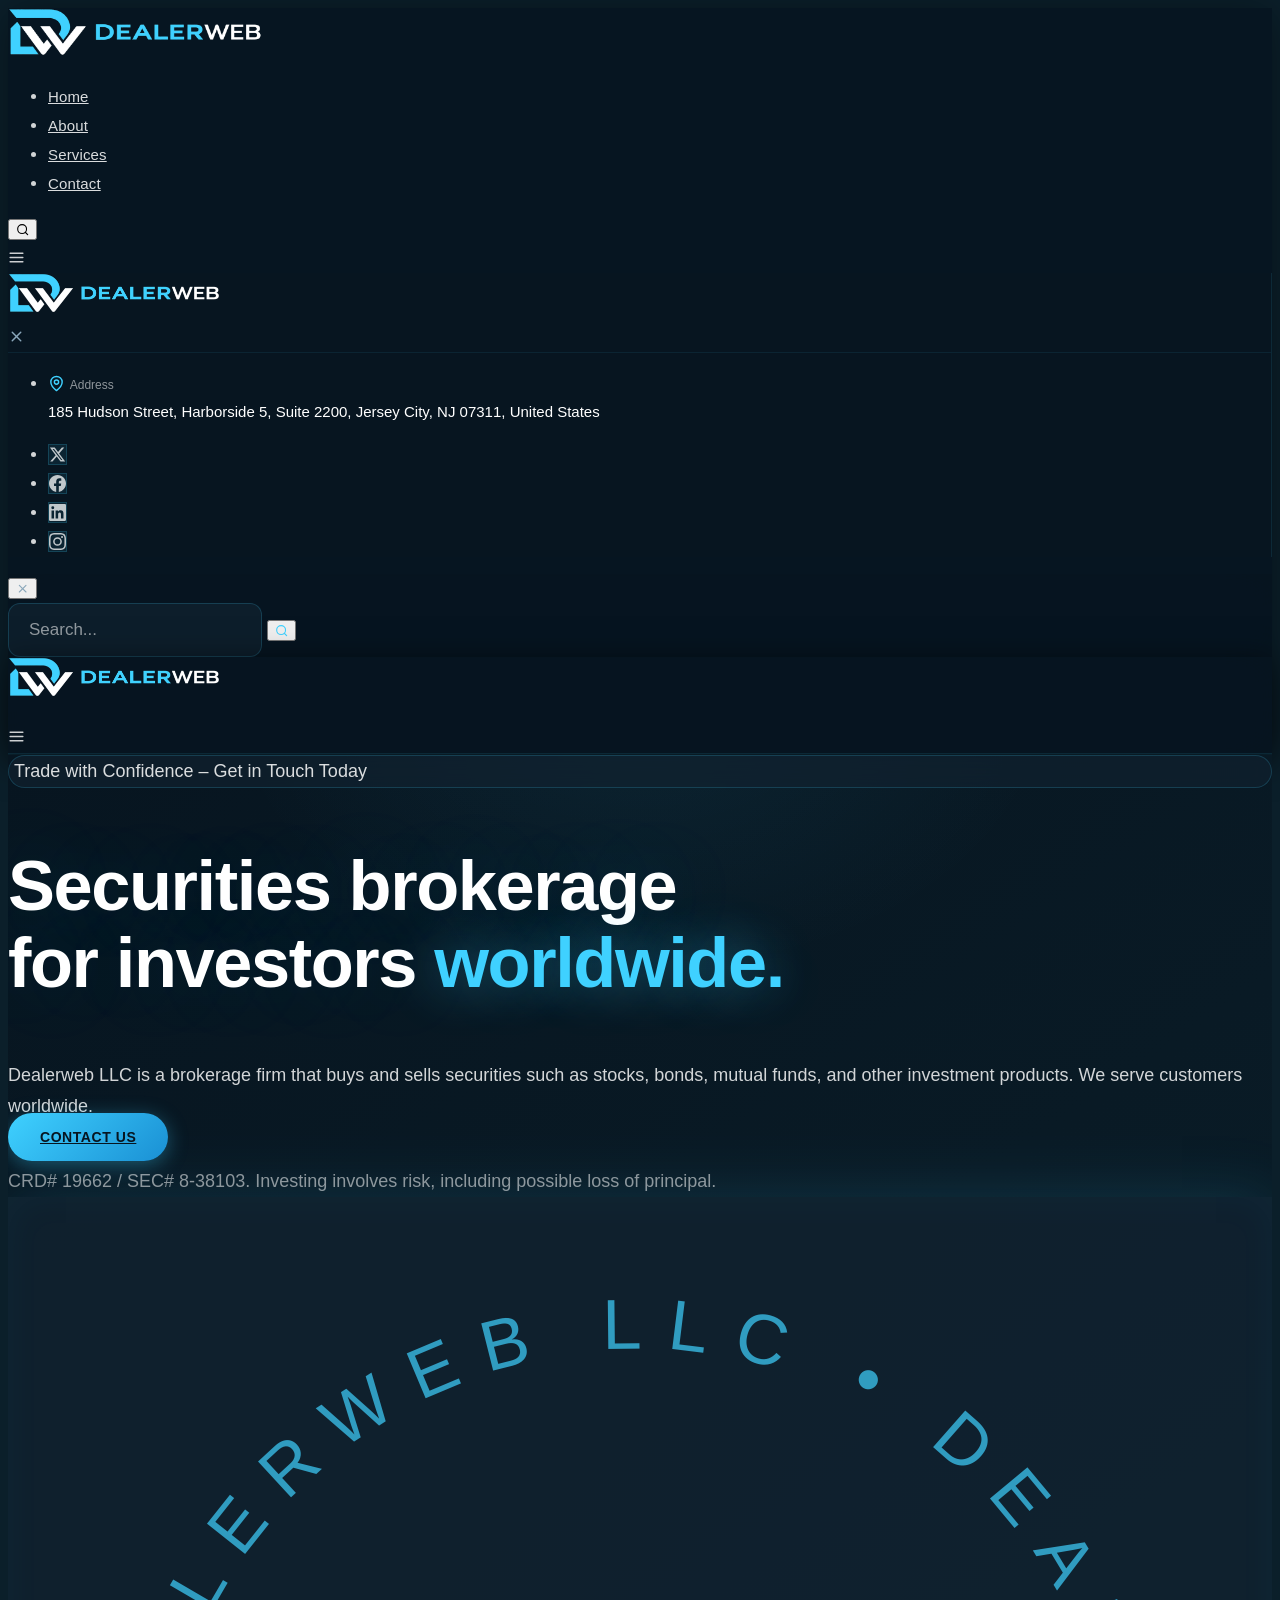
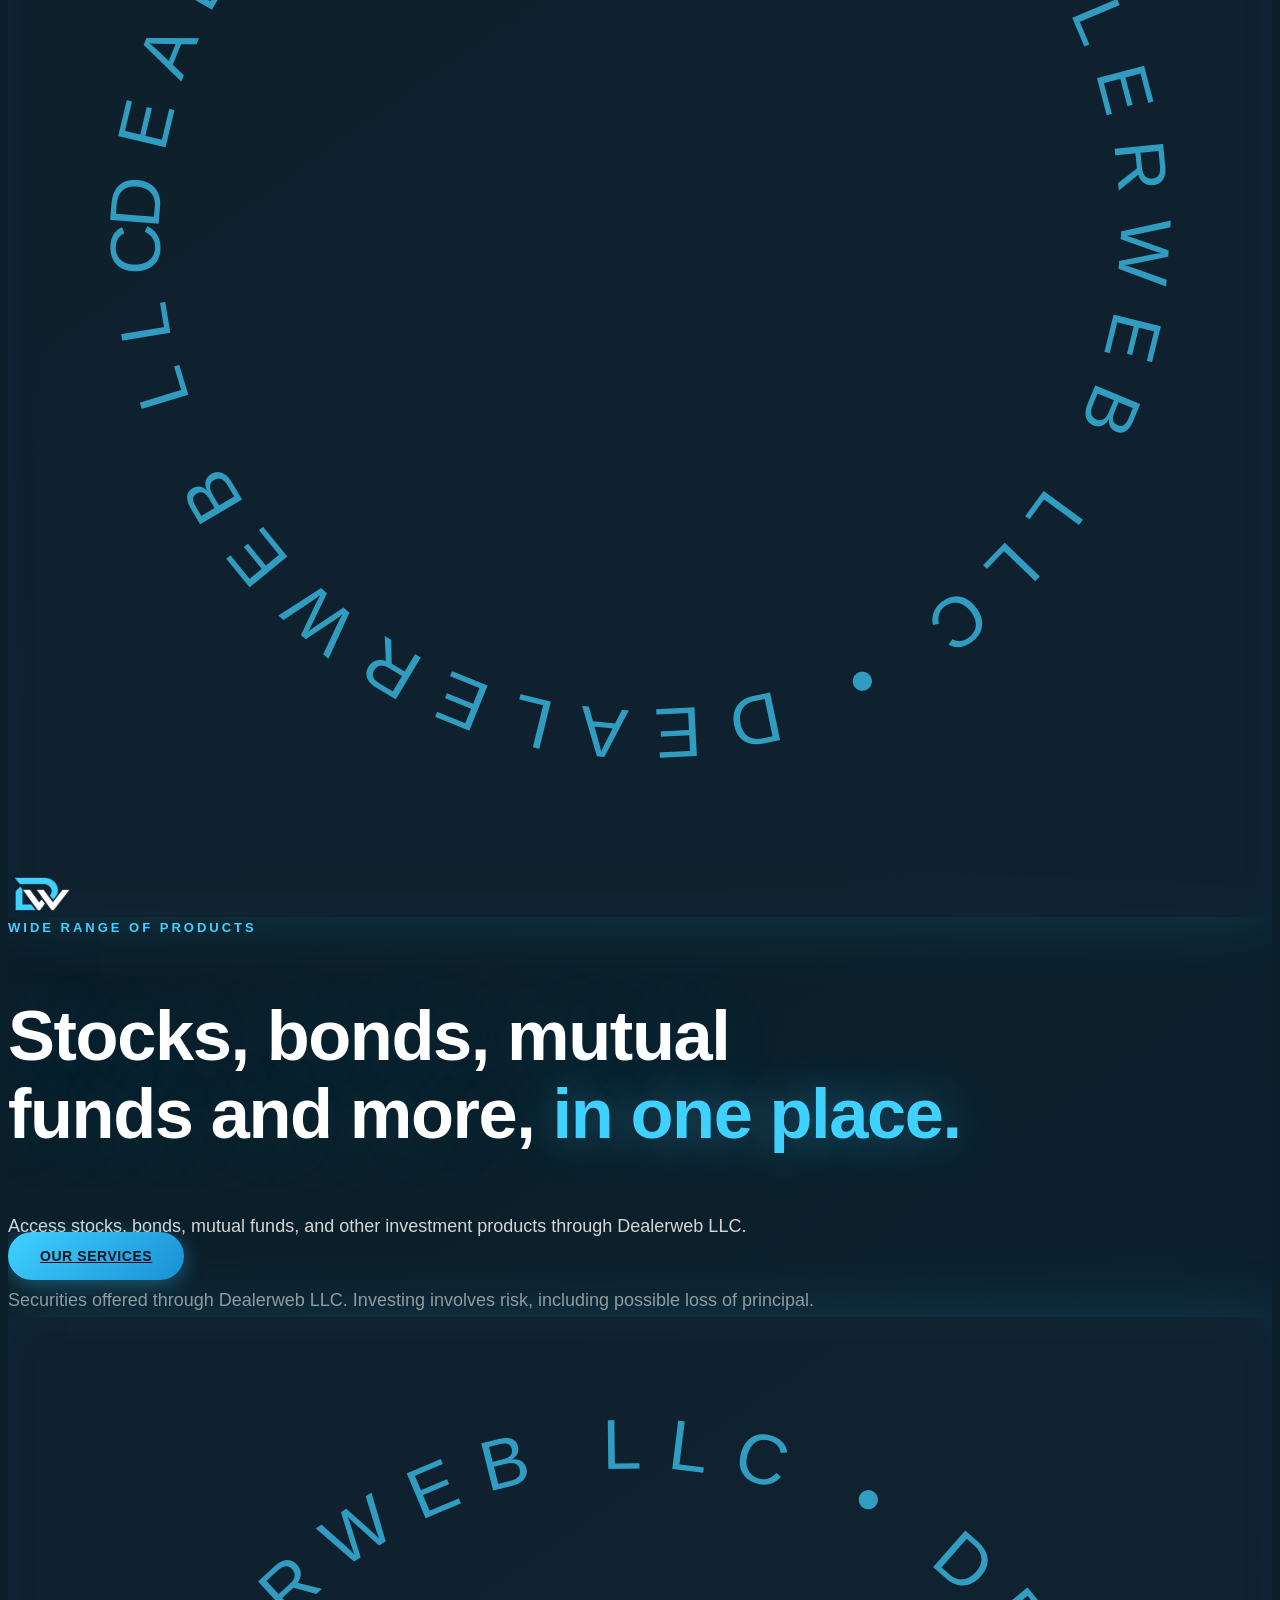
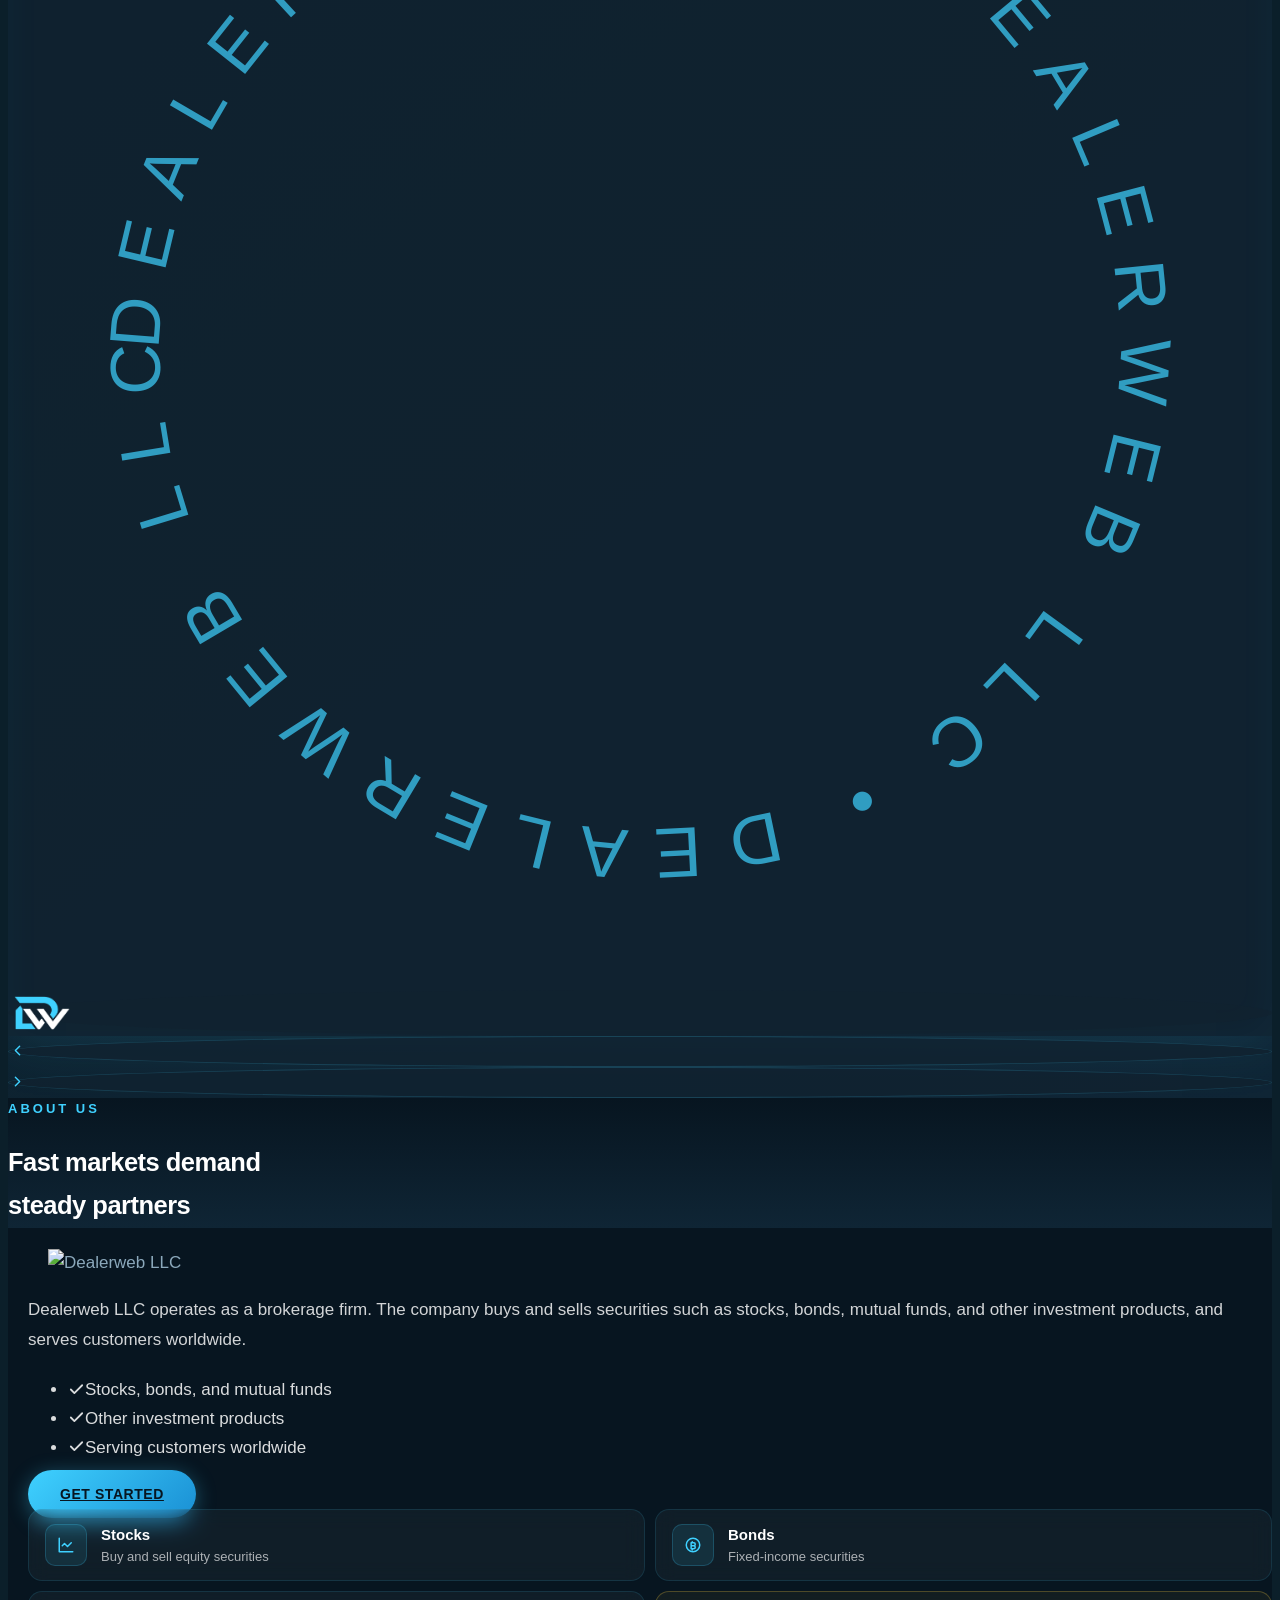
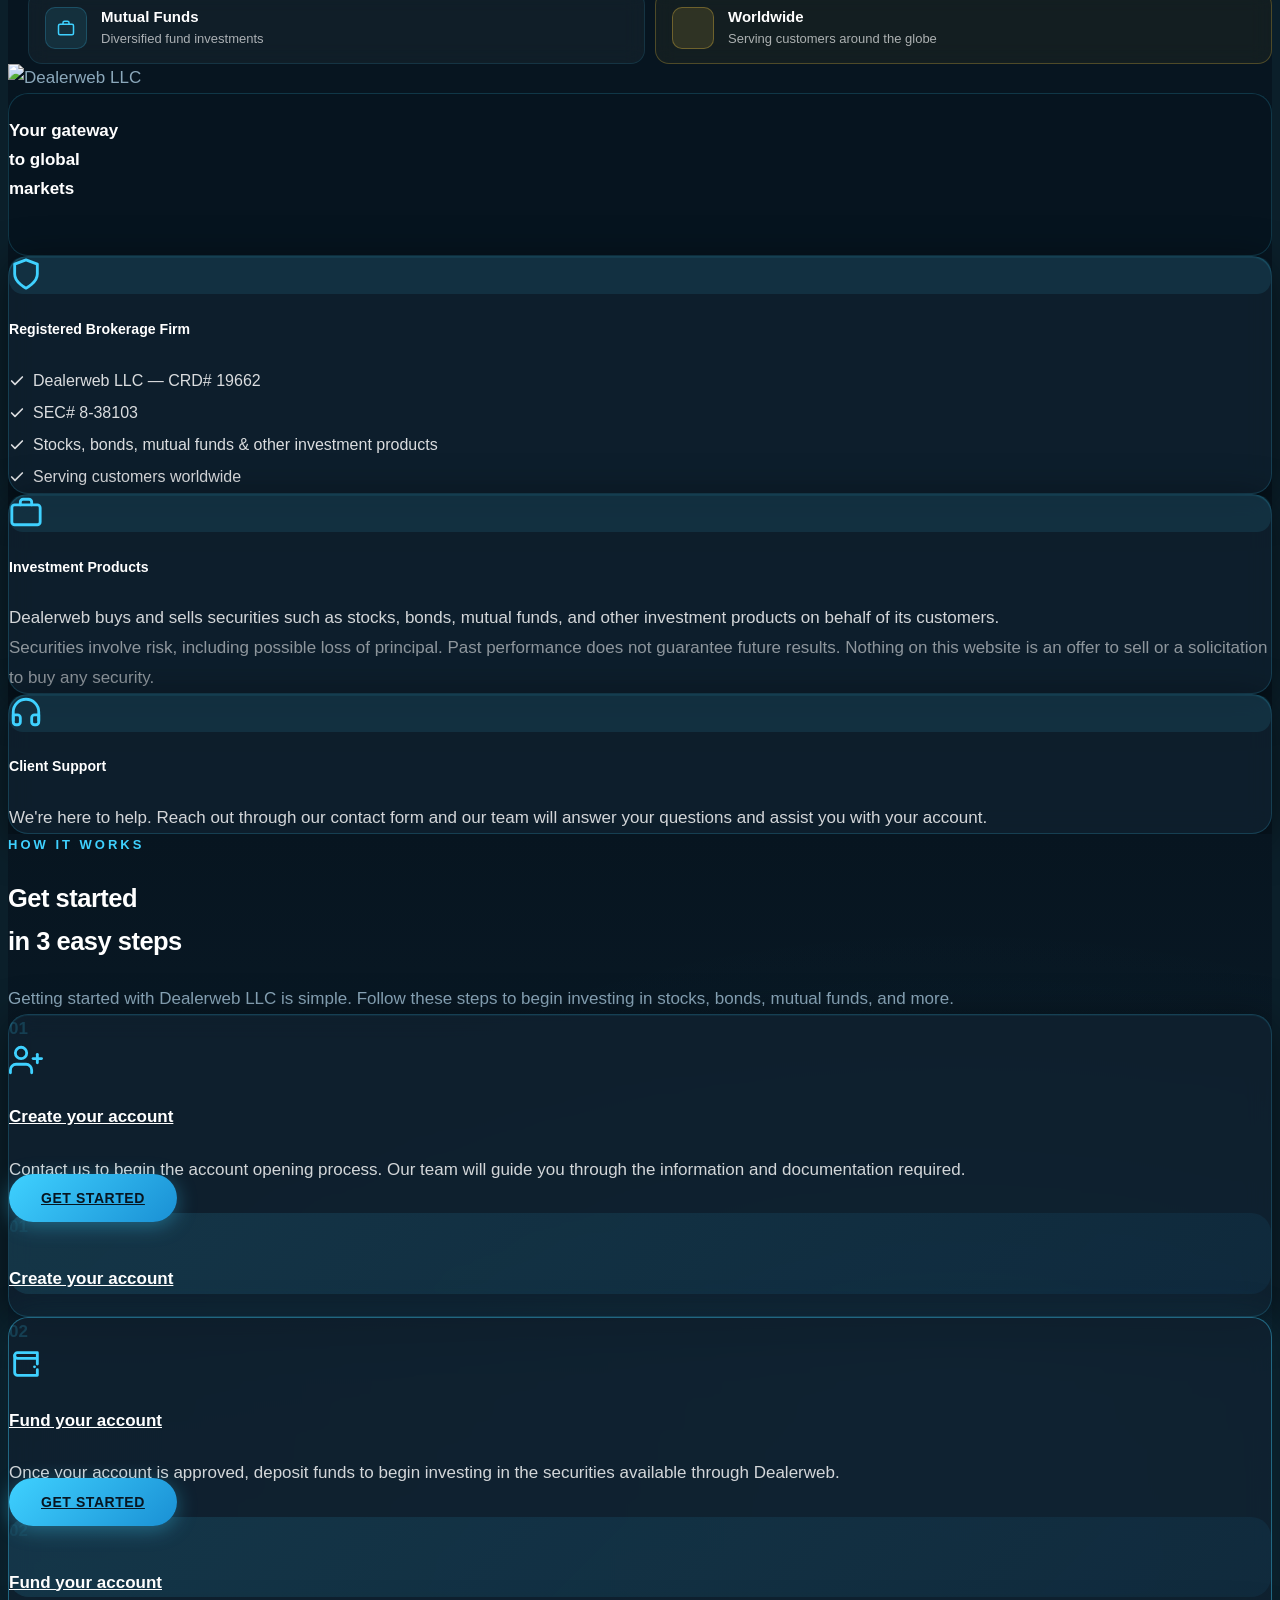
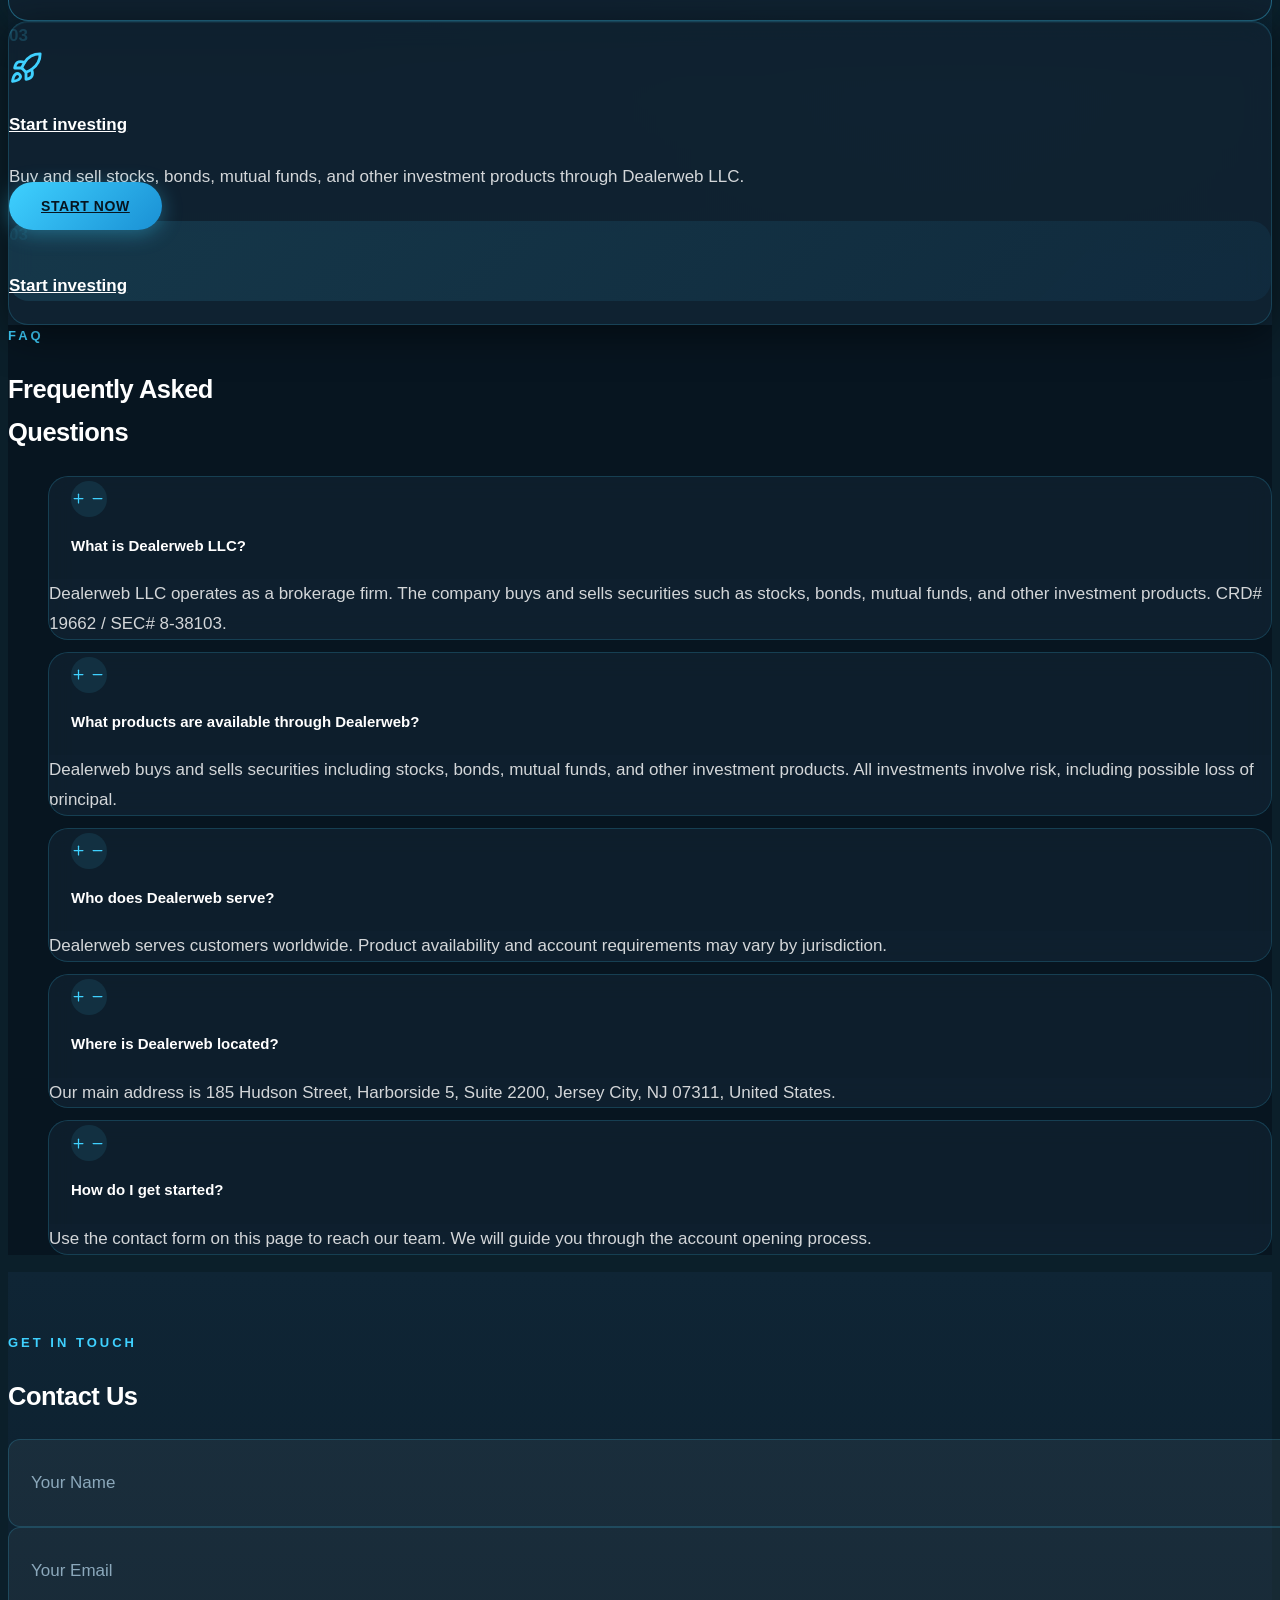
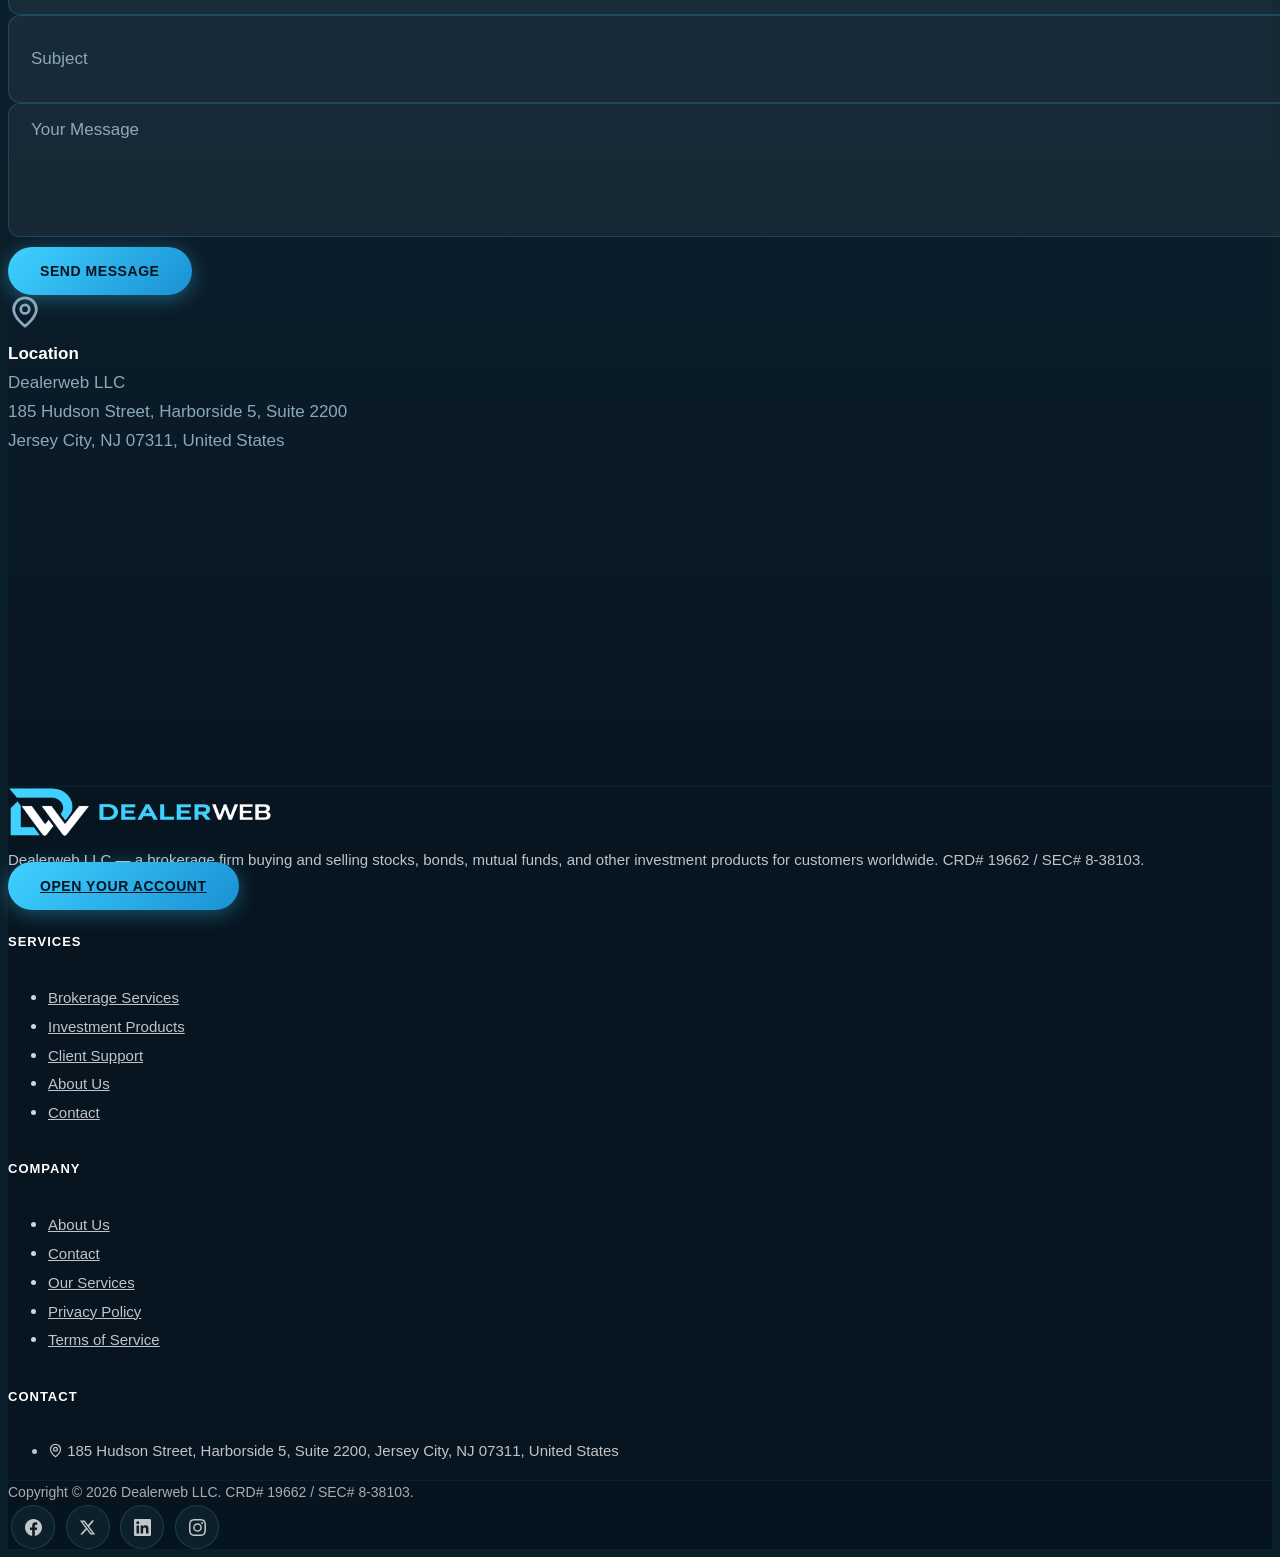
==== commit 93732479: "Remove Client Portal and Open an a/c header buttons Co-Authored-By: Claude Fable 5.2 <noreply@anthro" ====
--- a/index.html
+++ b/index.html
@@ -118,19 +118,6 @@
                 <svg class="icon si" aria-hidden="true"><use href="#si-search"/></svg>
               </button>
             </div>
-            <a href="#contact" class="theme-btn btn-style-six d-none d-xl-inline-flex">
-              <i class="icon-left fa fa-arrow-right"></i>
-              <span class="btn-title">Client Portal</span>
-              <i class="icon-right fa fa-arrow-right"></i>
-            </a>
-            <!-- Btn Box -->
-            <div class="btn-box">
-              <a href="#contact" class="theme-btn btn-style-one">
-                <i class="icon-left fa fa-arrow-right"></i>
-                <span class="btn-title">Open an a/c</span>
-                <i class="icon-right fa fa-arrow-right"></i>
-              </a>
-            </div>
             <!-- Mobile Nav toggler -->
             <div class="mobile-nav-toggler"><svg class="icon si" aria-hidden="true"><use href="#si-bars"/></svg></div>
           </div>
@@ -537,7 +524,7 @@
                     <div class="btn-box">
                       <a href="#contact" class="theme-btn btn-style-one">
                         <i class="icon-left fa fa-arrow-right"></i>
-                        <span class="btn-title">Open an a/c</span>
+                        <span class="btn-title">Get Started</span>
                         <i class="icon-right fa fa-arrow-right"></i>
                       </a>
                     </div>
